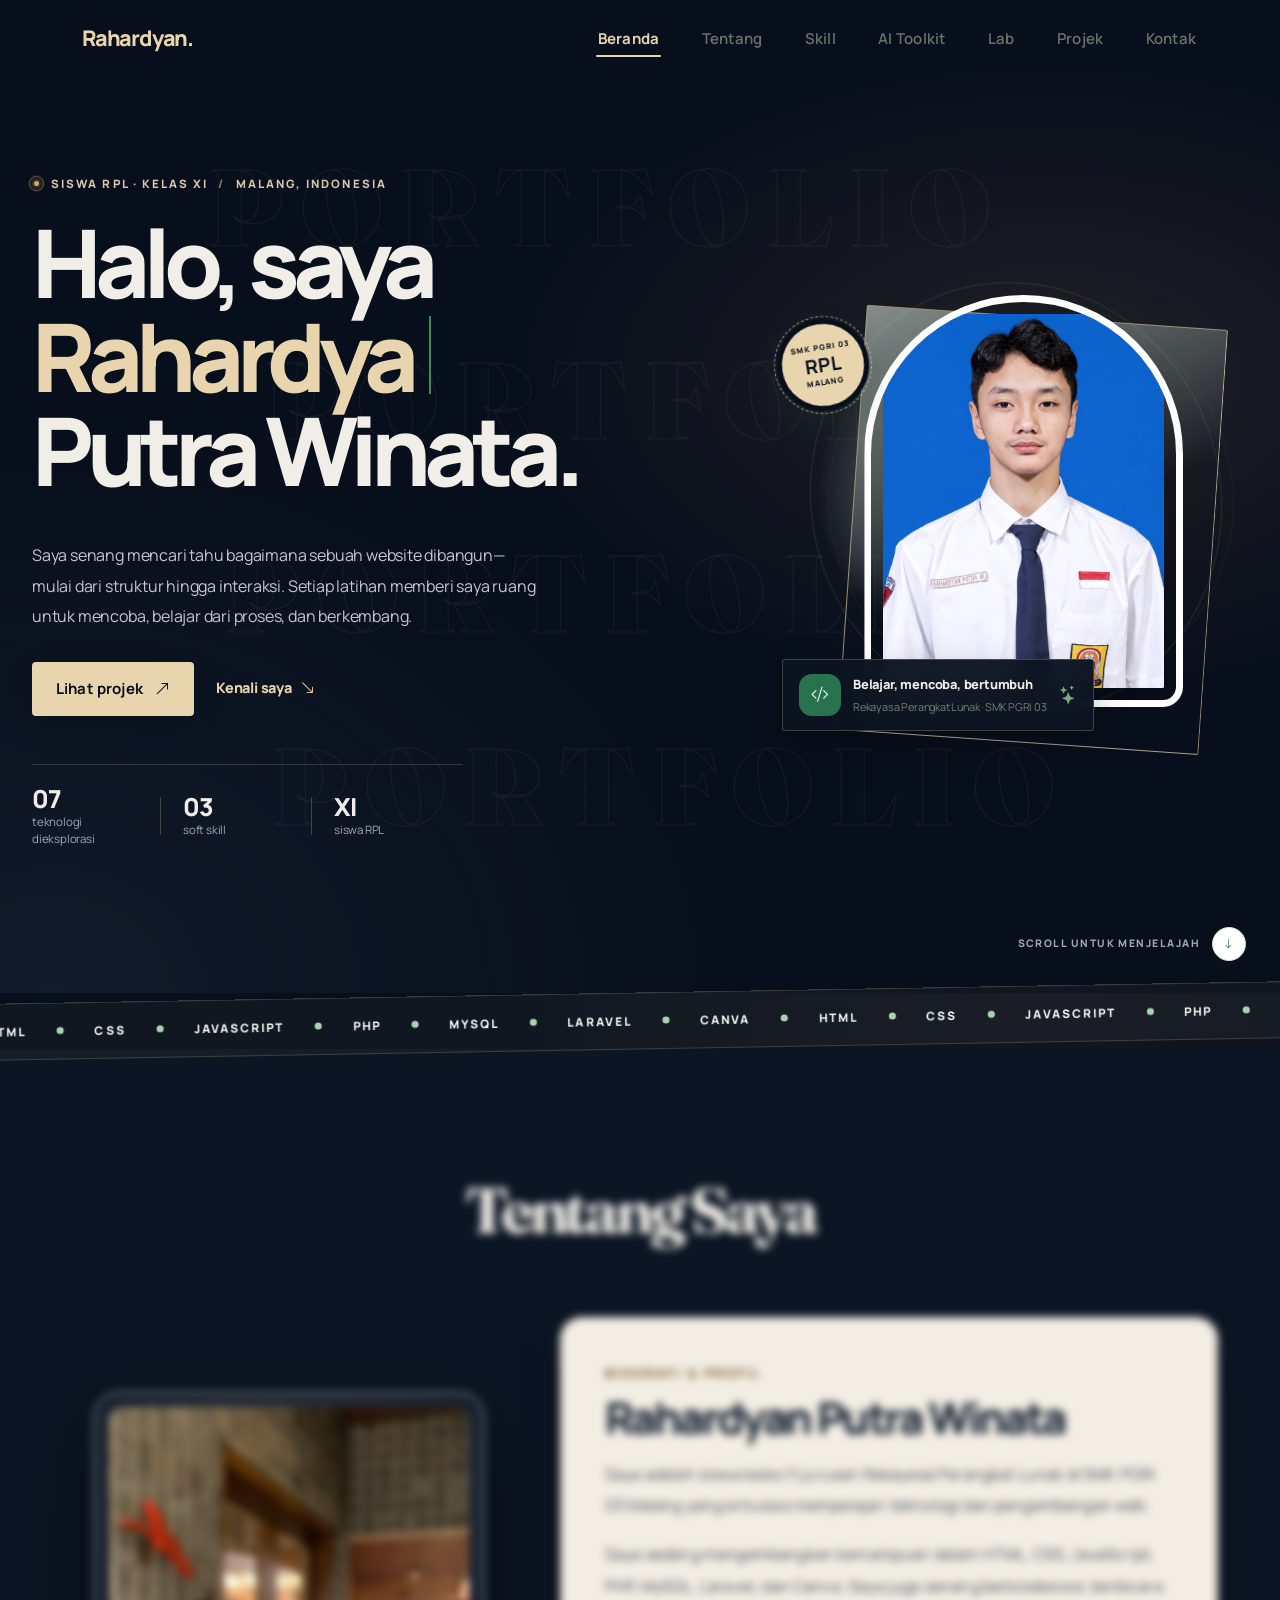
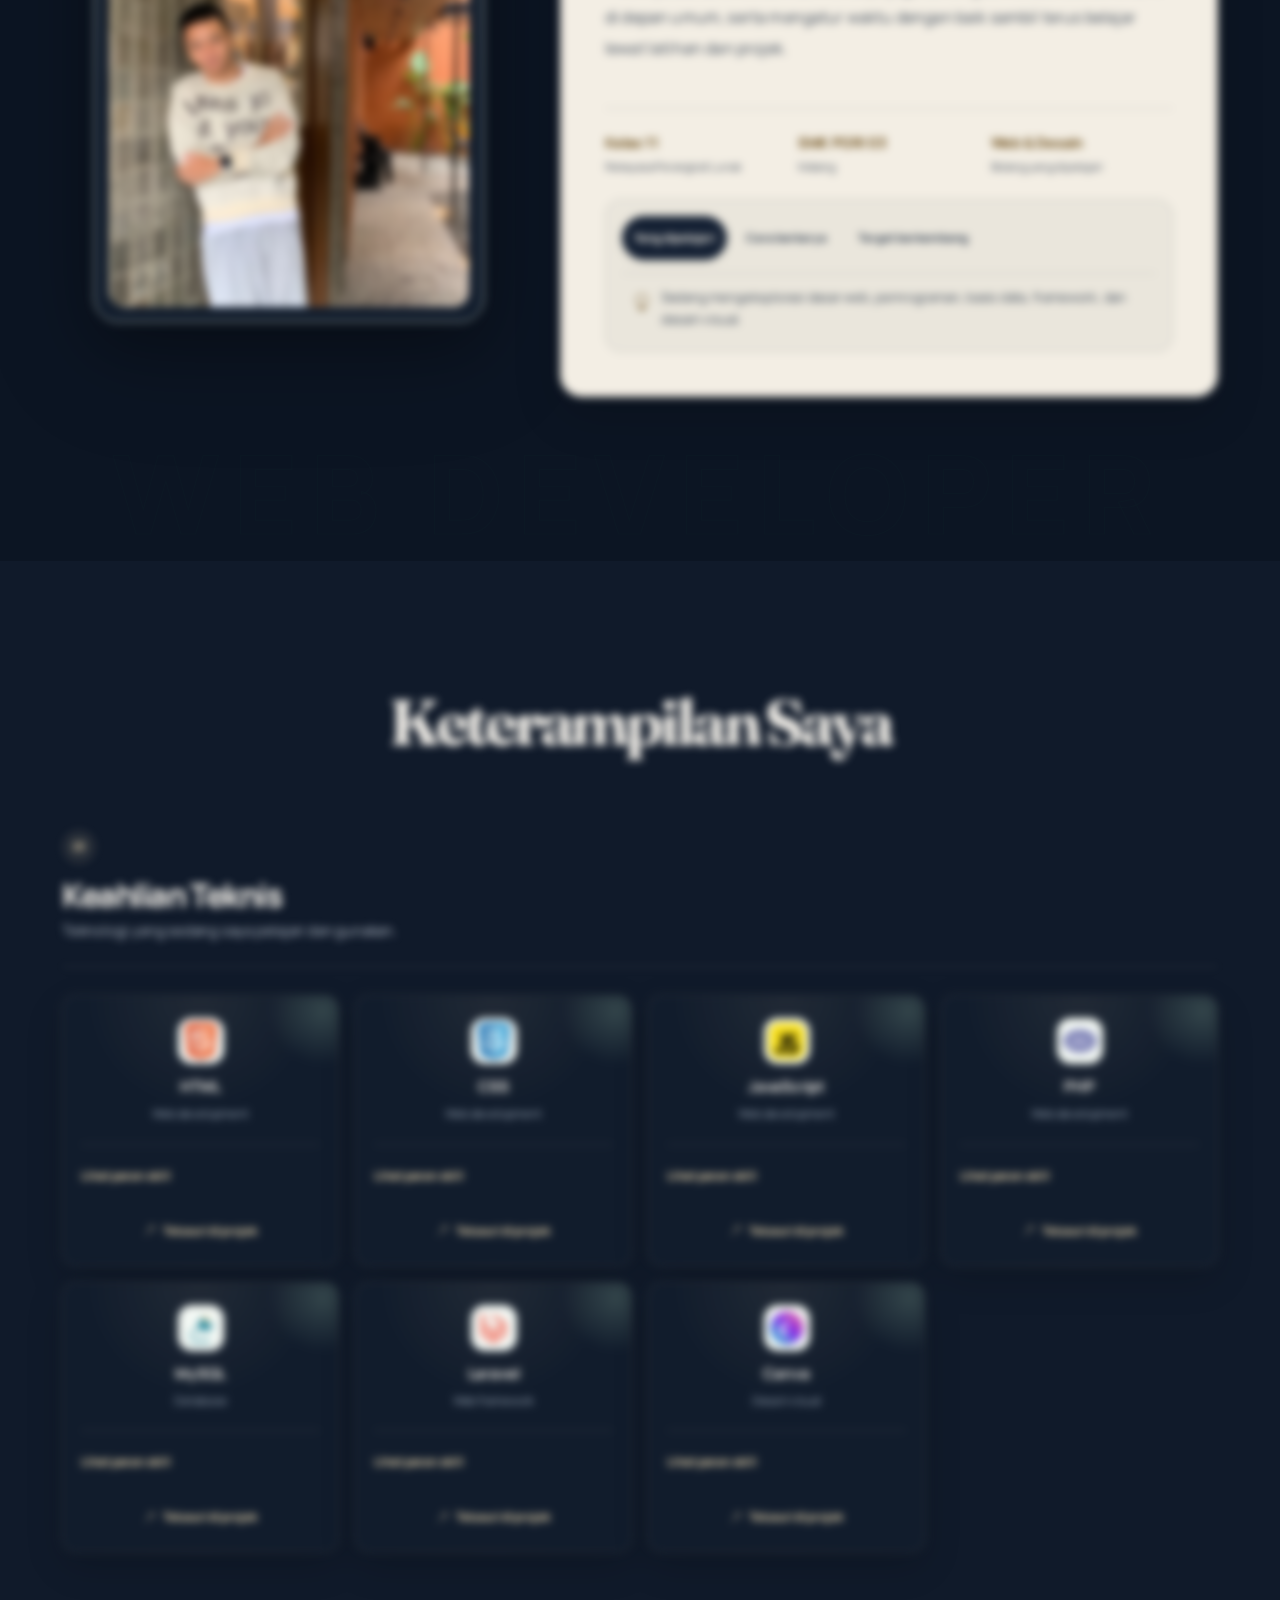
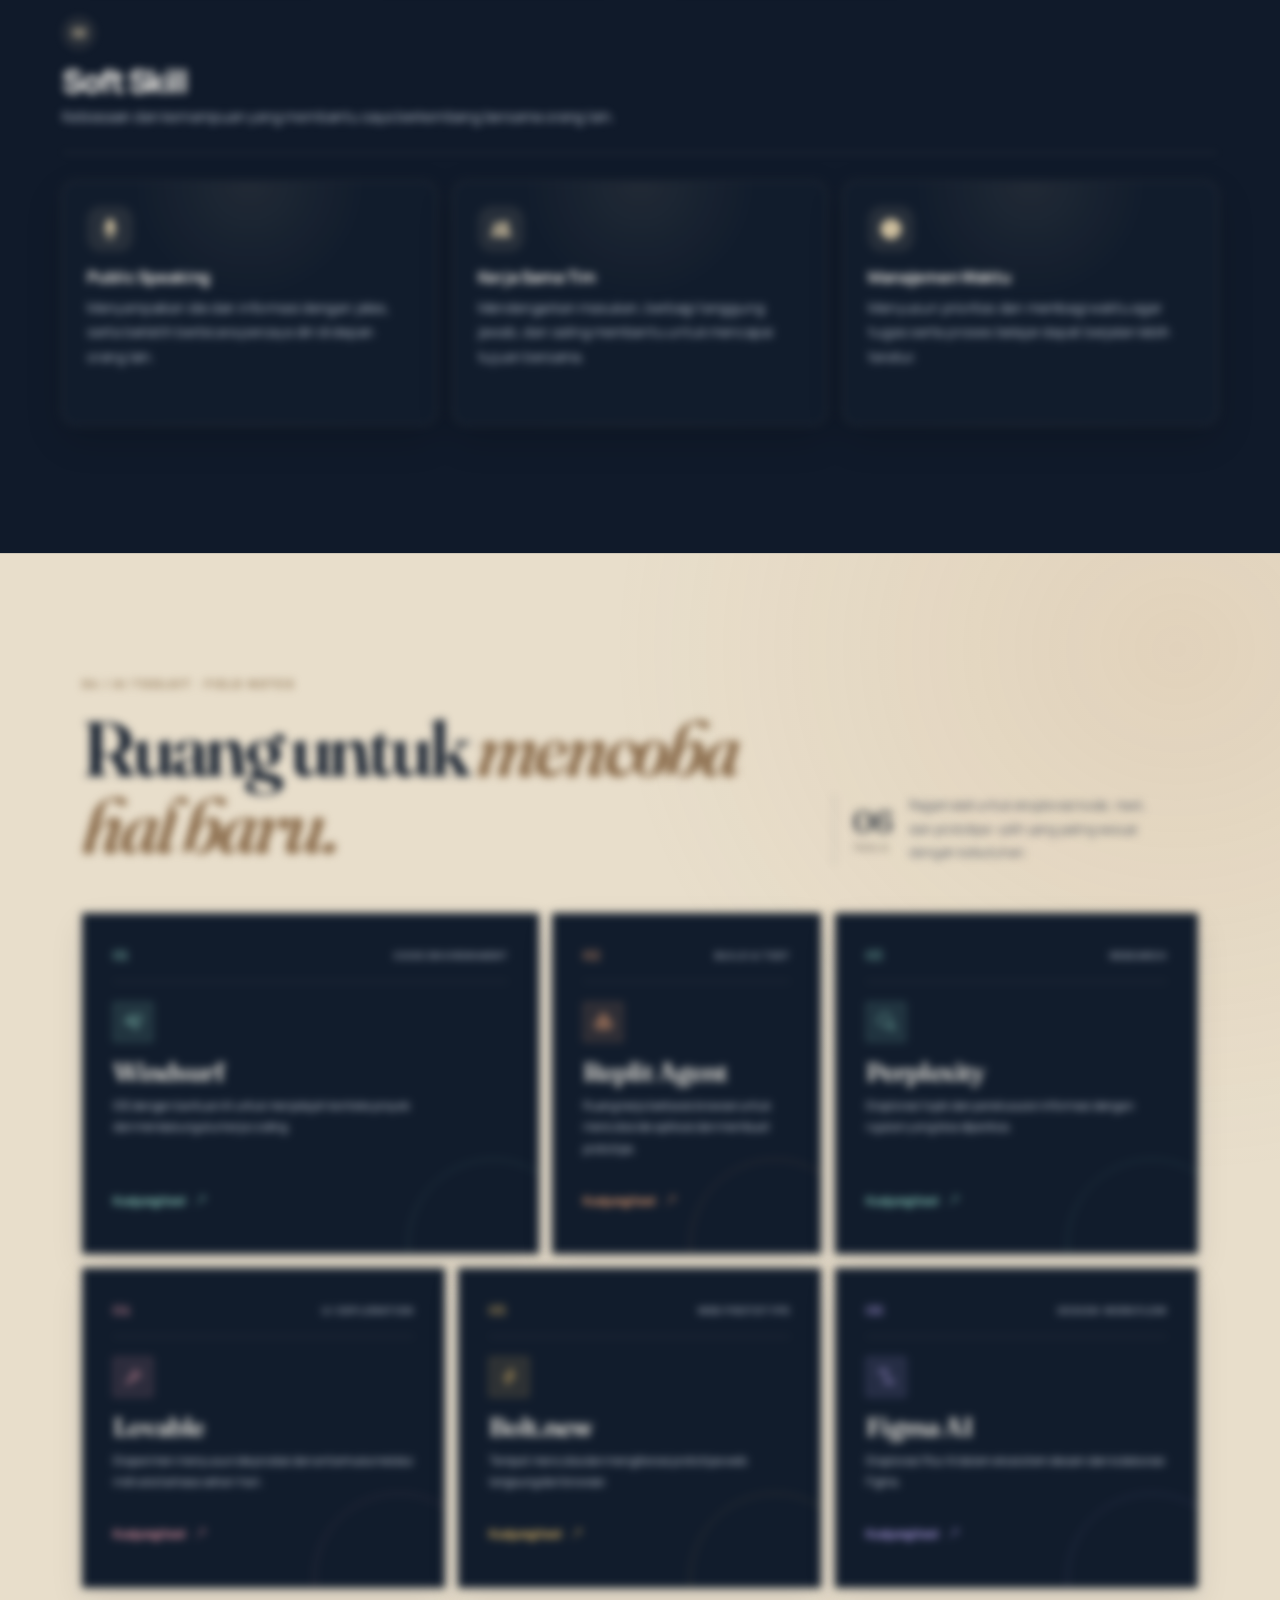
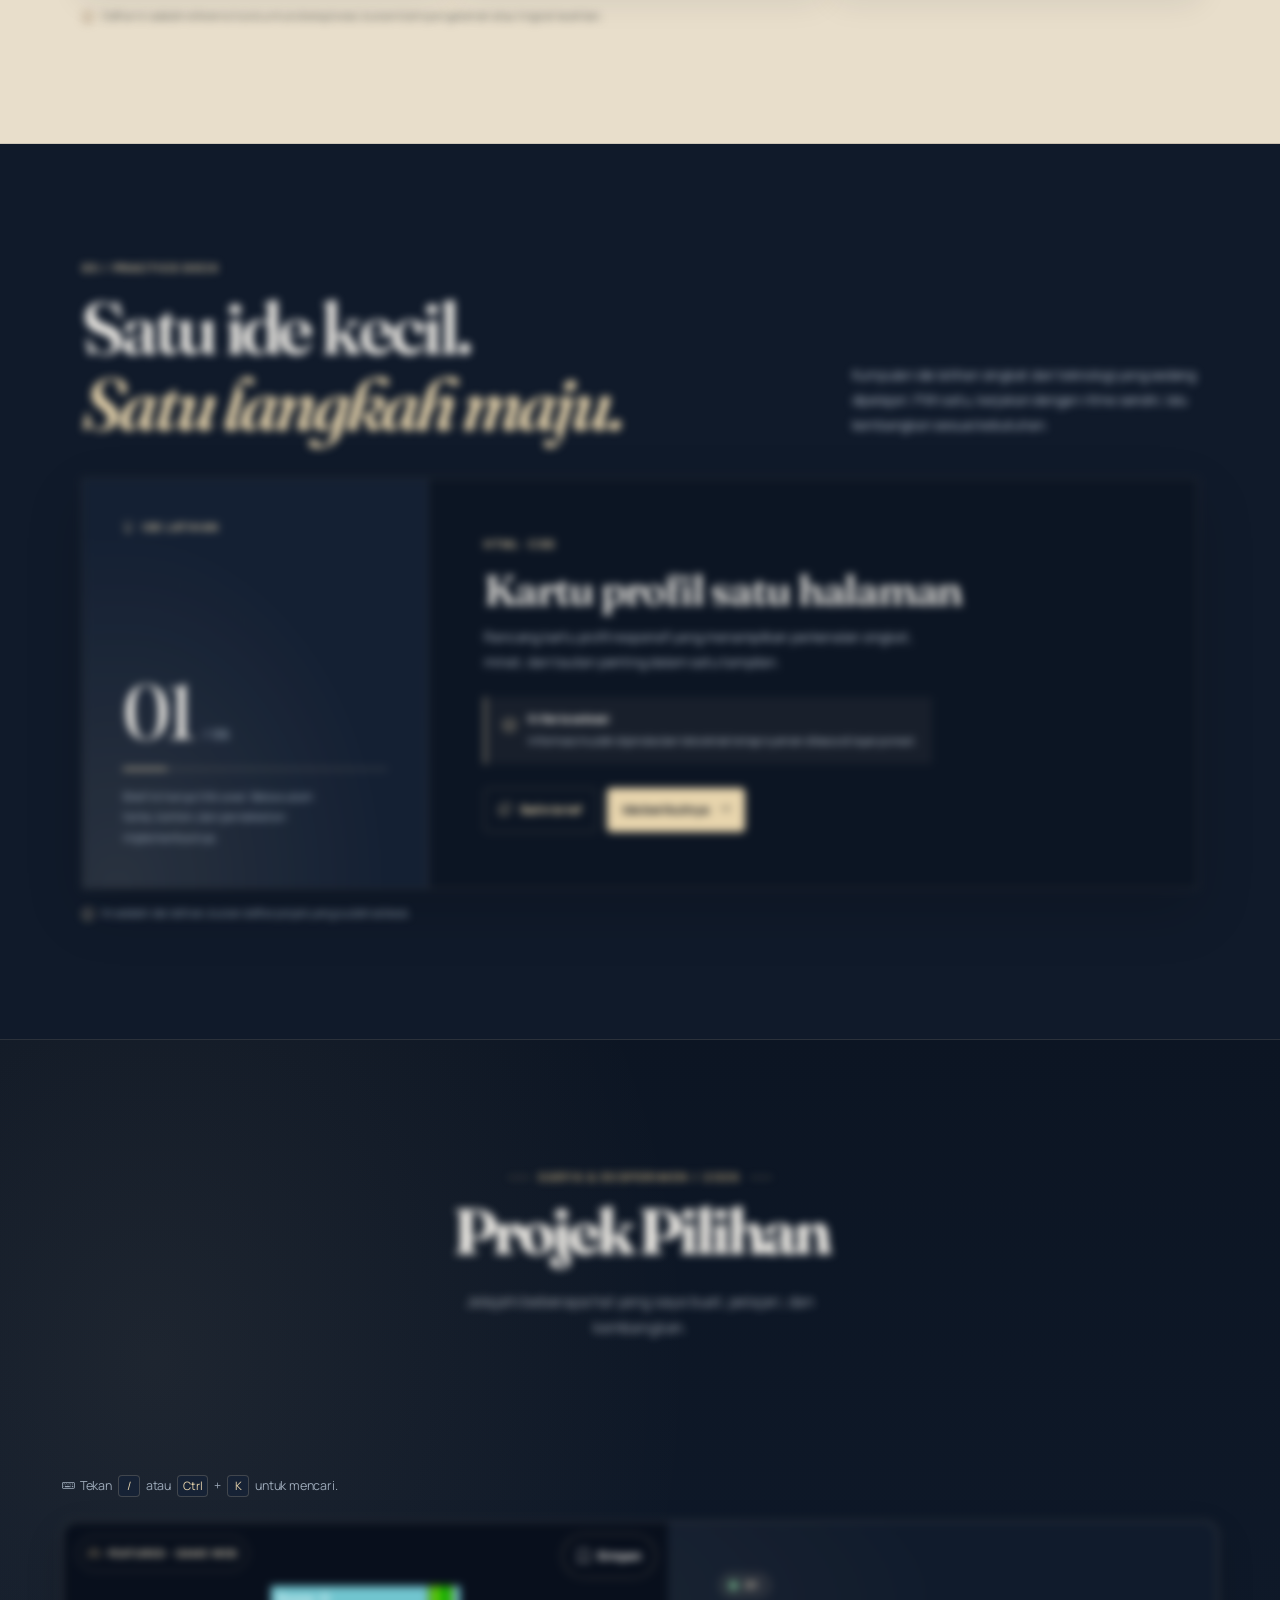
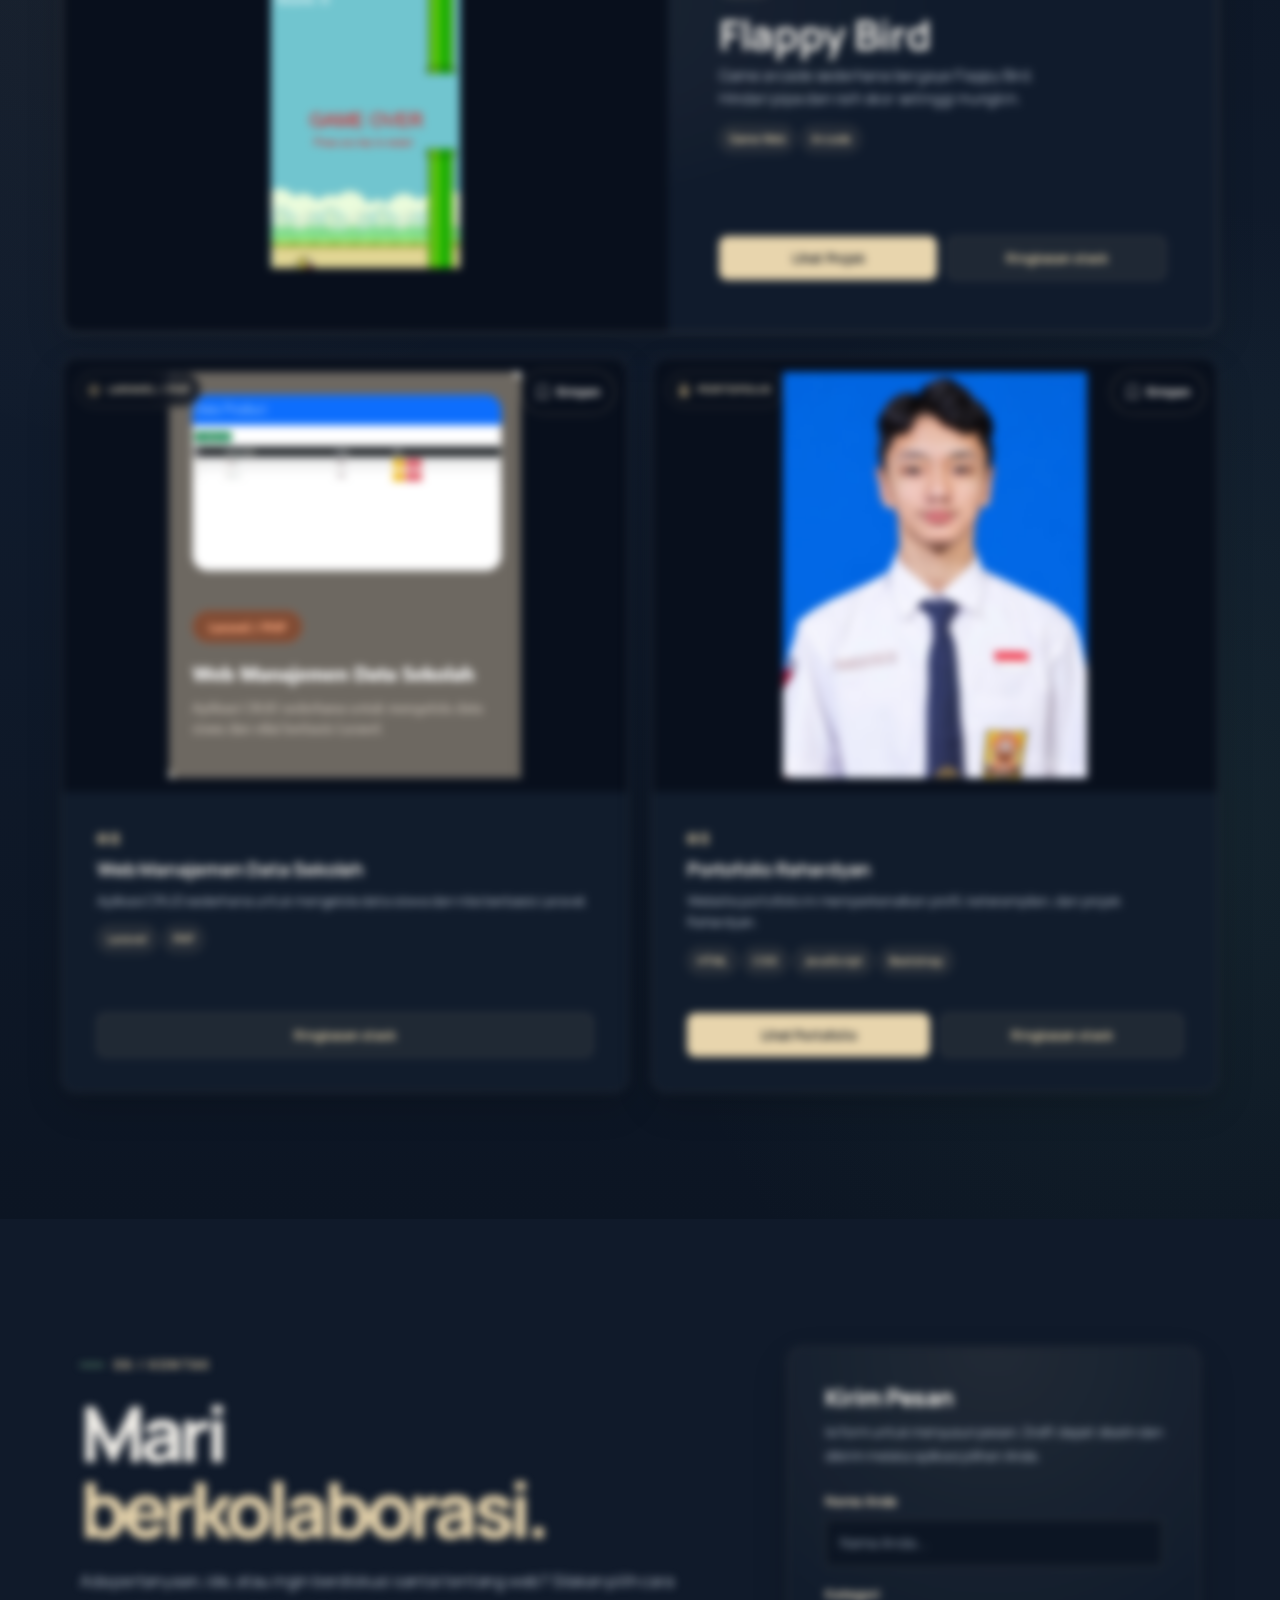
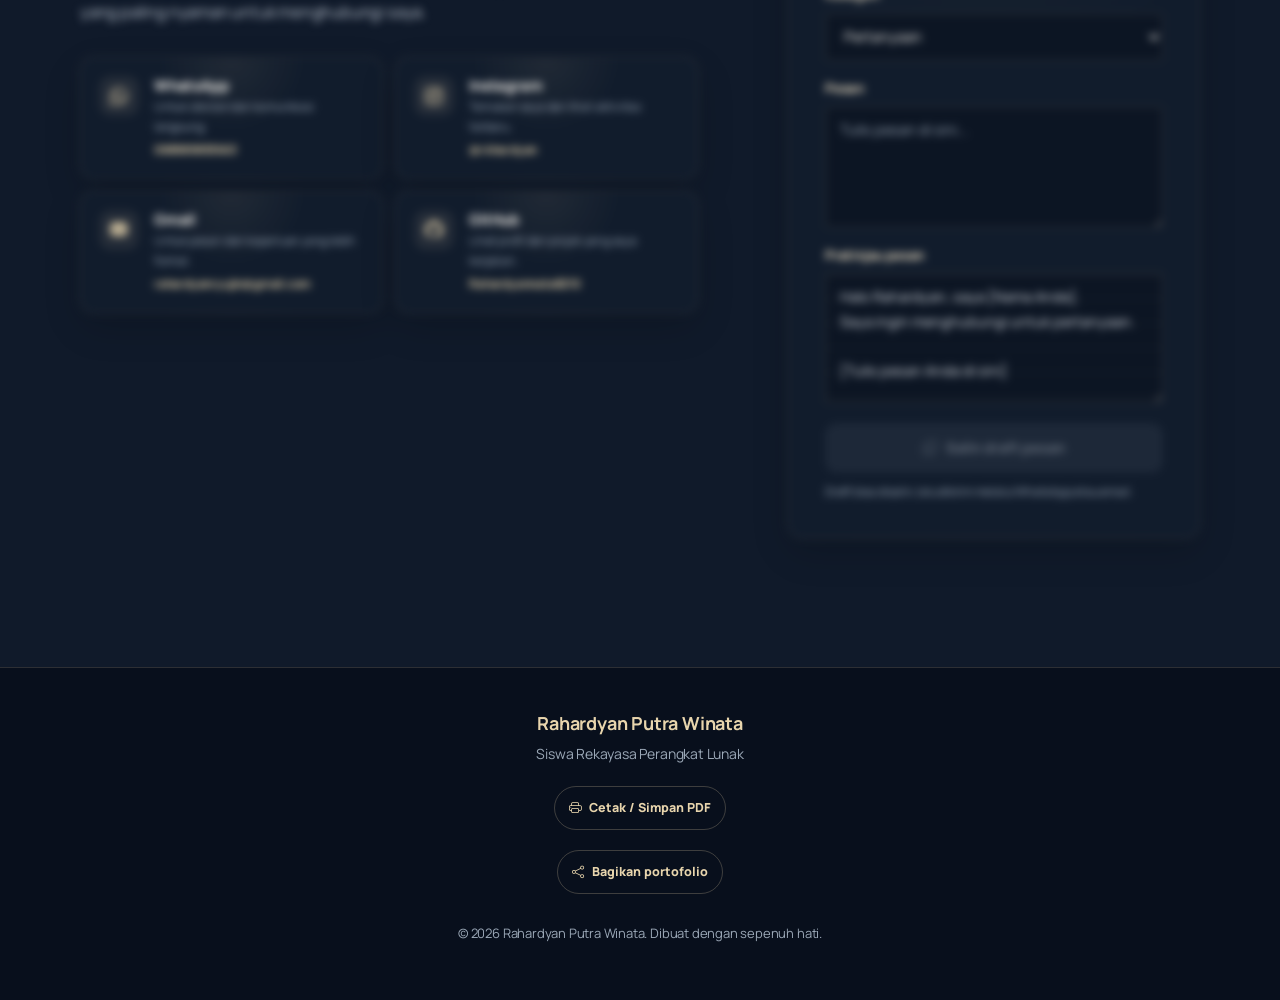
==== index.html @ 00beed2b "Perbaiki struktur folder dan path assets" ====
<!doctype html>
<html lang="id" class="no-js">
  <head>
    <meta charset="UTF-8" />
    <meta name="theme-color" content="#080f1c" />
    <meta property="og:type" content="website" />
    <meta property="og:title" content="Rahardyan Putra Winata — Portfolio" />
    <meta
      property="og:description"
      content="Portofolio Rahardyan Putra Winata, siswa kelas XI Rekayasa Perangkat Lunak di SMK PGRI 03 Malang."
    />
    <meta name="twitter:card" content="summary_large_image" />
    <meta name="viewport" content="width=device-width, initial-scale=1.0" />
    <title>Rahardyan Putra Winata — RPL Student</title>
    <meta
      name="description"
      content="Portofolio Rahardyan Putra Winata, siswa kelas XI Rekayasa Perangkat Lunak di SMK PGRI 03 Malang."
    />
    <link rel="preconnect" href="https://fonts.googleapis.com" />
    <link rel="preconnect" href="https://fonts.gstatic.com" crossorigin />
    <link rel="preconnect" href="https://cdn.jsdelivr.net" />
    <link
      href="https://fonts.googleapis.com/css2?family=Fraunces:ital,opsz,wght@0,9..144,600;0,9..144,700;0,9..144,800;1,9..144,600&family=Manrope:wght@400;500;600;700;800&display=swap"
      rel="stylesheet"/>
    <link
      href="https://cdn.jsdelivr.net/npm/bootstrap@5.3.3/dist/css/bootstrap.min.css"
      rel="stylesheet"/>
    <link
      href="https://cdn.jsdelivr.net/npm/bootstrap-icons@1.11.3/font/bootstrap-icons.min.css"
      rel="stylesheet"/>
    <link rel="stylesheet" href="../assets/css/style.css" />
  </head>

  <body>
    <a class="skip-link" href="#main-content">Lewati ke konten utama</a>
    <div class="intro-screen" id="introScreen" aria-label="Pembuka portofolio" hidden>
      <span class="intro-screen__corner intro-screen__corner--top" aria-hidden="true">PORTFOLIO / 2026</span>
      <div class="intro-screen__content">
        <div class="intro-screen__emblem" aria-hidden="true">
          <span class="intro-screen__orbit intro-screen__orbit--outer"></span>
          <span class="intro-screen__orbit intro-screen__orbit--inner"></span>
          <span class="intro-screen__mark">R</span>
          <span class="intro-screen__spark intro-screen__spark--one"></span>
          <span class="intro-screen__spark intro-screen__spark--two"></span>
        </div>
        <div class="intro-screen__identity">
          <span class="intro-screen__eyebrow">DIGITAL PORTFOLIO · RPL STUDENT</span>
          <p>Rahardyan Putra Winata</p>
          <span class="intro-screen__location">MALANG, INDONESIA</span>
        </div>
        <div class="intro-screen__loader" role="presentation">
          <span class="intro-screen__line"></span>
          <span class="intro-screen__loading-label">MENYIAPKAN PORTOFOLIO</span>
        </div>
      </div>
      <span class="intro-screen__corner intro-screen__corner--bottom" aria-hidden="true">R. / 01</span>
      <button class="intro-screen__skip" id="skipIntro" type="button">Lewati intro <span aria-hidden="true">↗</span></button>
    </div>
    <div class="scroll-progress" aria-hidden="true">
      <span class="scroll-progress__bar" id="scrollProgress"></span>
    </div>

    <!-- 1. HEADER + NAV -->
    <header>
      <nav class="site-nav" id="navbar">
        <div
          class="container d-flex align-items-center justify-content-between">
          <a class="site-nav__brand" href="#home">Rahardyan.</a>
          <ul
            class="site-nav__links d-none d-lg-flex list-unstyled mb-0"
            id="nav">
            <li><a class="nav-link-x" href="#home">Beranda</a></li>
            <li><a class="nav-link-x" href="#tentang">Tentang</a></li>
            <li><a class="nav-link-x" href="#skill">Skill</a></li>
            <li><a class="nav-link-x" href="#toolkit">AI Toolkit</a></li>
            <li><a class="nav-link-x" href="#lab">Lab</a></li>
            <li><a class="nav-link-x" href="#projek">Projek</a></li>
            <li><a class="nav-link-x" href="#kontak">Kontak</a></li>
          </ul>

          <button
            class="site-nav__toggle d-lg-none"
            type="button"
            data-bs-toggle="offcanvas"
            data-bs-target="#mobileMenu"
            aria-controls="mobileMenu"
            aria-expanded="false"
            aria-label="Buka menu navigasi">
            <i class="bi bi-list" aria-hidden="true"></i>
          </button>
        </div>
      </nav>

      <!-- Menu untuk HP (tinggal salin) -->
      <div
        class="offcanvas offcanvas-end"
        tabindex="-1"
        id="mobileMenu"
        aria-labelledby="mobileMenuLabel"
      >
        <div class="offcanvas-header">
          <span class="offcanvas-title" id="mobileMenuLabel">Rahardyan.</span>
          <button
            type="button"
            class="offcanvas-close-btn"
            data-bs-dismiss="offcanvas"
            aria-label="Tutup menu"
          >
            <i class="bi bi-x-lg" aria-hidden="true"></i>
          </button>
        </div>
        <div class="offcanvas-body">
          <ul class="list-unstyled offcanvas-nav">
            <li>
              <a class="nav-link-x" href="#home" style="--i: 0">Beranda</a>
            </li>
            <li>
              <a class="nav-link-x" href="#tentang" style="--i: 1">Tentang</a>
            </li>
            <li>
              <a class="nav-link-x" href="#skill" style="--i: 2">Skill</a>
            </li>
            <li>
              <a class="nav-link-x" href="#toolkit" style="--i: 3">AI Toolkit</a>
            </li>
            <li>
              <a class="nav-link-x" href="#lab" style="--i: 4">Lab Belajar</a>
            </li>
            <li>
              <a class="nav-link-x" href="#projek" style="--i: 5">Projek</a>
            </li>
            <li>
              <a class="nav-link-x" href="#kontak" style="--i: 6">Kontak</a>
            </li>
          </ul>
        </div>
      </div>
    </header>

    <!-- 2. MAIN = isi utama halaman -->
    <main id="main-content">
      <!-- SECTION: Beranda -->
      <section id="home" class="hero">
        <div class="hero-bg-watermark" aria-hidden="true">
          <span class="hero-bg-watermark__line">PORTFOLIO</span>
          <span class="hero-bg-watermark__line">PORTFOLIO</span>
          <span class="hero-bg-watermark__line">PORTFOLIO</span>
          <span class="hero-bg-watermark__line">PORTFOLIO</span>
        </div>

        <div class="container">
          <div class="row align-items-center">
            <div class="col-lg-7 hero__content">
              <div class="hero-kicker">
                <span class="hero-kicker__dot" aria-hidden="true"></span>
                <span>SISWA RPL · KELAS XI</span>
                <span class="hero-kicker__divider" aria-hidden="true">/</span>
                <span>MALANG, INDONESIA</span>
              </div>
              <h1 class="hero-title" aria-label="Halo, saya Rahardyan Putra Winata.">
                Halo, saya<br />
                <span class="accent">
                  <span id="typedName" aria-hidden="true">Rahardyan</span>
                  <span class="typewriter-cursor" aria-hidden="true"></span>
                </span><br />
                Putra Winata.
              </h1>
              <p class="hero-desc hero-seq" style="--d: 250ms">
                Saya senang mencari tahu bagaimana sebuah website dibangun—
                mulai dari struktur hingga interaksi. Setiap latihan memberi
                saya ruang untuk mencoba, belajar dari proses, dan berkembang.
              </p>
              <div class="hero-actions hero-seq" style="--d: 350ms">
                <a class="btn-cta hero-cta" href="#projek">
                  Lihat projek <i class="bi bi-arrow-up-right" aria-hidden="true"></i>
                </a>
                <a class="hero-secondary-link" href="#tentang">
                  Kenali saya <i class="bi bi-arrow-down-right" aria-hidden="true"></i>
                </a>
              </div>
              <div class="hero-proof hero-seq" style="--d: 450ms" aria-label="Ringkasan portofolio">
                <div class="hero-proof__item">
                  <strong>07</strong><span>teknologi dieksplorasi</span>
                </div>
                <span class="hero-proof__divider" aria-hidden="true"></span>
                <div class="hero-proof__item">
                  <strong>03</strong><span>soft skill</span>
                </div>
                <span class="hero-proof__divider" aria-hidden="true"></span>
                <div class="hero-proof__item">
                  <strong>XI</strong><span>siswa RPL</span>
                </div>
              </div>
            </div>

            <div class="col-lg-5 hero__visual-col">
              <div class="hero-visual-container">
                <div class="hero-orbit hero-orbit--one" aria-hidden="true"></div>
                <div class="hero-orbit hero-orbit--two" aria-hidden="true"></div>
                <div class="hero-visual-frame" aria-hidden="true"></div>
                <div class="hero-seal" aria-label="Rekayasa Perangkat Lunak di SMK PGRI 03 Malang">
                  <span>SMK PGRI 03</span>
                  <strong>RPL</strong>
                  <span>MALANG</span>
                </div>
                <div class="hero-visual-wrap">
                  <figure class="hero-visual">
                    <img
                      src="../assets/img/profil.png"
                      alt="Rahardyan Putra Winata mengenakan seragam sekolah"
                      width="768"
                      height="1024"
                      loading="eager"
                      fetchpriority="high"
                      decoding="async"
                  />
                  </figure>
                </div>
                <div class="hero-photo-caption">
                  <span class="hero-photo-caption__icon"><i class="bi bi-code-slash" aria-hidden="true"></i></span>
                  <span><strong>Belajar, mencoba, bertumbuh</strong><small>Rekayasa Perangkat Lunak · SMK PGRI 03</small></span>
                  <span class="hero-photo-caption__spark" aria-hidden="true"><i class="bi bi-stars"></i></span>
                </div>
              </div>
            </div>
          </div>
        </div>
        <a class="hero-scroll-cue" href="#tentang">
          <span>SCROLL UNTUK MENJELAJAH</span><i class="bi bi-arrow-down" aria-hidden="true"></i>
        </a>
      </section>
      <div class="tech-ribbon" aria-label="Teknologi yang sedang dipelajari">
        <div class="tech-ribbon__track">
          <span>HTML</span><i></i><span>CSS</span><i></i><span>JAVASCRIPT</span><i></i><span>PHP</span><i></i><span>MYSQL</span><i></i><span>LARAVEL</span><i></i><span>CANVA</span><i></i>
          <span aria-hidden="true">HTML</span><i aria-hidden="true"></i><span aria-hidden="true">CSS</span><i aria-hidden="true"></i><span aria-hidden="true">JAVASCRIPT</span><i aria-hidden="true"></i><span aria-hidden="true">PHP</span><i aria-hidden="true"></i><span aria-hidden="true">MYSQL</span><i aria-hidden="true"></i><span aria-hidden="true">LARAVEL</span><i aria-hidden="true"></i><span aria-hidden="true">CANVA</span><i aria-hidden="true"></i>
        </div>
      </div>

      <!-- SECTION: Tentang Saya -->
      <section id="tentang" class="section-tentang section-tentang--dark">
        <div class="tentang-bg-decor" aria-hidden="true">
          <span class="tentang-bg-text">WEB DEVELOPER</span>
        </div>

        <div class="container position-relative">
          <div class="section-header-serif text-center mb-5" data-reveal>
            <h2 class="section-title-serif section-title-serif--light">
              Tentang Saya
            </h2>
          </div>

          <div
            class="row align-items-center justify-content-center g-4 g-lg-5 tentang-2col-row">
            <div
              class="col-lg-5 col-md-5 text-center tentang-photo-col"
              data-reveal
              style="--i: 1">
              <div class="tentang-cutout-stage">
                <div class="tentang-cutout-glow" aria-hidden="true"></div>
                <figure class="tentang-cutout-figure">
                  <img
                    src="../assets/img/profile.png"
                    alt="Rahardyan Putra Winata mengenakan seragam sekolah"
                    class="tentang-cutout-img"
                    width="720"
                    height="1280"
                    loading="lazy"
                    decoding="async"
                  />
                </figure>
              </div>
            </div>

            <div class="col-lg-7 col-md-7 tentang-content-col"
              data-reveal
              style="--i: 2">
              <div class="tentang-about-block">
                <span class="tentang-greeting">BIOGRAFI &amp; PROFIL</span>
                <h3 class="tentang-about-title">Rahardyan Putra Winata</h3>
                <p class="tentang-about-desc">
                  Saya adalah siswa kelas 11 jurusan Rekayasa Perangkat Lunak
                  di SMK PGRI 03 Malang yang antusias mempelajari teknologi
                  dan pengembangan web.
                </p>
                <p class="tentang-about-desc">
                  Saya sedang mengembangkan kemampuan dalam HTML, CSS,
                  JavaScript, PHP, MySQL, Laravel, dan Canva. Saya juga senang
                  berkolaborasi, berbicara di depan umum, serta mengatur waktu
                  dengan baik sambil terus belajar lewat latihan dan projek.
                </p>
                <div class="profile-facts" aria-label="Ringkasan profil">
                  <div class="profile-fact">
                    <span class="profile-fact__value">Kelas 11</span>
                    <span class="profile-fact__label">Rekayasa Perangkat Lunak</span>
                  </div>
                  <div class="profile-fact">
                    <span class="profile-fact__value">SMK PGRI 03</span>
                    <span class="profile-fact__label">Malang</span>
                  </div>
                  <div class="profile-fact">
                    <span class="profile-fact__value">Web &amp; Desain</span>
                    <span class="profile-fact__label">Bidang yang dipelajari</span>
                  </div>
                </div>
                <div class="about-tabs">
                  <div class="about-tabs__buttons" role="tablist" aria-label="Kenali saya lebih jauh">
                    <button class="about-tabs__button is-active" id="aboutTabLearning" type="button" role="tab" aria-selected="true" aria-controls="aboutTabPanel" data-about-tab="learning">Yang dipelajari</button>
                    <button class="about-tabs__button" id="aboutTabBuilding" type="button" role="tab" aria-selected="false" aria-controls="aboutTabPanel" tabindex="-1" data-about-tab="building">Cara berkarya</button>
                    <button class="about-tabs__button" id="aboutTabGrowth" type="button" role="tab" aria-selected="false" aria-controls="aboutTabPanel" tabindex="-1" data-about-tab="growth">Target berkembang</button>
                  </div>
                  <div class="about-tabs__panel" id="aboutTabPanel" role="tabpanel" aria-labelledby="aboutTabLearning" aria-live="polite">
                    <i class="bi bi-lightbulb" aria-hidden="true"></i>
                    <p>Sedang mengeksplorasi dasar web, pemrograman, basis data, framework, dan desain visual.</p>
                  </div>
                </div>
              </div>
            </div>
          </div>
        </div>
      </section>

      <!-- SECTION: Skill -->
      <section id="skill" class="section-skill">
        <div class="container">
          <div class="section-header-serif text-center mb-5" data-reveal>
            <h2 class="section-title-serif section-title-serif--light">
              Keterampilan Saya
            </h2>
          </div>

          <div class="skills-subsection" data-reveal>
            <div class="skills-subsection__heading">
              <span class="skills-subsection__index">01</span>
              <h3>Keahlian Teknis</h3>
              <p>Teknologi yang sedang saya pelajari dan gunakan.</p>
            </div>
            <div class="skill-grid skill-grid--technical">
              <article class="skill-card">
                <img src="../assets/img/html5.svg" alt="" class="skill-card__logo" loading="lazy" decoding="async" />
                <h3>HTML</h3><span>Web development</span>
                <details class="skill-card__details">
                  <summary>Lihat peran skill</summary>
                  <p>Menyusun struktur dan konten halaman web agar rapi, jelas, dan mudah dipahami.</p>
                </details>
                <button class="skill-project-link" type="button" data-skill-search="HTML"><i class="bi bi-arrow-up-right" aria-hidden="true"></i> Telusuri di projek</button>
              </article>
              <article class="skill-card">
                <img src="../assets/img/css3.svg" alt="" class="skill-card__logo" loading="lazy" decoding="async" />
                <h3>CSS</h3><span>Web development</span>
                <details class="skill-card__details">
                  <summary>Lihat peran skill</summary>
                  <p>Mengatur tampilan, warna, tata letak, dan responsivitas halaman untuk berbagai ukuran layar.</p>
                </details>
                <button class="skill-project-link" type="button" data-skill-search="CSS"><i class="bi bi-arrow-up-right" aria-hidden="true"></i> Telusuri di projek</button>
              </article>
              <article class="skill-card">
                <img src="../assets/img/javascript.svg" alt="" class="skill-card__logo" loading="lazy" decoding="async" />
                <h3>JavaScript</h3><span>Web development</span>
                <details class="skill-card__details">
                  <summary>Lihat peran skill</summary>
                  <p>Menambahkan logika dan interaksi agar halaman web terasa lebih hidup dan mudah digunakan.</p>
                </details>
                <button class="skill-project-link" type="button" data-skill-search="JavaScript"><i class="bi bi-arrow-up-right" aria-hidden="true"></i> Telusuri di projek</button>
              </article>
              <article class="skill-card">
                <img src="../assets/img/php.svg" alt="" class="skill-card__logo" loading="lazy" decoding="async" />
                <h3>PHP</h3><span>Web development</span>
                <details class="skill-card__details">
                  <summary>Lihat peran skill</summary>
                  <p>Mempelajari pemrosesan di sisi server untuk mendukung fitur dan alur data pada website.</p>
                </details>
                <button class="skill-project-link" type="button" data-skill-search="PHP"><i class="bi bi-arrow-up-right" aria-hidden="true"></i> Telusuri di projek</button>
              </article>
              <article class="skill-card">
                <img src="../assets/img/mysql.svg" alt="" class="skill-card__logo" loading="lazy" decoding="async" />
                <h3>MySQL</h3><span>Database</span>
                <details class="skill-card__details">
                  <summary>Lihat peran skill</summary>
                  <p>Mempelajari penyimpanan dan pengelolaan data terstruktur menggunakan basis data relasional.</p>
                </details>
                <button class="skill-project-link" type="button" data-skill-search="MySQL"><i class="bi bi-arrow-up-right" aria-hidden="true"></i> Telusuri di projek</button>
              </article>
              <article class="skill-card">
                <img src="../assets/img/laravel.svg" alt="" class="skill-card__logo" loading="lazy" decoding="async" />
                <h3>Laravel</h3><span>Web framework</span>
                <details class="skill-card__details">
                  <summary>Lihat peran skill</summary>
                  <p>Mengenal framework PHP untuk membantu menyusun aplikasi web dengan struktur yang teratur.</p>
                </details>
                <button class="skill-project-link" type="button" data-skill-search="Laravel"><i class="bi bi-arrow-up-right" aria-hidden="true"></i> Telusuri di projek</button>
              </article>
              <article class="skill-card">
                <img src="../assets/img/canva.svg" alt="" class="skill-card__logo" loading="lazy" decoding="async" />
                <h3>Canva</h3><span>Desain visual</span>
                <details class="skill-card__details">
                  <summary>Lihat peran skill</summary>
                  <p>Membuat materi visual dan mengeksplorasi komposisi desain untuk kebutuhan digital.</p>
                </details>
                <button class="skill-project-link" type="button" data-skill-search="Canva"><i class="bi bi-arrow-up-right" aria-hidden="true"></i> Telusuri di projek</button>
              </article>
            </div>
          </div>

          <div class="skills-subsection skills-subsection--soft" data-reveal>
            <div class="skills-subsection__heading">
              <span class="skills-subsection__index">02</span>
              <h3>Soft Skill</h3>
              <p>Kebiasaan dan kemampuan yang membantu saya berkembang bersama orang lain.</p>
            </div>
            <div class="skill-grid skill-grid--soft">
              <article class="skill-card skill-card--soft">
                <span class="skill-card__icon-wrap">
                  <i class="bi bi-mic-fill skill-card__icon" aria-hidden="true"></i>
                </span>
                <h3>Public Speaking</h3>
                <p>Menyampaikan ide dan informasi dengan jelas, serta berlatih berbicara percaya diri di depan orang lain.</p>
              </article>
              <article class="skill-card skill-card--soft">
                <span class="skill-card__icon-wrap">
                  <i class="bi bi-people-fill skill-card__icon" aria-hidden="true"></i>
                </span>
                <h3>Kerja Sama Tim</h3>
                <p>Mendengarkan masukan, berbagi tanggung jawab, dan saling membantu untuk mencapai tujuan bersama.</p>
              </article>
              <article class="skill-card skill-card--soft">
                <span class="skill-card__icon-wrap">
                  <i class="bi bi-clock-fill skill-card__icon" aria-hidden="true"></i>
                </span>
                <h3>Manajemen Waktu</h3>
                <p>Menyusun prioritas dan membagi waktu agar tugas serta proses belajar dapat berjalan lebih teratur.</p>
              </article>
            </div>
          </div>
        </div>
      </section>

      <!-- SECTION: AI toolkit -->
      <section id="toolkit" class="section-toolkit">
        <div class="container">
          <div class="toolkit-heading" data-reveal>
            <div class="toolkit-heading__copy">
              <span class="toolkit-eyebrow">04 / AI TOOLKIT · FIELD NOTES</span>
              <h2>Ruang untuk <em>mencoba hal baru.</em></h2>
            </div>
            <div class="toolkit-heading__aside">
              <span class="toolkit-heading__count">06 <span>TOOLS</span></span>
              <p>Ragam alat untuk eksplorasi kode, riset, dan prototipe—pilih yang paling sesuai dengan kebutuhan.</p>
            </div>
          </div>

          <div class="toolkit-grid">
            <article class="toolkit-card toolkit-card--windsurf" data-reveal style="--tool-index: 0">
              <div class="toolkit-card__topline">
                <span class="toolkit-card__index">01</span>
                <span class="toolkit-card__category">CODE ENVIRONMENT</span>
              </div>
              <div class="toolkit-card__mark" aria-hidden="true"><i class="bi bi-wind"></i></div>
              <h3>Windsurf</h3>
              <p>IDE dengan bantuan AI untuk menjelajah konteks proyek dan mendukung alur kerja coding.</p>
              <a href="https://windsurf.com/" target="_blank" rel="noopener noreferrer" aria-label="Kunjungi situs resmi Windsurf">
                <span>Kunjungi tool</span><i class="bi bi-arrow-up-right" aria-hidden="true"></i>
              </a>
            </article>
            <article class="toolkit-card toolkit-card--replit" data-reveal style="--tool-index: 1">
              <div class="toolkit-card__topline">
                <span class="toolkit-card__index">02</span>
                <span class="toolkit-card__category">BUILD &amp; TEST</span>
              </div>
              <div class="toolkit-card__mark" aria-hidden="true"><i class="bi bi-boxes"></i></div>
              <h3>Replit Agent</h3>
              <p>Ruang kerja berbasis browser untuk mencoba ide aplikasi dan membuat prototipe.</p>
              <a href="https://replit.com/" target="_blank" rel="noopener noreferrer" aria-label="Kunjungi situs resmi Replit">
                <span>Kunjungi tool</span><i class="bi bi-arrow-up-right" aria-hidden="true"></i>
              </a>
            </article>
            <article class="toolkit-card toolkit-card--perplexity" data-reveal style="--tool-index: 2">
              <div class="toolkit-card__topline">
                <span class="toolkit-card__index">03</span>
                <span class="toolkit-card__category">RESEARCH</span>
              </div>
              <div class="toolkit-card__mark" aria-hidden="true"><i class="bi bi-search"></i></div>
              <h3>Perplexity</h3>
              <p>Eksplorasi topik dan penelusuran informasi dengan rujukan yang bisa diperiksa.</p>
              <a href="https://www.perplexity.ai/" target="_blank" rel="noopener noreferrer" aria-label="Kunjungi situs resmi Perplexity">
                <span>Kunjungi tool</span><i class="bi bi-arrow-up-right" aria-hidden="true"></i>
              </a>
            </article>
            <article class="toolkit-card toolkit-card--lovable" data-reveal style="--tool-index: 3">
              <div class="toolkit-card__topline">
                <span class="toolkit-card__index">04</span>
                <span class="toolkit-card__category">UI EXPLORATION</span>
              </div>
              <div class="toolkit-card__mark" aria-hidden="true"><i class="bi bi-magic"></i></div>
              <h3>Lovable</h3>
              <p>Eksperimen menyusun ide produk dan antarmuka melalui instruksi bahasa sehari-hari.</p>
              <a href="https://lovable.dev/" target="_blank" rel="noopener noreferrer" aria-label="Kunjungi situs resmi Lovable">
                <span>Kunjungi tool</span><i class="bi bi-arrow-up-right" aria-hidden="true"></i>
              </a>
            </article>
            <article class="toolkit-card toolkit-card--bolt" data-reveal style="--tool-index: 4">
              <div class="toolkit-card__topline">
                <span class="toolkit-card__index">05</span>
                <span class="toolkit-card__category">WEB PROTOTYPE</span>
              </div>
              <div class="toolkit-card__mark" aria-hidden="true"><i class="bi bi-lightning-charge"></i></div>
              <h3>Bolt.new</h3>
              <p>Tempat mencoba dan mengiterasi prototipe web langsung dari browser.</p>
              <a href="https://bolt.new/" target="_blank" rel="noopener noreferrer" aria-label="Kunjungi situs resmi Bolt.new">
                <span>Kunjungi tool</span><i class="bi bi-arrow-up-right" aria-hidden="true"></i>
              </a>
            </article>
            <article class="toolkit-card toolkit-card--figma" data-reveal style="--tool-index: 5">
              <div class="toolkit-card__topline">
                <span class="toolkit-card__index">06</span>
                <span class="toolkit-card__category">DESIGN WORKFLOW</span>
              </div>
              <div class="toolkit-card__mark" aria-hidden="true"><i class="bi bi-bezier2"></i></div>
              <h3>Figma AI</h3>
              <p>Eksplorasi fitur AI dalam ekosistem desain dan kolaborasi Figma.</p>
              <a href="https://www.figma.com/ai/" target="_blank" rel="noopener noreferrer" aria-label="Kunjungi halaman resmi Figma AI">
                <span>Kunjungi tool</span><i class="bi bi-arrow-up-right" aria-hidden="true"></i>
              </a>
            </article>
          </div>

          <p class="toolkit-note" data-reveal><i class="bi bi-info-circle" aria-hidden="true"></i> Daftar ini adalah referensi tools untuk dieksplorasi, bukan klaim pengalaman atau tingkat keahlian.</p>
        </div>
      </section>

      <!-- SECTION: Practice lab -->
      <section id="lab" class="section-lab">
        <div class="container">
          <div class="lab-heading" data-reveal>
            <span class="lab-eyebrow">05 / PRACTICE DECK</span>
            <h2>Satu ide kecil.<br /><em>Satu langkah maju.</em></h2>
            <p>Kumpulan ide latihan singkat dari teknologi yang sedang dipelajari. Pilih satu, kerjakan dengan ritme sendiri, lalu kembangkan sesuai kebutuhan.</p>
          </div>

          <div class="lab-board" data-reveal>
            <div class="lab-board__side">
              <span class="lab-board__label"><i class="bi bi-lightbulb" aria-hidden="true"></i> IDE LATIHAN</span>
              <span class="lab-board__index" id="labIdeaIndex" aria-label="Ide 1 dari 6">01 <span>/ 06</span></span>
              <div class="lab-board__progress" aria-hidden="true">
                <span id="labIdeaProgress"></span>
              </div>
              <p>Brief ini hanya titik awal. Bebas ubah tema, konten, dan pendekatan implementasinya.</p>
            </div>

            <article class="lab-idea" aria-live="polite" aria-atomic="true">
              <span class="lab-idea__category" id="labIdeaCategory">HTML · CSS</span>
              <h3 id="labIdeaTitle">Kartu profil satu halaman</h3>
              <p id="labIdeaDescription">Rancang kartu profil responsif yang menampilkan perkenalan singkat, minat, dan tautan penting dalam satu tampilan.</p>
              <div class="lab-idea__finish">
                <i class="bi bi-check2-circle" aria-hidden="true"></i>
                <p><strong>Kriteria selesai</strong><span id="labIdeaCriteria">Informasi mudah dipindai dan tata letak tetap nyaman dibaca di layar ponsel.</span></p>
              </div>
              <div class="lab-idea__actions">
                <button class="lab-button lab-button--quiet" id="copyLabIdea" type="button">
                  <i class="bi bi-copy" aria-hidden="true"></i> Salin brief
                </button>
                <button class="lab-button" id="nextLabIdea" type="button">
                  Ide berikutnya <i class="bi bi-arrow-right" aria-hidden="true"></i>
                </button>
              </div>
              <p class="lab-feedback" id="labFeedback" role="status" aria-live="polite"></p>
            </article>
          </div>
          <p class="lab-note" data-reveal><i class="bi bi-info-circle" aria-hidden="true"></i> Ini adalah ide latihan, bukan daftar projek yang sudah selesai.</p>
        </div>
      </section>

      <!-- SECTION: Projek (isinya 3 ARTICLE) -->
      <section id="projek" class="section-projek">
        <div class="container">
          <div class="section-header-serif text-center" data-reveal>
            <span class="projects-eyebrow">KARYA &amp; EKSPERIMEN / 2026</span>
            <h2 class="section-title-serif section-title-serif--light">
              Projek Pilihan
            </h2>
            <p class="projects-intro">Jelajahi beberapa hal yang saya buat, pelajari, dan kembangkan.</p>
          </div>

          <div class="row g-4 mt-3">
            <div class="project-filter" role="group" aria-label="Filter projek" data-reveal>
              <button class="project-filter__button is-active" type="button" data-project-filter="all" aria-pressed="true">Semua projek</button>
              <button class="project-filter__button" type="button" data-project-filter="website" aria-pressed="false">Website &amp; aplikasi</button>
              <button class="project-filter__button" type="button" data-project-filter="game" aria-pressed="false">Game web</button>
              <button class="project-filter__button" type="button" data-project-filter="portfolio" aria-pressed="false">Portofolio</button>
              <button class="project-filter__button project-filter__saved" id="savedProjectsFilter" type="button" data-project-filter="saved" aria-pressed="false">
                <i class="bi bi-bookmark" aria-hidden="true"></i>
                Disimpan <span id="savedProjectCount">0</span>
              </button>
              <label class="project-search">
                <i class="bi bi-search" aria-hidden="true"></i>
                <input id="projectSearch" type="search" placeholder="Cari projek atau teknologi..." aria-label="Cari projek berdasarkan nama atau teknologi" aria-keyshortcuts="/ Control+K Meta+K" />
                <button class="project-search__clear" id="clearProjectSearch" type="button" aria-label="Hapus pencarian" hidden>
                  <i class="bi bi-x-circle-fill" aria-hidden="true"></i>
                </button>
              </label>
              <span class="project-filter__count" id="projectCount" aria-live="polite">3 projek</span>
            </div>
            <p class="project-search-hint">
              <i class="bi bi-keyboard" aria-hidden="true"></i>
              Tekan <kbd>/</kbd> atau <kbd>Ctrl</kbd> + <kbd>K</kbd> untuk mencari.
            </p>
            <p class="project-feedback" id="projectFeedback" role="status" aria-live="polite"></p>

            <p class="project-empty" id="projectEmpty" hidden role="status">
              <i class="bi bi-search" aria-hidden="true"></i>
              Belum ada projek yang cocok. Coba kata kunci atau filter lain.
            </p>

            <div class="col-lg-12 col-md-12 project-item project-item--featured" data-project-id="flappy-bird" data-project-category="game" data-reveal style="--i: 0">
              <article class="project">
                <div class="project__media project__media--portrait" style="--project-image: url('../img/flappy-bird.png')">
                  <span class="project__label"><i class="bi bi-controller" aria-hidden="true"></i> FEATURED · GAME WEB</span>
                  <button class="project-preview" type="button" data-project-preview data-title="Flappy Bird" aria-label="Perbesar gambar game Flappy Bird">
                    <img src="../assets/img/flappy-bird.png" alt="Screenshot game Flappy Bird dengan pipa hijau dan skor 0" width="503" height="747" loading="lazy" decoding="async" />
                    <span class="project-preview__fallback" hidden>
                      <i class="bi bi-image" aria-hidden="true"></i>
                      <span>Pratinjau gambar belum tersedia</span>
                    </span>
                    <span><i class="bi bi-arrows-fullscreen" aria-hidden="true"></i> Lihat pratinjau</span>
                  </button>
                  <button class="project-save" type="button" data-project-save aria-label="Simpan projek Flappy Bird" aria-pressed="false">
                    <i class="bi bi-bookmark" aria-hidden="true"></i>
                    <span>Simpan</span>
                  </button>
                </div>
                <div class="project__body">
                  <span class="project__no">01</span>
                  <h3 class="project__title">Flappy Bird</h3>
                  <p class="project__desc">
                    Game arcade sederhana bergaya Flappy Bird. Hindari pipa dan raih skor setinggi mungkin.
                  </p>
                  <ul class="project__tech list-unstyled">
                    <li>Game Web</li>
                    <li>Arcade</li>
                  </ul>
                  <div class="project__actions">
                    <a
                      href="https://flappybirdrch.vercel.app/"
                      class="btn-project btn-project--primary"
                      target="_blank"
                      rel="noopener noreferrer"
                    >Lihat Projek</a>
                    <button class="btn-project btn-project--details" type="button" aria-expanded="false" aria-controls="projectStack1">
                      Ringkasan stack
                    </button>
                  </div>
                  <div class="project__extra" id="projectStack1" hidden>
                    <strong>Teknologi yang dicantumkan</strong>
                    <span>Game arcade Flappy Bird yang dapat dimainkan melalui browser.</span>
                  </div>
                </div>
              </article>
            </div>

            <div class="col-lg-6 col-md-6 project-item" data-project-id="manajemen-data-sekolah" data-project-category="website" data-reveal style="--i: 1">
              <article class="project">
                <div class="project__media project__media--school" style="--project-image: url('../img/manajemen-data-sekolah.png')">
                  <span class="project__label"><i class="bi bi-database" aria-hidden="true"></i> LARAVEL / PHP</span>
                  <button class="project-preview" type="button" data-project-preview data-title="Web Manajemen Data Sekolah" aria-label="Perbesar gambar Web Manajemen Data Sekolah">
                    <img src="../assets/img/manajemen-data-sekolah.png" alt="Tampilan Web Manajemen Data Sekolah dengan tabel data produk" width="449" height="521" loading="lazy" decoding="async" />
                    <span class="project-preview__fallback" hidden>
                      <i class="bi bi-image" aria-hidden="true"></i>
                      <span>Pratinjau gambar belum tersedia</span>
                    </span>
                    <span><i class="bi bi-arrows-fullscreen" aria-hidden="true"></i> Lihat pratinjau</span>
                  </button>
                  <button class="project-save" type="button" data-project-save aria-label="Simpan Web Manajemen Data Sekolah" aria-pressed="false">
                    <i class="bi bi-bookmark" aria-hidden="true"></i>
                    <span>Simpan</span>
                  </button>
                </div>
                <div class="project__body">
                  <span class="project__no">02</span>
                  <h3 class="project__title">Web Manajemen Data Sekolah</h3>
                  <p class="project__desc">
                    Aplikasi CRUD sederhana untuk mengelola data siswa dan nilai berbasis Laravel.
                  </p>
                  <ul class="project__tech list-unstyled">
                    <li>Laravel</li>
                    <li>PHP</li>
                  </ul>
                  <div class="project__actions">
                    <button class="btn-project btn-project--details" type="button" aria-expanded="false" aria-controls="projectStack2">
                      Ringkasan stack
                    </button>
                  </div>
                  <div class="project__extra" id="projectStack2" hidden>
                    <strong>Teknologi yang dicantumkan</strong>
                    <span>Laravel dan PHP.</span>
                  </div>
                </div>
              </article>
            </div>

            <div class="col-lg-6 col-md-6 project-item" data-project-id="rahardyan-portfolio" data-project-category="portfolio" data-reveal style="--i: 2">
              <article class="project">
                <div class="project__media project__media--profile" style="--project-image: url('../img/profil.png')">
                  <span class="project__label"><i class="bi bi-person-badge" aria-hidden="true"></i> PORTOFOLIO</span>
                  <button class="project-preview" type="button" data-project-preview data-title="Portofolio Rahardyan" aria-label="Perbesar foto pada portofolio Rahardyan">
                    <img src="../assets/img/profil.png" alt="Foto Rahardyan pada halaman beranda portofolionya" width="768" height="1024" loading="lazy" decoding="async" />
                    <span class="project-preview__fallback" hidden>
                      <i class="bi bi-image" aria-hidden="true"></i>
                      <span>Pratinjau gambar belum tersedia</span>
                    </span>
                    <span><i class="bi bi-arrows-fullscreen" aria-hidden="true"></i> Lihat pratinjau</span>
                  </button>
                  <button class="project-save" type="button" data-project-save aria-label="Simpan Portofolio Rahardyan" aria-pressed="false">
                    <i class="bi bi-bookmark" aria-hidden="true"></i>
                    <span>Simpan</span>
                  </button>
                </div>
                <div class="project__body">
                  <span class="project__no">03</span>
                  <h3 class="project__title">Portofolio Rahardyan</h3>
                  <p class="project__desc">
                    Website portofolio ini memperkenalkan profil, keterampilan, dan projek Rahardyan.
                  </p>
                  <ul class="project__tech list-unstyled">
                    <li>HTML</li>
                    <li>CSS</li>
                    <li>JavaScript</li>
                    <li>Bootstrap</li>
                  </ul>
                  <div class="project__actions">
                    <a
                      href="#home"
                      class="btn-project btn-project--primary"
                    >Lihat Portofolio</a>
                    <button class="btn-project btn-project--details" type="button" aria-expanded="false" aria-controls="projectStack3">
                      Ringkasan stack
                    </button>
                  </div>
                  <div class="project__extra" id="projectStack3" hidden>
                    <strong>Teknologi yang dicantumkan</strong>
                    <span>HTML, CSS, JavaScript, dan Bootstrap.</span>
                  </div>
                </div>
              </article>
            </div>
          </div>
        </div>
      </section>

      <!-- SECTION: Kontak -->
      <section id="kontak" class="section-kontak">
        <div class="container">
          <div class="contact-layout">
            <div class="contact-details" data-reveal>
              <span class="contact-eyebrow">06 / KONTAK</span>
              <h2 class="contact-title">
                Mari <span>berkolaborasi.</span>
              </h2>
              <p class="contact-intro">
                Ada pertanyaan, ide, atau ingin berdiskusi santai tentang web?
                Silakan pilih cara yang paling nyaman untuk menghubungi saya.
              </p>

              <div class="contact-grid">
                <article class="contact-card">
                  <span class="contact-card__icon contact-card__icon--whatsapp">
                    <i class="bi bi-whatsapp" aria-hidden="true"></i>
                  </span>
                  <div>
                    <h3>WhatsApp</h3>
                    <p>Untuk obrolan dan komunikasi langsung.</p>
                  </div>
                  <a
                    class="contact-card__value"
                    href="https://wa.me/6288989893663"
                    target="_blank"
                    rel="noopener noreferrer"
                  >088989893663</a>
                </article>
                <article class="contact-card">
                  <span class="contact-card__icon contact-card__icon--instagram">
                    <i class="bi bi-instagram" aria-hidden="true"></i>
                  </span>
                  <div>
                    <h3>Instagram</h3>
                    <p>Temukan saya dan lihat aktivitas terbaru.</p>
                  </div>
                  <a
                    class="contact-card__value"
                    href="https://www.instagram.com/r4hardyan/"
                    target="_blank"
                    rel="noopener noreferrer"
                  >@r4hardyan</a>
                </article>
                <article class="contact-card">
                  <span class="contact-card__icon contact-card__icon--email">
                    <i class="bi bi-envelope-fill" aria-hidden="true"></i>
                  </span>
                  <div>
                    <h3>Gmail</h3>
                    <p>Untuk pesan dan keperluan yang lebih formal.</p>
                  </div>
                  <a class="contact-card__value" href="mailto:rahardyanryujin@gmail.com">
                    rahardyanryujin@gmail.com
                  </a>
                </article>
                <article class="contact-card">
                  <span class="contact-card__icon">
                    <i class="bi bi-github" aria-hidden="true"></i>
                  </span>
                  <div>
                    <h3>GitHub</h3>
                    <p>Lihat profil dan projek yang saya kerjakan.</p>
                  </div>
                  <a
                    class="contact-card__value"
                    href="https://github.com/Rahardyannata8210"
                    target="_blank"
                    rel="noopener noreferrer"
                  >Rahardyannata8210</a>
                </article>
              </div>
            </div>

            <form class="contact-form" id="contactMessageForm" data-reveal>
              <h3>Kirim Pesan</h3>
              <p class="contact-form__intro">
                Isi form untuk menyusun pesan. Draft dapat disalin dan dikirim
                melalui aplikasi pilihan Anda.
              </p>

              <label class="contact-form__label" for="contactName">Nama Anda</label>
              <input
                class="contact-form__field"
                id="contactName"
                name="name"
                type="text"
                placeholder="Nama Anda..."
                autocomplete="name"
                maxlength="80"
                required
              />

              <label class="contact-form__label" for="contactCategory">Kategori</label>
              <select class="contact-form__field" id="contactCategory" name="category" required>
                <option value="Pertanyaan">Pertanyaan</option>
                <option value="Kolaborasi">Kolaborasi</option>
                <option value="Diskusi santai">Diskusi santai</option>
                <option value="Lainnya">Lainnya</option>
              </select>

              <label class="contact-form__label" for="contactMessage">Pesan</label>
              <textarea
                class="contact-form__field contact-form__field--textarea"
                id="contactMessage"
                name="message"
                rows="4"
                placeholder="Tulis pesan di sini..."
                maxlength="1200"
                required
              ></textarea>

              <label class="contact-form__label" for="contactDraft">Pratinjau pesan</label>
              <textarea class="contact-form__field contact-form__field--textarea contact-draft__text" id="contactDraft" rows="4" readonly aria-label="Pratinjau pesan yang bisa disalin"></textarea>
              <button class="contact-form__submit" id="copyContactDraft" type="button">
                <i class="bi bi-copy" aria-hidden="true"></i>
                Salin draft pesan
              </button>
              <p class="contact-form__note" id="contactFormNote" aria-live="polite">
                Draft bisa disalin, lalu dikirim melalui WhatsApp atau email.
              </p>
            </form>
          </div>
        </div>
      </section>
    </main>

    <dialog class="project-lightbox" id="projectLightbox" aria-labelledby="projectLightboxTitle">
      <div class="project-lightbox__header">
        <h2 id="projectLightboxTitle">Pratinjau projek</h2>
        <button class="project-lightbox__close" type="button" aria-label="Tutup pratinjau">
          <i class="bi bi-x-lg" aria-hidden="true"></i>
        </button>
      </div>
      <img class="project-lightbox__image" id="projectLightboxImage" alt="" decoding="async" />
      <p class="project-lightbox__hint">Tekan Esc atau tombol tutup untuk kembali ke portofolio.</p>
    </dialog>

    <!-- 3. FOOTER -->
    <footer class="site-footer">
      <div class="container">
        <div class="footer-inner">
          <div class="footer-brand">
            <span class="footer-name">Rahardyan Putra Winata</span>
            <span class="footer-role">Siswa Rekayasa Perangkat Lunak</span>
          </div>
          <button class="footer-print" id="printPortfolio" type="button">
            <i class="bi bi-printer" aria-hidden="true"></i>
            Cetak / Simpan PDF
          </button>
          <button class="footer-share" id="sharePortfolio" type="button">
            <i class="bi bi-share" aria-hidden="true"></i>
            Bagikan portofolio
          </button>
          <p class="footer-feedback" id="shareFeedback" role="status" aria-live="polite"></p>
          <p class="footer-copy">&copy; 2026 Rahardyan Putra Winata.</p>
        </div>
      </div>
    </footer>

    <a class="back-to-top" id="backToTop" href="#home" aria-label="Kembali ke atas">
      <i class="bi bi-arrow-up" aria-hidden="true"></i>
    </a>

    <script src="https://cdn.jsdelivr.net/npm/bootstrap@5.3.3/dist/js/bootstrap.bundle.min.js"></script>
    <script src="../assets/js/main.js"></script>
    <script>document.documentElement.classList.replace("no-js", "js");</script>
  </body>
</html>
---- assets/css/style.css ----
/* ============================================================
   style.css — Portofolio Rahardyan Putra Winata
   Semua styling custom di satu file ini.
   Token warna, bentuk, dan motion didefinisikan di :root.
   ============================================================ */

/* === DESIGN TOKENS === */
:root {
  /* warna */
  --navy: #142033;
  --navy-dark: #0C1422;
  --beige: #E6D8BD;
  --beige-soft: #F3EEE4;
  --white: #FFFFFF;
  --muted: #8A8A83;
  --muted-ink: #5F5F59;
  --track: #E8E5DE;
  --line-light: rgba(20, 32, 51, 0.12);
  --line-dark: rgba(230, 216, 189, 0.18);

  /* bentuk */
  --radius-sm: 8px;
  --radius-md: 12px;
  --radius-pill: 999px;
  --shadow-soft: 0 10px 30px rgba(20, 32, 51, 0.08);

  /* motion */
  --ease-out: cubic-bezier(0.22, 1, 0.36, 1);
  --ease-in-out: cubic-bezier(0.65, 0, 0.35, 1);
  --dur-fast: 200ms;
  --dur-base: 400ms;
  --dur-slow: 700ms;
  --dur-hero: 900ms;
  --stagger: 80ms;
}

html {
  scroll-behavior: smooth;
  scroll-padding-top: 80px;
}

/* === RESET & BASE === */
*,
*::before,
*::after {
  margin: 0;
  padding: 0;
  box-sizing: border-box;
}

body {
  font-family: "Manrope", system-ui, -apple-system, "Segoe UI", sans-serif;
  font-size: 1rem;
  line-height: 1.7;
  color: #CBD5E1;
  background: var(--navy-dark);
  overflow-x: hidden;
}

img {
  max-width: 100%;
  height: auto;
  display: block;
}

a {
  text-decoration: none;
  color: inherit;
}

/* === FOKUS AKSESIBILITAS === */
:focus-visible {
  outline: 2px solid var(--beige);
  outline-offset: 3px;
  border-radius: 4px;
}

.section-light :focus-visible {
  outline-color: var(--navy);
}





/* ============================================================
   NAVBAR
   ============================================================ */
.site-nav {
  position: fixed;
  inset: 0 0 auto 0;
  z-index: 1030;
  padding-block: 16px;
  border-bottom: 1px solid transparent;
  transition: background-color var(--dur-base) var(--ease-out),
    padding var(--dur-base) var(--ease-out),
    border-color var(--dur-base) var(--ease-out),
    backdrop-filter var(--dur-base) ease,
    box-shadow var(--dur-base) ease;
}

.site-nav.is-scrolled {
  padding-block: 12px;
  background: rgba(12, 20, 34, 0.88);
  backdrop-filter: blur(14px);
  -webkit-backdrop-filter: blur(14px);
  border-color: rgba(230, 216, 189, 0.12);
  box-shadow: 0 10px 30px rgba(0, 0, 0, 0.28);
}

.site-nav__brand {
  font-size: 1.25rem;
  font-weight: 800;
  color: var(--beige);
  letter-spacing: -0.02em;
}

.site-nav__links {
  display: flex;
  gap: 32px;
  align-items: center;
}

.site-nav__toggle {
  background: rgba(20, 32, 51, 0.7);
  border: 1px solid rgba(230, 216, 189, 0.25);
  color: #E5B842;
  font-size: 1.35rem;
  cursor: pointer;
  width: 40px;
  height: 40px;
  border-radius: 8px;
  display: inline-flex;
  align-items: center;
  justify-content: center;
  line-height: 1;
  transition: all 0.2s ease;
}

.site-nav__toggle:hover {
  background: #E5B842;
  color: #0C1422;
  border-color: #E5B842;
}

/* Nav links (Desktop) */
.nav-link-x {
  position: relative;
  color: rgba(255, 255, 255, 0.78);
  font-weight: 600;
  font-size: 0.9375rem;
  padding: 6px 2px;
  transition: color var(--dur-fast) var(--ease-out);
}

.site-nav__links .nav-link-x::after {
  content: "";
  position: absolute;
  left: 0;
  right: 0;
  bottom: -2px;
  height: 2px;
  background: #E5B842;
  border-radius: 2px;
  transform: scaleX(0);
  transform-origin: center;
  transition: transform var(--dur-base) var(--ease-out), background-color var(--dur-fast);
}

.site-nav__links .nav-link-x:hover {
  color: #FFFFFF;
}

.site-nav__links .nav-link-x.active {
  color: #E5B842;
  font-weight: 700;
}

.site-nav__links .nav-link-x:hover::after,
.site-nav__links .nav-link-x.active::after {
  transform: scaleX(1);
}

/* Offcanvas (mobile menu) */
.offcanvas {
  background: #0C1422 !important;
  border-left: 1px solid rgba(230, 216, 189, 0.16) !important;
  width: min(290px, 80vw) !important;
  z-index: 1060 !important;
  box-shadow: -12px 0 40px rgba(0, 0, 0, 0.65) !important;
}

.offcanvas-backdrop {
  z-index: 1055 !important;
  background-color: rgba(4, 8, 15, 0.8) !important;
  backdrop-filter: blur(8px) !important;
  -webkit-backdrop-filter: blur(8px) !important;
}

.offcanvas-header {
  padding: 20px 22px;
  border-bottom: 1px solid rgba(230, 216, 189, 0.12);
  display: flex;
  align-items: center;
  justify-content: space-between;
}

.offcanvas-title {
  font-weight: 800;
  color: var(--beige);
  font-size: 1.3rem;
  letter-spacing: -0.02em;
  margin-bottom: 0;
}

.offcanvas-close-btn {
  background: rgba(255, 255, 255, 0.08);
  border: 1px solid rgba(230, 216, 189, 0.2);
  color: var(--beige);
  font-size: 1.1rem;
  cursor: pointer;
  width: 36px;
  height: 36px;
  border-radius: 50%;
  display: flex;
  align-items: center;
  justify-content: center;
  transition: all 0.2s ease;
}

.offcanvas-close-btn:hover {
  background: #E5B842;
  color: #0C1422;
  border-color: #E5B842;
  transform: rotate(90deg);
}

.offcanvas-body {
  padding: 24px 18px;
}

.offcanvas-nav {
  display: flex;
  flex-direction: column;
  gap: 14px;
}

.offcanvas-nav li {
  margin-bottom: 0;
}

.offcanvas-nav .nav-link-x {
  font-size: 1.15rem;
  font-weight: 600;
  display: block;
  padding: 8px 0;
  color: #CBD5E1;
  background: transparent !important;
  border: none !important;
  border-radius: 0 !important;
  transition: color var(--dur-fast) ease;
}

.offcanvas-nav .nav-link-x::after {
  display: none !important;
}

.offcanvas-nav .nav-link-x:hover {
  color: #FFFFFF;
  background: transparent !important;
}

.offcanvas-nav .nav-link-x.active {
  color: #E5B842;
  font-weight: 700;
  background: transparent !important;
}

/* Menu mobile: link masuk berurutan */
.js .offcanvas .nav-link-x {
  opacity: 0;
  transform: translateX(16px);
}

.js .offcanvas.show .nav-link-x {
  opacity: 1;
  transform: none;
  transition: opacity var(--dur-base) var(--ease-out),
    transform var(--dur-base) var(--ease-out);
  transition-delay: calc(var(--i, 0) * 50ms + 100ms);
}


/* ============================================================
   HERO
   ============================================================ */
.hero {
  background: var(--navy-dark);
  padding-top: 140px;
  padding-bottom: 96px;
  min-height: 100vh;
  display: flex;
  align-items: center;
  position: relative;
  overflow: hidden;
}

/* Hero background outline watermark (stacked 4 lines) */
.hero-bg-watermark {
  position: absolute;
  inset: 0;
  display: flex;
  flex-direction: column;
  justify-content: space-evenly;
  align-items: center;
  pointer-events: none;
  z-index: 0;
  user-select: none;
  overflow: hidden;
  padding: 60px 0;
}

.hero-bg-watermark__line {
  font-family: "Fraunces", "Playfair Display", Georgia, serif;
  font-size: clamp(3.2rem, 8.5vw, 7.5rem);
  font-weight: 900;
  letter-spacing: 0.16em;
  color: transparent;
  -webkit-text-stroke: 1.2px rgba(229, 184, 66, 0.08);
  text-transform: uppercase;
  white-space: nowrap;
  line-height: 0.85;
  user-select: none;
  opacity: 0.85;
  transition: transform 0.6s ease;
}

/* Sedikit pergeseran horizontal untuk tekstur artistik yang dinamis */
.hero-bg-watermark__line:nth-child(1) {
  transform: translateX(-4%);
}

.hero-bg-watermark__line:nth-child(2) {
  transform: translateX(3%);
}

.hero-bg-watermark__line:nth-child(3) {
  transform: translateX(-2%);
}

.hero-bg-watermark__line:nth-child(4) {
  transform: translateX(4%);
}

/* Tekstur grain statis (opsional) */
.hero::before {
  content: "";
  position: absolute;
  inset: 0;
  background-image: url("data:image/svg+xml,%3Csvg viewBox='0 0 256 256' xmlns='http://www.w3.org/2000/svg'%3E%3Cfilter id='noise'%3E%3CfeTurbulence type='fractalNoise' baseFrequency='0.9' numOctaves='4' stitchTiles='stitch'/%3E%3C/filter%3E%3Crect width='100%25' height='100%25' filter='url(%23noise)' opacity='0.04'/%3E%3C/svg%3E");
  background-size: 256px;
  pointer-events: none;
  z-index: 0;
}

.hero .container {
  position: relative;
  z-index: 1;
}

.hero__content {
  position: relative;
  z-index: 2;
}

/* Badge */
.hero-badge {
  display: inline-block;
  border: 1px solid rgba(230, 216, 189, 0.35);
  border-radius: var(--radius-pill);
  padding: 8px 14px;
  color: var(--beige);
  font-size: 0.75rem;
  font-weight: 700;
  letter-spacing: 0.08em;
  text-transform: uppercase;
  margin-bottom: 24px;
}

/* Hero heading */
.hero-title {
  font-size: clamp(2.75rem, 1.5rem + 5vw, 5.25rem);
  font-weight: 800;
  letter-spacing: -0.025em;
  line-height: 1.05;
  color: var(--white);
  margin-bottom: 20px;
}

.hero-title .accent {
  color: var(--beige);
}

/* Typewriter */
.typewriter-text {
  display: inline;
}

.typewriter-cursor {
  display: inline-block;
  color: var(--beige);
  font-weight: 400;
  animation: blink-cursor 0.7s step-end infinite;
  margin-left: 2px;
}

@keyframes blink-cursor {

  0%,
  100% {
    opacity: 1;
  }

  50% {
    opacity: 0;
  }
}

/* Min height agar layout tidak loncat saat teks diketik */
.hero-title {
  min-height: 3.2em;
}

/* Topeng untuk reveal per baris (dipakai di Kontak) */
.line {
  display: block;
  overflow: hidden;
  padding-bottom: 0.08em;
}

.line__inner {
  display: block;
}

/* Role */
.hero-role {
  color: var(--muted);
  font-size: clamp(1.125rem, 1rem + 0.5vw, 1.375rem);
  font-weight: 500;
  margin-bottom: 16px;
}

/* Deskripsi */
.hero-desc {
  color: var(--muted);
  font-size: clamp(0.95rem, 0.9rem + 0.25vw, 1.0625rem);
  max-width: 48ch;
  margin-bottom: 28px;
  line-height: 1.7;
}

/* Tech pills */
.pills {
  display: flex;
  flex-wrap: wrap;
  gap: 8px;
  list-style: none;
  padding: 0;
  margin-bottom: 32px;
}

.pill {
  border: 1px solid var(--line-dark);
  border-radius: var(--radius-pill);
  padding: 6px 14px;
  font-size: 0.8125rem;
  font-weight: 500;
  color: var(--beige);
  transition: background-color var(--dur-fast) var(--ease-out),
    color var(--dur-fast) var(--ease-out);
}

@media (hover: hover) {
  .pill:hover {
    background: var(--beige);
    color: var(--navy);
  }
}

/* Hero actions */
.hero-actions {
  display: flex;
  flex-wrap: wrap;
  gap: 16px;
  align-items: center;
}

/* ============================================================
   HERO PHOTO CARD COMPOSITION
   ============================================================ */
.hero__visual-col {
  display: flex;
  justify-content: center;
  align-items: center;
  position: relative;
  z-index: 5;
}

.hero-visual-container {
  position: relative;
  max-width: 320px;
  width: 100%;
  margin: 0 auto;
}

/* Watermark typography stack behind photo card */
.hero-card-watermarks {
  position: absolute;
  top: -24px;
  bottom: -24px;
  left: -20px;
  right: -20px;
  display: flex;
  flex-direction: column;
  justify-content: space-between;
  align-items: center;
  pointer-events: none;
  z-index: 0;
  user-select: none;
  overflow: visible;
}

.hero-card-watermarks span {
  font-family: "Fraunces", "Playfair Display", Georgia, serif;
  font-size: clamp(2.35rem, 4.2vw, 3.75rem);
  font-weight: 800;
  letter-spacing: 0.14em;
  color: transparent;
  -webkit-text-stroke: 1.2px rgba(229, 184, 66, 0.22);
  text-transform: uppercase;
  white-space: nowrap;
  line-height: 0.9;
  user-select: none;
  opacity: 0.85;
  transition: transform 0.5s ease;
}

.hero-card-watermarks span:nth-child(1) {
  transform: translateX(-4%);
}

.hero-card-watermarks span:nth-child(2) {
  transform: translateX(3%);
}

.hero-card-watermarks span:nth-child(3) {
  transform: translateX(-3%);
}

.hero-card-watermarks span:nth-child(4) {
  transform: translateX(4%);
}

.hero-visual-container:hover .hero-card-watermarks span:nth-child(odd) {
  transform: translateX(-6%);
}

.hero-visual-container:hover .hero-card-watermarks span:nth-child(even) {
  transform: translateX(6%);
}

/* Offset geometric accent border frame */
.hero-visual-frame {
  position: absolute;
  top: -10px;
  left: -10px;
  right: 10px;
  bottom: 10px;
  border: 1.5px solid rgba(229, 184, 66, 0.65);
  border-radius: 16px;
  pointer-events: none;
  z-index: 1;
  transition: transform 0.4s var(--ease-out), border-color 0.4s ease;
}

.hero-visual-container:hover .hero-visual-frame {
  transform: translate(-4px, -4px);
  border-color: #E5B842;
}

/* Main photo card */
.hero-visual-wrap {
  position: relative;
  z-index: 2;
  border-radius: 14px;
  overflow: hidden;
  box-shadow: 0 20px 50px rgba(0, 0, 0, 0.5), 0 0 30px rgba(229, 184, 66, 0.08);
  transition: transform 0.4s var(--ease-out), box-shadow 0.4s var(--ease-out);
}

.hero-visual-container:hover .hero-visual-wrap {
  transform: translateY(-3px) scale(1.01);
  box-shadow: 0 26px 60px rgba(0, 0, 0, 0.6), 0 0 40px rgba(229, 184, 66, 0.15);
}

.hero-visual {
  margin: 0;
  border-radius: 14px;
  overflow: hidden;
  background: var(--navy);
}

.hero-visual img {
  width: 100%;
  height: auto;
  display: block;
  object-fit: cover;
  transition: transform 0.6s var(--ease-out);
}

.hero-visual-container:hover .hero-visual img {
  transform: scale(1.03);
}

/* Floating Overlap Badge / Tagline Card */
.hero-photo-badge {
  position: absolute;
  bottom: -12px;
  left: 50%;
  transform: translateX(-50%);
  right: auto;
  width: max-content;
  max-width: 90%;
  background: #E5B842;
  background: linear-gradient(135deg, #ebb946 0%, #dcae38 100%);
  color: #0C1422;
  border-radius: 8px;
  padding: 6px 14px;
  z-index: 3;
  box-shadow: 0 8px 20px rgba(0, 0, 0, 0.35);
  border: 1px solid rgba(255, 255, 255, 0.25);
  text-align: center;
  transition: transform 0.3s var(--ease-out), box-shadow 0.3s ease;
}

.hero-visual-container:hover .hero-photo-badge {
  transform: translateX(-50%) translateY(-2px);
  box-shadow: 0 12px 24px rgba(0, 0, 0, 0.42);
}

.hero-photo-badge__header {
  display: flex;
  align-items: center;
  justify-content: center;
  gap: 5px;
  margin-bottom: 2px;
}

.pulse-indicator {
  width: 5px;
  height: 5px;
  border-radius: 50%;
  background: #142033;
  box-shadow: 0 0 0 0 rgba(20, 32, 51, 0.5);
  animation: pulse-ring 2s infinite cubic-bezier(0.45, 0, 0.55, 1);
}

@keyframes pulse-ring {
  0% {
    box-shadow: 0 0 0 0 rgba(20, 32, 51, 0.6);
  }

  70% {
    box-shadow: 0 0 0 7px rgba(20, 32, 51, 0);
  }

  100% {
    box-shadow: 0 0 0 0 rgba(20, 32, 51, 0);
  }
}

.hero-photo-badge__status {
  font-size: 0.625rem;
  font-weight: 800;
  text-transform: uppercase;
  letter-spacing: 0.04em;
  color: #142033;
  white-space: nowrap;
}

.hero-photo-badge__text {
  font-size: 0.6875rem;
  line-height: 1.25;
  font-weight: 600;
  color: #142033;
  margin: 0;
  white-space: nowrap;
}

/* === HERO ANIMATION (CSS only, saat load) === */
.js .line__inner {
  transform: translateY(110%);
  animation: line-up var(--dur-hero) var(--ease-out) forwards;
  animation-delay: var(--d, 0ms);
}

.js .hero-seq {
  opacity: 0;
  transform: translateY(16px);
  animation: fade-up var(--dur-slow) var(--ease-out) forwards;
  animation-delay: var(--d, 0ms);
}

.js .hero-visual-wrap {
  clip-path: inset(0 0 100% 0 round 14px);
  animation: clip-in 1100ms var(--ease-in-out) 400ms forwards;
}

.js .hero-visual img {
  transform: scale(1.1);
  animation: settle 1400ms var(--ease-out) 400ms forwards;
}

@keyframes line-up {
  to {
    transform: none;
  }
}

@keyframes fade-up {
  to {
    opacity: 1;
    transform: none;
  }
}

@keyframes clip-in {
  to {
    clip-path: inset(0 0 0 0 round 14px);
  }
}

@keyframes settle {
  to {
    transform: none;
  }
}


/* ============================================================
   BUTTONS
   ============================================================ */
/* Tombol utama (beige bg) */
.btn-cta {
  display: inline-flex;
  align-items: center;
  justify-content: center;
  gap: 8px;
  padding: 14px 24px;
  background: var(--beige);
  color: var(--navy);
  border-radius: var(--radius-sm);
  font-weight: 700;
  font-size: 0.9375rem;
  border: none;
  cursor: pointer;
  text-decoration: none;
  transition: transform var(--dur-fast) var(--ease-out),
    background-color var(--dur-fast) ease,
    box-shadow var(--dur-fast) ease;
}

@media (hover: hover) {
  .btn-cta:hover {
    background: #EDE1CA;
    transform: translateY(-2px);
    box-shadow: 0 6px 18px rgba(229, 184, 66, 0.25);
  }
}

.btn-cta:active {
  transform: scale(0.98);
}

/* Tombol outline */
.btn-outline {
  display: inline-flex;
  align-items: center;
  gap: 8px;
  padding: 14px 24px;
  background: transparent;
  color: var(--beige);
  border: 1px solid var(--beige);
  border-radius: var(--radius-sm);
  font-weight: 700;
  font-size: 0.9375rem;
  cursor: pointer;
  transition: background-color var(--dur-fast) var(--ease-out),
    color var(--dur-fast) var(--ease-out);
  min-height: 44px;
}

@media (hover: hover) {
  .btn-outline:hover {
    background: rgba(230, 216, 189, 0.1);
  }
}

.btn-outline--light {
  color: var(--beige);
  border-color: var(--beige);
}




/* ============================================================
   SECTION GLOBAL (ALL SECTIONS DARK NAVY THEME)
   ============================================================ */
.section-tentang,
.section-skill,
.section-projek,
.section-kontak {
  background: var(--navy-dark);
  padding: 100px 0;
  position: relative;
  overflow: hidden;
}

/* Texture noise overlay for all sections */
.section-skill::before,
.section-projek::before,
.section-kontak::before {
  content: "";
  position: absolute;
  inset: 0;
  background-image: url("data:image/svg+xml,%3Csvg viewBox='0 0 256 256' xmlns='http://www.w3.org/2000/svg'%3E%3Cfilter id='noise'%3E%3CfeTurbulence type='fractalNoise' baseFrequency='0.9' numOctaves='4' stitchTiles='stitch'/%3E%3C/filter%3E%3Crect width='100%25' height='100%25' filter='url(%23noise)' opacity='0.04'/%3E%3C/svg%3E");
  background-size: 256px;
  pointer-events: none;
  z-index: 0;
}

.section-skill .container,
.section-projek .container,
.section-kontak .container {
  position: relative;
  z-index: 1;
}

/* Section label */
.section-label {
  display: flex;
  align-items: center;
  gap: 8px;
  margin-bottom: 12px;
  font-size: 0.8125rem;
  font-weight: 700;
  text-transform: uppercase;
  letter-spacing: 0.08em;
  color: var(--muted-ink);
}

.section-label--dark {
  color: var(--muted);
}

.section-label::after {
  content: "";
  display: inline-block;
  width: 48px;
  height: 1px;
  margin-left: 4px;
  vertical-align: middle;
  background: currentColor;
}

.js .section-label::after {
  transform: scaleX(0);
  transform-origin: left;
  transition: transform var(--dur-slow) var(--ease-out) 150ms;
}

.js .section-label.is-visible::after {
  transform: scaleX(1);
}

/* Section heading */
.section-heading {
  font-size: clamp(1.875rem, 1.2rem + 2.2vw, 2.625rem);
  font-weight: 700;
  letter-spacing: -0.015em;
  line-height: 1.1;
  color: var(--navy);
}

.section-heading--light {
  color: var(--white);
}

.section-heading--light .accent {
  color: var(--beige);
}

.section-intro {
  color: var(--muted-ink);
  font-size: 1rem;
  max-width: 55ch;
  margin-top: 8px;
}


/* ============================================================
   TENTANG SAYA (MATCH HERO DARK BACKGROUND THEME)
   ============================================================ */
.section-tentang--dark {
  background: var(--navy-dark);
  position: relative;
  overflow: hidden;
  padding: 100px 0 120px;
  border-top: none;
}

/* Tekstur noise grain identik dengan Hero section */
.section-tentang--dark::before {
  content: "";
  position: absolute;
  inset: 0;
  background-image: url("data:image/svg+xml,%3Csvg viewBox='0 0 256 256' xmlns='http://www.w3.org/2000/svg'%3E%3Cfilter id='noise'%3E%3CfeTurbulence type='fractalNoise' baseFrequency='0.9' numOctaves='4' stitchTiles='stitch'/%3E%3C/filter%3E%3Crect width='100%25' height='100%25' filter='url(%23noise)' opacity='0.04'/%3E%3C/svg%3E");
  background-size: 256px;
  pointer-events: none;
  z-index: 0;
}

/* Faint Decorative Background Outline Text (At the bottom, unclipped & unobstructed) */
.tentang-bg-decor {
  position: absolute;
  bottom: 14px;
  left: 50%;
  transform: translateX(-50%);
  width: 100%;
  text-align: center;
  pointer-events: none;
  z-index: 0;
  white-space: nowrap;
  user-select: none;
}

.tentang-bg-text {
  font-family: "Fraunces", "Syne", "Plus Jakarta Sans", var(--font-sans);
  font-size: clamp(3rem, 8.5vw, 8.5rem);
  font-weight: 900;
  letter-spacing: 0.12em;
  color: transparent;
  -webkit-text-stroke: 1.2px rgba(229, 184, 66, 0.12);
  opacity: 0.9;
  text-transform: uppercase;
  line-height: 1;
  display: block;
}

/* 2-Column Layout Row (Photo on Left, Description on Right) */
.tentang-2col-row {
  position: relative;
  z-index: 1;
  margin-bottom: 36px;
}

/* Left Column: Photo Stage (ardha.png) */
.tentang-photo-col {
  display: flex;
  justify-content: center;
  align-items: flex-end;
  position: relative;
}

.tentang-cutout-stage {
  position: relative;
  display: flex;
  justify-content: center;
  align-items: flex-end;
  width: 100%;
  max-width: 440px;
  margin: 0 auto;
}

.tentang-cutout-glow {
  position: absolute;
  bottom: 12%;
  left: 50%;
  transform: translateX(-50%);
  width: 360px;
  height: 360px;
  border-radius: 50%;
  background: radial-gradient(circle, rgba(229, 184, 66, 0.36) 0%, rgba(12, 20, 34, 0) 70%);
  filter: blur(36px);
  z-index: 0;
  pointer-events: none;
  animation: cutout-glow-pulse 4s ease-in-out infinite alternate;
}

.tentang-cutout-figure {
  position: relative;
  z-index: 1;
  margin: 0;
  width: 100%;
  display: flex;
  justify-content: center;
  animation: cutout-float 5.5s ease-in-out infinite alternate;
}

.tentang-cutout-img {
  width: 100%;
  max-width: 390px;
  height: auto;
  display: block;
  object-fit: contain;
  filter: drop-shadow(0 20px 40px rgba(0, 0, 0, 0.65));
  transition: transform 0.4s ease;
}

@media (hover: hover) {
  .tentang-cutout-stage:hover .tentang-cutout-img {
    transform: scale(1.03);
    filter: drop-shadow(0 26px 46px rgba(0, 0, 0, 0.8));
  }
}

/* Right Column: Bio Content & Social Links */
.tentang-content-col {
  padding-left: 20px;
}

.tentang-about-block {
  display: flex;
  flex-direction: column;
}

.tentang-greeting {
  display: inline-block;
  font-family: var(--font-sans);
  font-size: 0.8125rem;
  font-weight: 800;
  letter-spacing: 0.16em;
  text-transform: uppercase;
  color: var(--beige);
  margin-bottom: 10px;
}

.tentang-about-title {
  font-family: "Syne", "Plus Jakarta Sans", var(--font-sans);
  font-size: clamp(2rem, 3.4vw, 3rem);
  font-weight: 800;
  color: var(--white);
  margin-bottom: 18px;
  letter-spacing: -0.02em;
  line-height: 1.1;
}

.tentang-about-desc {
  font-size: 1rem;
  line-height: 1.85;
  color: #CBD5E1;
  margin-bottom: 18px;
  letter-spacing: 0.01em;
}

.tentang-about-desc strong {
  color: var(--white);
  font-weight: 700;
}

.tentang-about-desc em {
  color: var(--beige);
  font-style: normal;
  font-weight: 600;
}

.tentang-find-me {
  margin-top: 22px;
  padding-top: 18px;
  border-top: 1px solid rgba(230, 216, 189, 0.15);
}

.tentang-find-label {
  display: block;
  font-size: 0.8125rem;
  font-weight: 800;
  text-transform: uppercase;
  letter-spacing: 0.08em;
  color: var(--beige);
  margin-bottom: 12px;
}

.tentang-social-pills {
  display: flex;
  align-items: center;
  gap: 12px;
}

.social-pill {
  display: inline-flex;
  align-items: center;
  justify-content: center;
  width: 44px;
  height: 44px;
  border-radius: 50%;
  background: rgba(20, 32, 51, 0.9);
  color: var(--white);
  font-size: 1.15rem;
  text-decoration: none;
  transition: transform 0.3s cubic-bezier(0.22, 1, 0.36, 1),
    background-color 0.3s ease,
    color 0.3s ease,
    box-shadow 0.3s ease,
    border-color 0.3s ease;
  box-shadow: 0 4px 14px rgba(0, 0, 0, 0.3);
  border: 1px solid rgba(230, 216, 189, 0.28);
}

.social-pill:hover {
  background: #E5B842;
  color: #0C1422;
  transform: translateY(-4px) scale(1.08);
  box-shadow: 0 8px 22px rgba(229, 184, 66, 0.45);
  border-color: #E5B842;
}

.social-pill:active {
  transform: scale(0.95);
}

/* Animations */
@keyframes cutout-float {
  0% {
    transform: translateY(0);
  }
  100% {
    transform: translateY(-10px);
  }
}

@keyframes cutout-glow-pulse {
  0% {
    opacity: 0.6;
    transform: translateX(-50%) scale(0.92);
  }
  100% {
    opacity: 1;
    transform: translateX(-50%) scale(1.1);
  }
}

/* Responsive adjustments for Section Tentang */
@media (max-width: 991.98px) {
  .section-tentang--dark {
    padding: 70px 0 60px;
  }

  .tentang-2col-row {
    row-gap: 28px;
  }

  .tentang-content-col {
    text-align: center;
    padding-left: 0;
  }

  .tentang-social-pills {
    justify-content: center;
  }

  .tentang-cutout-img {
    max-width: 290px;
  }
}


/* ============================================================
   SKILL (TECHNICAL SKILLS)
   ============================================================ */
.section-header-serif {
  text-align: center;
  margin-bottom: 50px;
}

.section-title-serif {
  display: inline-block;
  position: relative;
  font-family: "Fraunces", "Playfair Display", Georgia, serif;
  font-size: clamp(2.25rem, 1.8rem + 2vw, 3.25rem);
  font-weight: 700;
  color: #183329;
  letter-spacing: -0.02em;
  line-height: 1.15;
  margin-bottom: 10px;
  z-index: 1;
}

/* Efek Highlighter / Marker Bar di separuh bawah teks */
.section-title-serif::before {
  content: "";
  position: absolute;
  left: -8px;
  right: -8px;
  bottom: 2px;
  height: 40%;
  background: rgba(229, 184, 66, 0.38);
  border-radius: 4px;
  z-index: -1;
  pointer-events: none;
  transform-origin: left center;
  transition: transform 600ms cubic-bezier(0.22, 1, 0.36, 1) 200ms;
}

/* Animasi sapuan stabil saat reveal */
.js .section-header-serif .section-title-serif::before {
  transform: scaleX(0);
}

.js .section-header-serif.is-visible .section-title-serif::before {
  transform: scaleX(1);
}

@media (prefers-reduced-motion: reduce) {
  .js .section-header-serif .section-title-serif::before {
    transform: scaleX(1);
    transition: none;
  }
}

.section-subtitle-serif {
  color: #616e66;
  font-size: 1.0625rem;
  font-weight: 500;
  margin: 0;
}

/* Varian judul serif untuk latar gelap (Section Kontak) */
.section-title-serif--light {
  color: var(--white);
}

.section-title-serif--light::before {
  background: rgba(229, 184, 66, 0.35);
}

.section-subtitle-serif--light {
  color: var(--beige);
  opacity: 0.9;
}

.skill-category {
  padding-right: 12px;
}

.skill-category__title {
  font-size: 1.35rem;
  font-weight: 800;
  color: var(--white);
  letter-spacing: -0.01em;
  margin-bottom: 24px;
}

/* ============================================================
   TECH STACK LOGO CARDS (3 CARDS: HTML, CSS, JS)
   ============================================================ */
.tech-stack-grid {
  display: grid;
  grid-template-columns: repeat(3, 1fr);
  gap: 16px;
}

.tech-card {
  background: #0C1322;
  background: linear-gradient(165deg, #131E33 0%, #090E1A 100%);
  border: 1px solid rgba(230, 216, 189, 0.14);
  border-radius: 18px;
  padding: 24px 12px 20px 12px;
  display: flex;
  flex-direction: column;
  align-items: center;
  justify-content: center;
  text-align: center;
  box-shadow: 0 10px 24px rgba(12, 20, 34, 0.14);
  transition: transform 0.3s cubic-bezier(0.34, 1.56, 0.64, 1),
    box-shadow 0.3s ease,
    border-color 0.3s ease;
  user-select: none;
  cursor: default;
}

.tech-card__icon {
  width: 58px;
  height: 58px;
  display: flex;
  align-items: center;
  justify-content: center;
  margin-bottom: 14px;
  transition: transform 0.3s cubic-bezier(0.34, 1.56, 0.64, 1);
}

.tech-card__icon img {
  width: 52px;
  height: 52px;
  display: block;
  filter: drop-shadow(0 4px 12px rgba(0, 0, 0, 0.35));
}

.tech-card__name {
  font-family: "Manrope", sans-serif;
  font-weight: 700;
  font-size: 0.95rem;
  color: #FFFFFF;
  letter-spacing: -0.01em;
  margin: 0;
  line-height: 1.2;
}

@media (hover: hover) {
  .tech-card:hover {
    transform: translateY(-6px) scale(1.03);
    border-color: rgba(229, 184, 66, 0.75);
    box-shadow: 0 18px 36px rgba(12, 20, 34, 0.32), 0 0 24px rgba(229, 184, 66, 0.22);
  }

  .tech-card:hover .tech-card__icon {
    transform: scale(1.1);
  }
}

@media (max-width: 576px) {
  .tech-stack-grid {
    grid-template-columns: repeat(3, 1fr);
    gap: 8px;
  }

  .tech-card {
    padding: 16px 6px 12px 6px;
    border-radius: 14px;
  }

  .tech-card__icon {
    width: 44px;
    height: 44px;
    margin-bottom: 8px;
  }

  .tech-card__icon img {
    width: 36px;
    height: 36px;
  }

  .tech-card__name {
    font-size: 0.78125rem;
  }
}

/* Coding Skills List */
.coding-skills-list {
  display: flex;
  flex-direction: column;
  gap: 20px;
}

.coding-skill-row {
  display: flex;
  align-items: center;
  gap: 16px;
  transition: transform 0.2s ease;
}

@media (hover: hover) {
  .coding-skill-row:hover {
    transform: translateX(4px);
  }
}

.coding-skill__label {
  width: 145px;
  min-width: 145px;
  font-weight: 700;
  font-size: 0.9375rem;
  color: var(--white);
}

.coding-skill__track {
  flex: 1;
  height: 10px;
  background: rgba(255, 255, 255, 0.1);
  border: 1px solid rgba(230, 216, 189, 0.15);
  border-radius: var(--radius-pill);
  overflow: hidden;
  position: relative;
}

.coding-skill__bar {
  height: 100%;
  width: var(--level, 0%);
  border-radius: var(--radius-pill);
  transform-origin: left;
}

/* Colors matching dark navy theme */
.coding-skill--green {
  background: linear-gradient(90deg, #10B981 0%, #34D399 100%);
  box-shadow: 0 0 12px rgba(16, 185, 129, 0.4);
}

.coding-skill--orange {
  background: linear-gradient(90deg, #E06338 0%, #F97316 100%);
  box-shadow: 0 0 12px rgba(224, 99, 56, 0.4);
}

.coding-skill--dark {
  background: linear-gradient(90deg, #64748B 0%, #94A3B8 100%);
}

.coding-skill--yellow {
  background: linear-gradient(90deg, #E5A823 0%, #FBBF24 100%);
  box-shadow: 0 0 12px rgba(229, 168, 35, 0.4);
}

/* Animasi skill bar: scaleX */
.js .coding-skill__bar {
  transform: scaleX(0);
  transition: transform 900ms cubic-bezier(0.22, 1, 0.36, 1);
  transition-delay: calc(var(--i, 0) * 70ms + 150ms);
}

.js .is-visible .coding-skill__bar {
  transform: scaleX(1);
}

.coding-skill__pct {
  width: 48px;
  min-width: 48px;
  text-align: right;
  font-weight: 700;
  font-size: 0.875rem;
  color: var(--beige);
  font-variant-numeric: tabular-nums;
}

@media (max-width: 576px) {
  .coding-skill__label {
    width: 105px;
    min-width: 105px;
    font-size: 0.875rem;
  }

  .coding-skill-row {
    gap: 10px;
  }
}


/* ============================================================
   PROJEK (DARK NAVY THEME)
   ============================================================ */
.project {
  border: 1px solid rgba(230, 216, 189, 0.16);
  border-radius: var(--radius-md);
  overflow: hidden;
  background: #101B2E;
  background: linear-gradient(165deg, #142238 0%, #0C1524 100%);
  box-shadow: 0 10px 28px rgba(0, 0, 0, 0.3);
  transition: transform var(--dur-base) var(--ease-out),
    border-color var(--dur-base),
    box-shadow var(--dur-base);
  height: 100%;
  display: flex;
  flex-direction: column;
}

.project__media {
  aspect-ratio: 16 / 9.5;
  overflow: hidden;
  background: #080D17;
}

.project__media img {
  width: 100%;
  height: 100%;
  object-fit: cover;
  transition: transform 600ms var(--ease-out);
}

.project__body {
  padding: 20px 22px;
  display: flex;
  flex-direction: column;
  flex: 1;
}

.project__no {
  color: var(--beige);
  font-family: "Fraunces", Georgia, serif;
  font-size: 0.95rem;
  font-weight: 800;
  letter-spacing: 0.04em;
  transition: color var(--dur-fast);
  margin-bottom: 6px;
}

.project__title {
  font-size: 1.15rem;
  font-weight: 700;
  color: var(--white);
  margin-bottom: 8px;
  line-height: 1.3;
}

.project__desc {
  color: #CBD5E1;
  font-size: 0.875rem;
  line-height: 1.55;
  margin-bottom: 14px;
}

.project__tech {
  display: flex;
  flex-wrap: wrap;
  gap: 6px;
  margin-bottom: 16px;
}

.project__tech li {
  font-size: 0.72rem;
  font-weight: 700;
  color: var(--beige);
  background: rgba(230, 216, 189, 0.12);
  border: 1px solid rgba(230, 216, 189, 0.2);
  padding: 3px 9px;
  border-radius: var(--radius-pill);
}

.project__actions {
  display: flex;
  align-items: center;
  gap: 10px;
  margin-top: auto;
  padding-top: 10px;
}

.btn-project {
  flex: 1;
  display: inline-flex;
  align-items: center;
  justify-content: center;
  padding: 8px 16px;
  font-size: 0.8125rem;
  font-weight: 700;
  border-radius: var(--radius-sm);
  text-decoration: none;
  text-align: center;
  transition: transform var(--dur-fast) var(--ease-out),
    background-color var(--dur-fast) ease,
    border-color var(--dur-fast) ease,
    box-shadow var(--dur-fast) ease,
    color var(--dur-fast) ease;
  cursor: pointer;
  white-space: nowrap;
}

.btn-project--primary {
  background: #E5B842;
  color: #0C1422;
  border: 1.5px solid #E5B842;
  box-shadow: 0 4px 14px rgba(229, 184, 66, 0.25);
}

.btn-project--primary:hover {
  background: #F5D061;
  border-color: #F5D061;
  color: #0C1422;
  transform: translateY(-2px);
  box-shadow: 0 6px 18px rgba(229, 184, 66, 0.4);
}

.btn-project--outline {
  background: rgba(20, 32, 51, 0.6);
  color: var(--white);
  border: 1.5px solid rgba(230, 216, 189, 0.25);
}

.btn-project--outline:hover {
  background: rgba(230, 216, 189, 0.16);
  border-color: rgba(230, 216, 189, 0.55);
  color: #FFFFFF;
  transform: translateY(-2px);
}

.btn-project:active {
  transform: translateY(0) scale(0.98);
}

@media (hover: hover) {
  .project:hover {
    transform: translateY(-6px);
    border-color: rgba(229, 184, 66, 0.65);
    box-shadow: 0 20px 48px rgba(0, 0, 0, 0.5), 0 0 28px rgba(229, 184, 66, 0.18);
  }

  .project:hover img {
    transform: scale(1.05);
  }
}


/* ============================================================
   KONTAK
   ============================================================ */
.kontak-intro {
  color: var(--muted);
  font-size: 1rem;
  line-height: 1.7;
  max-width: 45ch;
  margin-bottom: 32px;
}

.kontak-social {
  display: flex;
  align-items: center;
  gap: 14px;
  margin-top: 8px;
}

.social-link {
  display: inline-flex;
  align-items: center;
  justify-content: center;
  width: 48px;
  height: 48px;
  border: 1px solid rgba(230, 216, 189, 0.22);
  border-radius: 12px;
  background: rgba(20, 32, 51, 0.65);
  color: var(--beige);
  font-size: 1.35rem;
  text-decoration: none;
  transition: transform var(--dur-fast) var(--ease-out),
    background-color var(--dur-fast) ease,
    border-color var(--dur-fast) ease,
    color var(--dur-fast) ease,
    box-shadow var(--dur-fast) ease;
}

@media (hover: hover) {
  .social-link:hover {
    background: #E5B842;
    color: #0C1422;
    border-color: #E5B842;
    transform: translateY(-3px);
    box-shadow: 0 8px 22px rgba(229, 184, 66, 0.35);
  }
}

.social-link:active {
  transform: scale(0.95);
}

/* Form kontak */
.kontak-form {
  display: flex;
  flex-direction: column;
  gap: 20px;
}

.form-label-x {
  display: block;
  color: var(--beige);
  font-size: 0.875rem;
  font-weight: 500;
  margin-bottom: 8px;
}

.field {
  display: block;
  width: 100%;
  background: transparent;
  border: 1px solid rgba(255, 255, 255, 0.2);
  border-radius: var(--radius-sm);
  color: var(--white);
  padding: 14px 16px;
  font-family: inherit;
  font-size: 1rem;
  transition: border-color var(--dur-fast) var(--ease-out);
}

.field::placeholder {
  color: rgba(255, 255, 255, 0.35);
}

.field:focus {
  border-color: var(--beige);
  outline: none;
}

.field--textarea {
  resize: vertical;
  min-height: 120px;
}

/* Error state */
.field-error {
  display: none;
  align-items: center;
  gap: 6px;
  margin-top: 6px;
  color: #F5A5A5;
  font-size: 0.8125rem;
}

.field-error i {
  font-size: 0.875rem;
}

.form-group.has-error .field {
  border-color: #F5A5A5;
}

.form-group.has-error .field-error {
  display: flex;
}

/* Success state */
.btn-cta--submit.is-success {
  background: #A8D5A2;
  color: var(--navy);
  pointer-events: none;
}

/* Heading kontak: reveal per baris versi scroll */
.js [data-reveal-lines] .line__inner {
  transform: translateY(110%);
  animation: none;
  transition: transform var(--dur-hero) var(--ease-out);
  transition-delay: calc(var(--i, 0) * 90ms);
}

.js [data-reveal-lines].is-visible .line__inner {
  transform: none;
}


/* ============================================================
   FOOTER
   ============================================================ */
.site-footer {
  background: var(--navy-dark);
  padding: 48px 0;
  border-top: 1px solid var(--line-dark);
}

.footer-inner {
  display: flex;
  flex-direction: column;
  align-items: center;
  gap: 16px;
  text-align: center;
}

.footer-name {
  display: block;
  color: var(--beige);
  font-weight: 700;
  font-size: 1.125rem;
}

.footer-role {
  display: block;
  color: var(--muted);
  font-size: 0.875rem;
  margin-top: 4px;
}

.footer-social {
  display: flex;
  gap: 12px;
  margin-top: 8px;
}

.footer-copy {
  color: var(--muted);
  font-size: 0.8125rem;
  margin-top: 8px;
}


/* ============================================================
   REVEAL (scroll-triggered)
   ============================================================ */
.js [data-reveal] {
  opacity: 0;
  transform: translateY(24px);
  transition:
    opacity var(--dur-slow) var(--ease-out),
    transform var(--dur-slow) var(--ease-out);
  transition-delay: calc(var(--i, 0) * var(--stagger));
}

.js [data-reveal].is-visible {
  opacity: 1;
  transform: none;
}


/* ============================================================
   REDUCED MOTION
   ============================================================ */
@media (prefers-reduced-motion: reduce) {

  *,
  *::before,
  *::after {
    animation-duration: 0.01ms !important;
    animation-delay: 0ms !important;
    animation-iteration-count: 1 !important;
    transition-duration: 0.01ms !important;
    transition-delay: 0ms !important;
    scroll-behavior: auto !important;
  }

  .js [data-reveal],
  .js .hero-seq,
  .js .line__inner,
  .js .hero-visual,
  .js .hero-visual img,
  .js .skill__fill {
    opacity: 1 !important;
    transform: none !important;
    clip-path: none !important;
  }


}


/* ============================================================
   RESPONSIVE
   ============================================================ */
@media (max-width: 991.98px) {
  .hero {
    padding-top: 110px;
    padding-bottom: 60px;
    min-height: auto;
  }

  .hero .row {
    flex-direction: column;
    align-items: center;
  }

  /* 1. Photo card di posisi paling atas & di tengah */
  .hero__visual-col {
    order: -1;
    margin-top: 0;
    margin-bottom: 44px;
    width: 100%;
    display: flex;
    justify-content: center;
  }

  .hero-visual-container {
    max-width: 260px;
    width: 100%;
    margin: 0 auto;
    position: relative;
  }

  /* Efek border kuning penuh & glow di posisi tengah */
  .hero-visual-frame {
    top: -8px;
    left: -8px;
    right: -8px;
    bottom: -8px;
    border: 1.5px solid #E5B842;
    border-radius: 18px;
    box-shadow: 0 0 25px rgba(229, 184, 66, 0.35), inset 0 0 15px rgba(229, 184, 66, 0.1);
  }

  .hero-visual-wrap {
    border-radius: 14px;
    border: 1px solid rgba(229, 184, 66, 0.45);
    box-shadow: 0 16px 45px rgba(0, 0, 0, 0.6), 0 0 30px rgba(229, 184, 66, 0.2);
  }

  .hero-visual {
    max-width: 100%;
    border-radius: 14px;
  }

  /* Badge status dipusatkan simetris di bawah foto */
  .hero-photo-badge {
    position: absolute;
    bottom: -11px;
    left: 50%;
    transform: translateX(-50%);
    right: auto;
    width: max-content;
    max-width: 90%;
    padding: 5px 12px;
    text-align: center;
    border-radius: 8px;
    box-shadow: 0 8px 18px rgba(0, 0, 0, 0.35);
  }

  .hero-photo-badge__header {
    justify-content: center;
    gap: 5px;
    margin-bottom: 1px;
  }

  .hero-photo-badge__status {
    font-size: 0.625rem;
    white-space: nowrap;
  }

  .hero-photo-badge__text {
    text-align: center;
    font-size: 0.6875rem;
    line-height: 1.2;
    margin-bottom: 0;
    white-space: nowrap;
  }

  /* 2. Konten Teks di Tengah */
  .hero__content {
    order: 1;
    text-align: center;
    display: flex;
    flex-direction: column;
    align-items: center;
    width: 100%;
  }

  .hero-title {
    text-align: center;
    font-size: clamp(2.75rem, 1.6rem + 5vw, 4.2rem);
    line-height: 1.06;
    margin-left: auto;
    margin-right: auto;
    min-height: auto;
    margin-bottom: 18px;
    width: 100%;
  }

  .hero-desc {
    text-align: center;
    margin-left: auto;
    margin-right: auto;
    margin-bottom: 26px;
    max-width: 44ch;
  }

  /* 3. Tombol CTA di Tengah */
  .hero-actions {
    display: flex;
    flex-direction: row;
    flex-wrap: wrap;
    justify-content: center;
    align-items: center;
    gap: 12px;
    width: 100%;
  }

  .hero-actions .btn-cta,
  .hero-actions .btn-outline {
    display: inline-flex;
    align-items: center;
    justify-content: center;
    text-align: center;
    padding: 13px 22px;
    font-size: 0.9375rem;
  }

  .section-tentang,
  .section-skill,
  .section-projek,
  .section-kontak {
    padding: 64px 0;
  }

  .section-heading {
    font-size: clamp(1.625rem, 1.2rem + 1.5vw, 2rem);
  }

  /* Jarak reveal dikurangi di mobile */
  .js [data-reveal] {
    transform: translateY(16px);
  }

  /* Tentang Saya: 2-kolom responsif tablet/mobile */
  .tentang-content-col {
    padding-left: 0;
    text-align: center;
    margin-top: 16px;
  }

  .tentang-about-block {
    align-items: center;
  }

  .tentang-about-title {
    font-size: clamp(1.75rem, 4vw, 2.25rem);
    margin-bottom: 16px;
  }

  .tentang-about-desc {
    font-size: 0.9375rem;
    line-height: 1.85;
    letter-spacing: 0.01em;
    max-width: 560px;
    margin-left: auto;
    margin-right: auto;
    margin-bottom: 20px;
  }

  .tentang-cutout-img {
    max-width: 290px;
  }

  .tentang-find-me {
    width: 100%;
    display: flex;
    flex-direction: column;
    align-items: center;
    margin-top: 24px;
    padding-top: 20px;
  }

  .tentang-social-pills {
    justify-content: center;
  }

  /* Kontak di Mobile/Tablet: Info kontak terpusat rapi di bawah form */
  .kontak-info-col {
    display: flex;
    flex-direction: column;
    align-items: center;
    text-align: center;
    margin-top: 16px;
  }

  .kontak-intro {
    text-align: center;
    margin-left: auto;
    margin-right: auto;
    margin-bottom: 20px;
    max-width: 44ch;
    font-size: 0.9375rem;
  }

  .kontak-social {
    justify-content: center;
  }

  /* Tentang: pull quote padding lebih kecil */
  .tentang-highlight {
    padding-left: 24px;
  }

  .tentang-highlight__mark {
    font-size: 3.5rem;
    left: 4px;
  }
}

@media (max-width: 767.98px) {
  .hero {
    padding-top: 100px;
    padding-bottom: 48px;
  }

  .hero-visual-container {
    max-width: 230px;
  }

  .hero-title {
    font-size: clamp(2.6rem, 1.5rem + 5.2vw, 3.75rem);
    line-height: 1.06;
  }

  .hero-desc {
    font-size: 0.9375rem;
  }

  .hero-actions {
    flex-direction: column;
    align-items: center;
    justify-content: center;
    gap: 12px;
    width: 100%;
    max-width: 280px;
    margin-left: auto;
    margin-right: auto;
  }

  .hero-actions .btn-cta,
  .hero-actions .btn-outline {
    width: 100%;
    justify-content: center;
    padding: 13px 20px;
    font-size: 0.9375rem;
    text-align: center;
  }

  /* Tentang Saya: Padding kiri-kanan lebih lega & tidak mepet tepi layar */
  .section-tentang .container {
    padding-left: 24px;
    padding-right: 24px;
  }

  .tentang-content-col {
    padding-left: 12px;
    padding-right: 12px;
    text-align: center;
    margin-top: 16px;
  }

  .tentang-about-block {
    align-items: center;
    max-width: 480px;
    margin: 0 auto;
    padding: 0 10px;
  }

  .tentang-about-title {
    font-size: 1.625rem;
    margin-bottom: 16px;
  }

  .tentang-greeting {
    font-size: 0.75rem;
    letter-spacing: 0.14em;
    margin-bottom: 10px;
  }

  .tentang-about-desc {
    font-size: 0.875rem; /* 14px */
    line-height: 1.85; /* Jarak antar-baris lega dan nyaman dibaca */
    letter-spacing: 0.015em;
    margin-bottom: 20px; /* Jarak antar-paragraf lega */
    padding: 0 8px; /* Ruang bernapas kiri dan kanan */
    max-width: 100%;
    margin-left: auto;
    margin-right: auto;
  }

  .tentang-cutout-img {
    max-width: 240px;
  }

  .tentang-find-label {
    font-size: 0.75rem;
    margin-bottom: 12px;
  }

  .tentang-find-me {
    margin-top: 22px;
    padding-top: 18px;
  }

  .kontak-buttons {
    flex-direction: column;
  }

  /* Section Projek: Card lebih ramping & tidak mepet tepi layar */
  .section-projek .container {
    padding-left: 24px;
    padding-right: 24px;
  }

  .project {
    max-width: 360px;
    margin-left: auto;
    margin-right: auto;
    border-radius: 14px;
  }

  .project__body {
    padding: 16px 18px;
  }

  .project__no {
    font-size: 0.875rem;
    margin-bottom: 4px;
  }

  .project__title {
    font-size: 1.075rem;
    margin-bottom: 6px;
  }

  .project__desc {
    font-size: 0.8125rem;
    line-height: 1.5;
    margin-bottom: 12px;
  }

  .project__tech {
    gap: 5px;
    margin-bottom: 12px;
  }

  .project__tech li {
    font-size: 0.6875rem;
    padding: 2.5px 7px;
  }

  .btn-project {
    padding: 8px 14px;
    font-size: 0.8rem;
  }

  .section-heading--light {
    font-size: clamp(1.5rem, 1.2rem + 1.5vw, 2.25rem);
  }

  /* Data card padding lebih kecil di mobile */
  .data-card {
    padding: 24px;
  }
}

@media (max-width: 480px) {
  .section-tentang .container,
  .section-projek .container {
    padding-left: 20px;
    padding-right: 20px;
  }

  .project {
    max-width: 320px;
  }

  .project__body {
    padding: 14px 16px;
  }

  .project__title {
    font-size: 1.025rem;
  }

  .project__desc {
    font-size: 0.78125rem;
    line-height: 1.48;
  }

  .hero-actions {
    flex-direction: column;
    gap: 10px;
    width: 100%;
    max-width: 260px;
    margin-left: auto;
    margin-right: auto;
  }

  .hero-actions .btn-cta,
  .hero-actions .btn-outline {
    width: 100%;
    padding: 12px 18px;
    font-size: 0.875rem;
  }

  /* Tentang Saya: ekstra ruang kiri & kanan di smartphone kecil */
  .tentang-about-block {
    padding: 0 12px;
  }

  .tentang-about-desc {
    font-size: 0.85rem; /* ~13.6px */
    line-height: 1.8; /* Jarak antar-baris lega */
    letter-spacing: 0.015em;
    margin-bottom: 18px; /* Jarak antar-paragraf lega */
    padding: 0 12px; /* Margin kiri-kanan lebih longgar */
  }

  .tentang-about-title {
    font-size: 1.45rem;
    margin-bottom: 14px;
  }

  .tentang-greeting {
    margin-bottom: 8px;
  }

  .tentang-cutout-img {
    max-width: 200px;
  }
}

@media (min-width: 992px) {
  .hero__visual-col {
    margin-top: 0;
  }
}


/* ============================================================
   ENHANCED ANIMATIONS
   ============================================================ */

/* Section heading — garis bawah tergambar saat reveal */
.section-heading {
  position: relative;
  display: inline-block;
  padding-bottom: 12px;
}

.section-heading::after {
  content: "";
  position: absolute;
  left: 0;
  bottom: 0;
  width: 48px;
  height: 3px;
  background: var(--beige);
  border-radius: 2px;
}

.section-heading--light::after {
  background: var(--beige);
}

/* Animate heading underline on reveal */
.js .section-heading::after {
  transform: scaleX(0);
  transform-origin: left;
  transition: transform var(--dur-slow) var(--ease-out) 200ms;
}

.js .section-heading.is-visible::after {
  transform: scaleX(1);
}

/* Pill individual stagger animation in hero */
.js .pill {
  opacity: 0;
  transform: translateY(10px);
  animation: fade-up var(--dur-slow) var(--ease-out) forwards;
}

.js .pills.hero-seq .pill:nth-child(1) {
  animation-delay: calc(300ms + 0ms);
}

.js .pills.hero-seq .pill:nth-child(2) {
  animation-delay: calc(300ms + 40ms);
}

.js .pills.hero-seq .pill:nth-child(3) {
  animation-delay: calc(300ms + 80ms);
}

.js .pills.hero-seq .pill:nth-child(4) {
  animation-delay: calc(300ms + 120ms);
}

.js .pills.hero-seq .pill:nth-child(5) {
  animation-delay: calc(300ms + 160ms);
}

.js .pills.hero-seq .pill:nth-child(6) {
  animation-delay: calc(300ms + 200ms);
}

/* Editorial timeline item hover & transition */
.editorial-timeline__item {
  transition: transform var(--dur-fast) var(--ease-out);
}

@media (hover: hover) {
  .editorial-timeline__item:hover {
    transform: translateX(4px);
  }
}

/* Kontak section social links stagger */
.kontak-social .social-link {
  transition: background-color var(--dur-fast) var(--ease-out),
    color var(--dur-fast) var(--ease-out),
    transform var(--dur-fast) var(--ease-out);
}

@media (hover: hover) {
  .kontak-social .social-link:hover {
    transform: translateY(-2px);
  }
}

/* Footer social hover lift */
.footer-social .social-link {
  transition: background-color var(--dur-fast) var(--ease-out),
    color var(--dur-fast) var(--ease-out),
    transform var(--dur-fast) var(--ease-out);
}

@media (hover: hover) {
  .footer-social .social-link:hover {
    transform: translateY(-2px);
  }
}

/* Personal skill cards */
.skill-grid {
  display: grid;
  grid-template-columns: repeat(5, minmax(0, 1fr));
  gap: 16px;
}

.skill-card {
  min-height: 176px;
  padding: 22px 14px;
  display: flex;
  flex-direction: column;
  align-items: center;
  justify-content: center;
  gap: 8px;
  text-align: center;
  background: linear-gradient(155deg, rgba(24, 37, 59, 0.96), rgba(11, 17, 29, 0.96));
  border: 1px solid rgba(230, 216, 189, 0.14);
  border-radius: 16px;
  transition: transform var(--dur-fast) var(--ease-out),
    border-color var(--dur-fast) ease,
    box-shadow var(--dur-fast) ease;
}

.skill-card:hover {
  transform: translateY(-5px);
  border-color: rgba(229, 184, 66, 0.62);
  box-shadow: 0 14px 30px rgba(0, 0, 0, 0.2);
}

.skill-card__logo,
.skill-card__icon {
  width: 42px;
  height: 42px;
  object-fit: contain;
  color: #E5B842;
  font-size: 2rem;
  line-height: 1;
}

.skill-card h3 {
  margin: 4px 0 0;
  color: var(--white);
  font-size: 0.95rem;
  font-weight: 700;
}

.skill-card span:not(.skill-card__icon) {
  color: var(--muted);
  font-size: 0.75rem;
}

.contact-note {
  max-width: 620px;
  margin: 40px auto 0;
  padding: 32px;
  text-align: center;
  color: var(--muted);
  background: linear-gradient(155deg, rgba(24, 37, 59, 0.96), rgba(11, 17, 29, 0.96));
  border: 1px solid rgba(230, 216, 189, 0.14);
  border-radius: 18px;
}

.contact-note i {
  display: block;
  margin-bottom: 12px;
  color: #E5B842;
  font-size: 2rem;
}

.contact-note p {
  margin: 0;
}

@media (max-width: 991.98px) {
  .skill-grid {
    grid-template-columns: repeat(3, minmax(0, 1fr));
  }
}

@media (max-width: 575.98px) {
  .skill-grid {
    grid-template-columns: repeat(2, minmax(0, 1fr));
    gap: 10px;
  }

  .skill-card {
    min-height: 150px;
    padding: 18px 10px;
  }

  .contact-note {
    padding: 24px 18px;
  }
}

/* Minimal white and soft-green portfolio theme */
:root {
  --navy: #183c2b;
  --navy-dark: #f7faf7;
  --beige: #28734e;
  --beige-soft: #eaf4ed;
  --white: #183c2b;
  --muted: #64756a;
  --muted-ink: #64756a;
  --track: #e4ece6;
  --line-light: rgba(24, 60, 43, 0.12);
  --line-dark: rgba(24, 60, 43, 0.12);
  --shadow-soft: 0 16px 42px rgba(34, 73, 51, 0.08);
}

html {
  scroll-padding-top: 92px;
}

body {
  color: #53665a;
  background: #fff;
}

:focus-visible {
  outline-color: #3c9365;
}

.site-nav {
  padding-block: 18px;
}

.site-nav.is-scrolled {
  background: rgba(255, 255, 255, 0.92);
  border-color: rgba(29, 76, 51, 0.08);
  box-shadow: 0 8px 26px rgba(34, 73, 51, 0.07);
}

.site-nav__brand,
.offcanvas-title {
  color: #20583b;
}

.nav-link-x {
  color: #64756a;
}

.site-nav__links .nav-link-x::after {
  background: #64a77b;
}

.site-nav__links .nav-link-x:hover {
  color: #20583b;
}

.site-nav__links .nav-link-x.active,
.offcanvas-nav .nav-link-x.active {
  color: #28734e;
}

.site-nav__toggle {
  color: #28734e;
  background: #f0f7f1;
  border-color: #dcebe0;
}

.site-nav__toggle:hover {
  color: #fff;
  background: #28734e;
  border-color: #28734e;
}

.offcanvas {
  background: #fff !important;
  border-color: #e3eee6 !important;
}

.offcanvas-header {
  border-color: #e3eee6;
}

.offcanvas-nav .nav-link-x,
.offcanvas-close-btn {
  color: #53665a;
  border-color: #e3eee6;
}

.offcanvas-nav .nav-link-x:hover {
  color: #20583b;
}

.offcanvas-close-btn:hover {
  color: #fff;
  background: #28734e;
  border-color: #28734e;
}

.offcanvas-backdrop {
  background-color: rgba(23, 45, 31, 0.42) !important;
}

.hero {
  min-height: min(820px, 100svh);
  padding-top: 132px;
  padding-bottom: 88px;
  background:
    radial-gradient(ellipse at 82% 50%, rgba(226, 241, 229, 0.75), transparent 38%),
    #fff;
}

.hero::before,
.section-tentang--dark::before,
.section-skill::before,
.section-projek::before,
.section-kontak::before {
  display: none;
}

.hero-bg-watermark__line {
  -webkit-text-stroke-color: rgba(44, 104, 67, 0.055);
}

.hero-title {
  color: #193d2b;
  letter-spacing: -0.045em;
}

.hero-title .accent,
.typewriter-cursor {
  color: #3a8b5d;
}

.hero-desc {
  color: #64756a;
}

.hero-visual-container {
  max-width: 350px;
}

.hero-visual-frame {
  border-color: #a4cdb0;
  border-radius: 22px;
}

.hero-visual-wrap,
.hero-visual {
  border-radius: 20px;
}

.hero-visual-wrap {
  box-shadow: 0 24px 60px rgba(40, 82, 54, 0.15);
}

.hero-visual {
  background: #e7f1e9;
}

.btn-cta {
  color: #fff;
  background: #28734e;
  border-radius: 999px;
  box-shadow: 0 8px 18px rgba(40, 115, 78, 0.14);
}

.btn-cta:hover {
  color: #fff;
  background: #205e3e;
  box-shadow: 0 10px 24px rgba(40, 115, 78, 0.2);
}

.section-tentang,
.section-tentang--dark,
.section-skill,
.section-projek,
.section-kontak {
  padding: clamp(72px, 9vw, 112px) 0;
  color: #53665a;
  background: #fff;
}

.section-tentang--dark,
.section-projek {
  background: #f4f8f4;
}

.tentang-bg-decor {
  opacity: 0.12;
}

.tentang-bg-text {
  color: transparent;
  -webkit-text-stroke-color: rgba(40, 115, 78, 0.3);
}

.section-header-serif {
  margin-bottom: 44px;
}

.section-title-serif,
.section-title-serif--light {
  color: #193d2b;
  font-size: clamp(2rem, 1.6rem + 1.8vw, 2.8rem);
}

.section-title-serif::before,
.section-title-serif--light::before {
  height: 36%;
  background: #dcefe1;
}

.section-title-serif::after {
  background: #8dbb98;
}

.tentang-cutout-stage {
  max-width: 370px;
  margin-inline: auto;
  padding: 12px;
  border: 1px solid #dcebe0;
  border-radius: 24px;
  background: #edf5ef;
}

.tentang-cutout-glow {
  display: none;
}

.tentang-cutout-figure {
  overflow: hidden;
  border-radius: 16px;
  background: #e7f1e9;
}

.tentang-cutout-img {
  width: 100%;
  height: auto;
}

.tentang-about-block {
  padding: clamp(24px, 4vw, 44px);
  border: 1px solid #e5eee7;
  border-radius: 22px;
  background: #fff;
  box-shadow: var(--shadow-soft);
}

.tentang-greeting {
  color: #39815a;
}

.tentang-about-title {
  color: #193d2b;
}

.tentang-about-desc {
  color: #64756a;
}

.skills-subsection + .skills-subsection {
  margin-top: 64px;
}

.skills-subsection__heading {
  margin-bottom: 24px;
}

.skills-subsection__index {
  display: inline-flex;
  width: 34px;
  height: 34px;
  align-items: center;
  justify-content: center;
  margin-bottom: 12px;
  color: #28734e;
  background: #eaf4ed;
  border-radius: 50%;
  font-size: 0.75rem;
  font-weight: 800;
}

.skills-subsection__heading h3 {
  margin: 0 0 4px;
  color: #193d2b;
  font-size: 1.25rem;
  font-weight: 800;
}

.skills-subsection__heading p {
  margin: 0;
  color: #718076;
  font-size: 0.94rem;
}

.skill-grid--technical {
  grid-template-columns: repeat(4, minmax(0, 1fr));
}

.skill-grid--soft {
  grid-template-columns: repeat(3, minmax(0, 1fr));
}

.skill-card {
  min-height: 166px;
  color: #53665a;
  background: #fff;
  border: 1px solid #e4ece6;
  border-radius: 18px;
  box-shadow: 0 8px 24px rgba(34, 73, 51, 0.045);
}

.skill-card:hover {
  border-color: #b7d7c0;
  box-shadow: 0 16px 34px rgba(34, 73, 51, 0.1);
}

.skill-card h3 {
  color: #234a33;
}

.skill-card span:not(.skill-card__icon) {
  color: #718076;
}

.skill-card--soft {
  min-height: 244px;
  align-items: flex-start;
  justify-content: flex-start;
  padding: 24px;
  text-align: left;
}

.skill-card__icon-wrap {
  display: grid;
  width: 46px;
  height: 46px;
  place-items: center;
  color: #28734e;
  background: #eaf4ed;
  border-radius: 14px;
}

.skill-card__icon {
  width: auto;
  height: auto;
  color: #28734e;
  font-size: 1.25rem;
}

.skill-card--soft h3 {
  margin-top: 8px;
  font-size: 1.02rem;
}

.skill-card--soft p {
  margin: 0;
  color: #64756a;
  font-size: 0.9rem;
  line-height: 1.7;
}

.project {
  background: #fff;
  border: 1px solid #e4ece6;
  border-radius: 18px;
  box-shadow: 0 10px 26px rgba(34, 73, 51, 0.06);
}

.project:hover {
  border-color: #bdd9c4;
  box-shadow: 0 18px 38px rgba(34, 73, 51, 0.11);
}

.project__media {
  background: #eaf2eb;
}

.project__no {
  color: #39815a;
}

.project__title {
  color: #234a33;
}

.project__desc {
  color: #64756a;
}

.project__tech li {
  color: #34704d;
  background: #eff6f0;
  border-color: #dcebe0;
}

.btn-project--primary {
  color: #fff;
  background: #28734e;
  border-color: #28734e;
  box-shadow: none;
}

.btn-project--primary:hover {
  color: #fff;
  background: #205e3e;
  border-color: #205e3e;
  box-shadow: 0 8px 18px rgba(40, 115, 78, 0.18);
}

.contact-note {
  background: #f4f8f4;
  border-color: #e3ede5;
  border-radius: 22px;
  box-shadow: var(--shadow-soft);
}

.contact-note i {
  color: #39815a;
}

.site-footer {
  padding: 40px 0;
  background: #f4f8f4;
  border-color: #e4ece6;
}

.footer-name {
  color: #234a33;
}

.footer-role,
.footer-copy {
  color: #718076;
}

.js [data-reveal] {
  transition-duration: 600ms;
}

.scroll-progress {
  position: fixed;
  inset: 0 0 auto;
  z-index: 1100;
  height: 3px;
  pointer-events: none;
}

.scroll-progress__bar {
  display: block;
  width: 100%;
  height: 100%;
  background: linear-gradient(90deg, #72b587, #28734e);
  transform: scaleX(0);
  transform-origin: left center;
}

.back-to-top {
  position: fixed;
  right: 24px;
  bottom: 24px;
  z-index: 1020;
  display: grid;
  width: 46px;
  height: 46px;
  place-items: center;
  color: #fff;
  background: #28734e;
  border: 1px solid rgba(255, 255, 255, 0.3);
  border-radius: 50%;
  box-shadow: 0 8px 20px rgba(34, 73, 51, 0.18);
  opacity: 0;
  visibility: hidden;
  transform: translateY(8px);
  transition: opacity 180ms ease, visibility 180ms ease, transform 180ms ease;
}

.back-to-top.is-visible {
  opacity: 1;
  visibility: visible;
  transform: none;
}

.back-to-top:hover {
  color: #fff;
  background: #205e3e;
}

.intro-screen[hidden] {
  display: none;
}

body.intro-active {
  overflow: hidden;
}

.intro-screen {
  position: fixed;
  inset: 0;
  z-index: 2000;
  display: grid;
  place-items: center;
  color: #234a33;
  background: #f7faf7;
  opacity: 1;
  transition: opacity 480ms ease, visibility 480ms ease;
}

.intro-screen.is-leaving {
  opacity: 0;
  visibility: hidden;
  pointer-events: none;
}

.intro-screen__content {
  display: flex;
  flex-direction: column;
  align-items: center;
  gap: 14px;
  animation: intro-rise 700ms var(--ease-out) both;
}

.intro-screen__mark {
  display: grid;
  width: 76px;
  height: 76px;
  place-items: center;
  color: #fff;
  background: #28734e;
  border-radius: 24px;
  font-family: "Fraunces", Georgia, serif;
  font-size: 2rem;
  font-weight: 800;
  box-shadow: 0 12px 30px rgba(40, 115, 78, 0.17);
}

.intro-screen__content p {
  margin: 0;
  font-size: 0.7rem;
  font-weight: 800;
  letter-spacing: 0.16em;
}

.intro-screen__line {
  width: 126px;
  height: 3px;
  overflow: hidden;
  background: #e1ece3;
  border-radius: 99px;
}

.intro-screen__line::after {
  display: block;
  width: 45%;
  height: 100%;
  background: #59a477;
  border-radius: inherit;
  content: "";
  animation: intro-load 900ms ease-in-out both;
}

.intro-screen__skip {
  position: absolute;
  right: max(24px, calc((100vw - 1200px) / 2));
  bottom: 28px;
  padding: 10px 14px;
  color: #53665a;
  background: transparent;
  border: 1px solid #dcebe0;
  border-radius: 999px;
  font: inherit;
  font-size: 0.85rem;
  cursor: pointer;
  transition: color 180ms ease, background 180ms ease;
}

.intro-screen__skip:hover {
  color: #205e3e;
  background: #eaf4ed;
}

@keyframes intro-rise {
  from {
    opacity: 0;
    transform: translateY(12px);
  }
  to {
    opacity: 1;
    transform: none;
  }
}

@keyframes intro-load {
  from {
    transform: translateX(-120%);
  }
  to {
    transform: translateX(250%);
  }
}

@media (max-width: 991.98px) {
  .skill-grid--technical {
    grid-template-columns: repeat(3, minmax(0, 1fr));
  }
}

@media (max-width: 767.98px) {
  .hero {
    min-height: auto;
    padding-top: 120px;
  }

  .hero__visual-col {
    margin-top: 40px;
  }

  .skill-grid--technical {
    grid-template-columns: repeat(2, minmax(0, 1fr));
  }

  .skill-grid--soft {
    grid-template-columns: 1fr;
  }

  .skill-card--soft {
    min-height: 0;
  }

  .back-to-top {
    right: 16px;
    bottom: 16px;
  }
}

@media (prefers-reduced-motion: reduce) {
  .intro-screen__content,
  .intro-screen__line::after {
    animation: none;
  }
}

.contact-intro {
  max-width: 580px;
  margin: -20px auto 32px;
  color: #64756a;
  text-align: center;
}

.contact-grid {
  display: grid;
  grid-template-columns: repeat(3, minmax(0, 1fr));
  gap: 18px;
  max-width: 980px;
  margin-inline: auto;
}

.contact-card {
  display: flex;
  min-height: 260px;
  flex-direction: column;
  align-items: flex-start;
  padding: 26px;
  background: #fff;
  border: 1px solid #e4ece6;
  border-radius: 20px;
  box-shadow: 0 10px 26px rgba(34, 73, 51, 0.06);
  transition: transform 200ms var(--ease-out), box-shadow 200ms ease, border-color 200ms ease;
}

.contact-card:hover {
  transform: translateY(-4px);
  border-color: #bdd9c4;
  box-shadow: 0 16px 34px rgba(34, 73, 51, 0.1);
}

.contact-card__icon {
  display: grid;
  width: 48px;
  height: 48px;
  place-items: center;
  margin-bottom: 18px;
  color: #28734e;
  background: #eaf4ed;
  border-radius: 15px;
  font-size: 1.3rem;
}

.contact-card__icon--whatsapp {
  color: #25834a;
  background: #e9f6ec;
}

.contact-card__icon--instagram {
  color: #a64b78;
  background: #f8edf3;
}

.contact-card__icon--email {
  color: #426d91;
  background: #edf3f8;
}

.contact-card h3 {
  margin: 0 0 6px;
  color: #234a33;
  font-size: 1.08rem;
  font-weight: 800;
}

.contact-card p {
  margin: 0 0 20px;
  color: #718076;
  font-size: 0.88rem;
  line-height: 1.6;
}

.contact-card__action {
  width: 100%;
  min-height: 42px;
  margin-top: auto;
  padding: 9px 12px;
  color: #64756a;
  background: #f4f8f4;
  border: 1px solid #e4ece6;
  border-radius: 999px;
  font: inherit;
  font-size: 0.78rem;
  font-weight: 700;
  cursor: not-allowed;
  opacity: 1;
}

@media (max-width: 767.98px) {
  .contact-intro {
    margin-top: -12px;
  }

  .contact-grid {
    grid-template-columns: 1fr;
    max-width: 480px;
    gap: 12px;
  }

  .contact-card {
    min-height: 0;
    padding: 22px;
  }

  .contact-card__icon {
    margin-bottom: 14px;
  }

  .contact-card p {
    margin-bottom: 16px;
  }
}

.contact-layout {
  display: grid;
  grid-template-columns: minmax(0, 1.35fr) minmax(320px, 0.9fr);
  align-items: start;
  gap: clamp(32px, 6vw, 76px);
  max-width: 1120px;
  margin-inline: auto;
}

.contact-eyebrow {
  display: inline-flex;
  align-items: center;
  gap: 10px;
  margin-bottom: 20px;
  color: #43835b;
  font-size: 0.76rem;
  font-weight: 800;
  letter-spacing: 0.17em;
}

.contact-eyebrow::before {
  width: 24px;
  height: 2px;
  background: #75ad83;
  content: "";
}

.contact-title {
  max-width: 620px;
  margin: 0 0 20px;
  color: #193d2b;
  font-family: "Plus Jakarta Sans", "Manrope", sans-serif;
  font-size: clamp(2.4rem, 5vw, 4.35rem);
  font-weight: 800;
  letter-spacing: -0.065em;
  line-height: 1.06;
}

.contact-title span {
  display: block;
  color: #43835b;
}

.contact-intro {
  max-width: 620px;
  margin: 0 0 30px;
  color: #64756a;
  font-size: clamp(1rem, 1.3vw, 1.12rem);
  line-height: 1.85;
  text-align: left;
}

.contact-grid {
  grid-template-columns: repeat(2, minmax(0, 1fr));
  gap: 12px;
  max-width: none;
  margin: 0;
}

.contact-card {
  min-height: 0;
  display: grid;
  grid-template-columns: 42px minmax(0, 1fr);
  align-items: start;
  column-gap: 13px;
  row-gap: 4px;
  padding: 18px;
  border-radius: 15px;
  box-shadow: none;
}

.contact-card__icon {
  grid-row: span 2;
  width: 40px;
  height: 40px;
  margin: 0;
  border-radius: 12px;
  font-size: 1.1rem;
}

.contact-card h3 {
  margin: 1px 0 2px;
  font-size: 0.93rem;
}

.contact-card p {
  margin: 0;
  font-size: 0.76rem;
}

.contact-card__value {
  grid-column: 2;
  overflow-wrap: anywhere;
  color: #43835b;
  font-size: 0.74rem;
  font-weight: 700;
}

.contact-form {
  padding: clamp(24px, 3vw, 36px);
  background: #fff;
  border: 1px solid #e3ebe4;
  border-radius: 24px;
  box-shadow: 0 18px 48px rgba(34, 73, 51, 0.08);
}

.contact-form h3 {
  margin: 0 0 8px;
  color: #193d2b;
  font-size: 1.45rem;
  font-weight: 800;
  letter-spacing: -0.03em;
}

.contact-form__intro {
  margin: 0 0 22px;
  color: #718076;
  font-size: 0.88rem;
  line-height: 1.7;
}

.contact-form__label {
  display: block;
  margin: 16px 0 7px;
  color: #294b36;
  font-size: 0.82rem;
  font-weight: 800;
}

.contact-form__field {
  display: block;
  width: 100%;
  min-height: 48px;
  padding: 11px 14px;
  color: #294b36;
  background: #f5f7f4;
  border: 1px solid #e0e6df;
  border-radius: 11px;
  font: inherit;
  font-size: 0.9rem;
  transition: border-color 180ms ease, box-shadow 180ms ease, background 180ms ease;
}

.contact-form__field::placeholder {
  color: #89968c;
}

.contact-form__field:focus {
  outline: none;
  background: #fff;
  border-color: #83b392;
  box-shadow: 0 0 0 3px rgba(90, 151, 105, 0.12);
}

.contact-form__field--textarea {
  min-height: 112px;
  resize: vertical;
}

.contact-form__submit {
  display: flex;
  width: 100%;
  min-height: 50px;
  align-items: center;
  justify-content: center;
  gap: 9px;
  margin-top: 20px;
  padding: 12px 16px;
  color: #fff;
  background: #28734e;
  border: 0;
  border-radius: 12px;
  font: inherit;
  font-size: 0.9rem;
  font-weight: 800;
}

.contact-form__submit:disabled {
  color: #6d8072;
  background: #e8efe9;
  cursor: not-allowed;
}

.contact-form__note {
  margin: 10px 0 0;
  color: #7a897e;
  font-size: 0.76rem;
  line-height: 1.5;
}

@media (max-width: 991.98px) {
  .contact-layout {
    grid-template-columns: minmax(0, 1fr) minmax(290px, 0.9fr);
    gap: 28px;
  }

  .contact-grid {
    grid-template-columns: 1fr;
  }
}

@media (max-width: 767.98px) {
  .contact-layout {
    grid-template-columns: 1fr;
    max-width: 560px;
  }

  .contact-grid {
    grid-template-columns: repeat(2, minmax(0, 1fr));
  }

  .contact-title {
    font-size: clamp(2.4rem, 11vw, 3.5rem);
  }
}

@media (max-width: 480px) {
  .contact-grid {
    grid-template-columns: 1fr;
  }

  .contact-card {
    grid-template-columns: 40px minmax(0, 1fr);
  }
}

.hero-visual-container {
  transform: perspective(900px) rotateX(var(--tilt-x, 0deg)) rotateY(var(--tilt-y, 0deg));
  transition: transform 180ms ease-out;
  transform-style: preserve-3d;
  will-change: transform;
}

.js .typewriter-cursor {
  display: inline-block;
  width: 2px;
  height: 0.82em;
  margin-left: 5px;
  vertical-align: -0.02em;
  border-left: 2px solid #3a8b5d;
  animation: typewriter-caret 700ms steps(2, start) infinite;
}

.js .accent.is-typed .typewriter-cursor {
  opacity: 1;
  animation: typewriter-caret 700ms steps(2, start) infinite;
}

@keyframes typewriter-caret {
  to {
    visibility: hidden;
  }
}

@media (prefers-reduced-motion: reduce) {
  .js .typewriter-cursor {
    display: none;
  }

  .hero-visual-container {
    transform: none;
    transition: none;
    will-change: auto;
  }
}

.profile-facts {
  display: grid;
  grid-template-columns: repeat(3, minmax(0, 1fr));
  gap: 10px;
  margin-top: 26px;
  padding-top: 22px;
  border-top: 1px solid #e5eee7;
}

.profile-fact {
  display: flex;
  flex-direction: column;
  gap: 3px;
}

.profile-fact__value {
  color: #28734e;
  font-size: 0.9rem;
  font-weight: 800;
}

.profile-fact__label {
  color: #718076;
  font-size: 0.73rem;
  line-height: 1.4;
}

.skill-card__details {
  width: 100%;
  margin-top: 5px;
  padding-top: 9px;
  border-top: 1px solid #e7eee8;
  text-align: left;
}

.skill-card__details summary {
  color: #34704d;
  font-size: 0.74rem;
  font-weight: 800;
  cursor: pointer;
  list-style-position: inside;
}

.skill-card__details p {
  margin: 8px 0 0;
  color: #64756a;
  font-size: 0.76rem;
  line-height: 1.6;
}

.skill-card:has(.skill-card__details[open]) {
  align-self: start;
  min-height: 230px;
  border-color: #b7d7c0;
}

.project-filter {
  display: flex;
  width: 100%;
  flex-wrap: wrap;
  align-items: center;
  gap: 9px;
  margin: 0 0 10px;
}

.project-filter__button {
  min-height: 40px;
  padding: 8px 15px;
  color: #53665a;
  background: #fff;
  border: 1px solid #e0e9e2;
  border-radius: 999px;
  font: inherit;
  font-size: 0.8rem;
  font-weight: 700;
  cursor: pointer;
  transition: color 180ms ease, background 180ms ease, border-color 180ms ease, transform 180ms ease;
}

.project-filter__button:hover {
  transform: translateY(-1px);
  border-color: #a9cdb2;
}

.project-filter__button.is-active {
  color: #fff;
  background: #28734e;
  border-color: #28734e;
}

.project-filter__count {
  margin-left: auto;
  color: #718076;
  font-size: 0.8rem;
  font-weight: 700;
}

.project-item[hidden] {
  display: none !important;
}

.btn-project--details {
  color: #34704d;
  background: #f0f6f1;
  border: 1px solid #dcebe0;
}

.btn-project--details:hover,
.btn-project--details[aria-expanded="true"] {
  color: #205e3e;
  background: #e4f0e6;
  border-color: #b7d7c0;
}

.project__extra {
  display: flex;
  flex-direction: column;
  gap: 4px;
  margin-top: 10px;
  padding: 12px 14px;
  color: #64756a;
  background: #f4f8f4;
  border: 1px solid #e4ece6;
  border-radius: 12px;
  font-size: 0.78rem;
  line-height: 1.55;
  animation: detail-in 180ms ease both;
}

.project__extra[hidden] {
  display: none;
}

.project__extra strong {
  color: #234a33;
}

@keyframes detail-in {
  from {
    opacity: 0;
    transform: translateY(5px);
  }
  to {
    opacity: 1;
    transform: none;
  }
}

@media (max-width: 575.98px) {
  .profile-facts {
    grid-template-columns: 1fr;
    gap: 12px;
  }

  .project-filter {
    gap: 7px;
  }

  .project-filter__button {
    padding-inline: 12px;
    font-size: 0.74rem;
  }

  .project-filter__count {
    width: 100%;
    margin-left: 0;
  }
}

@media (prefers-reduced-motion: reduce) {
  .project__extra {
    animation: none;
  }
}

.hero {
  min-height: min(860px, 100svh);
  padding-top: 150px;
  padding-bottom: 112px;
  isolation: isolate;
  background:
    radial-gradient(ellipse at 78% 48%, rgba(196, 228, 203, 0.58), transparent 34%),
    radial-gradient(ellipse at 2% 100%, rgba(231, 244, 233, 0.72), transparent 36%),
    #fbfdfb;
}

.hero::after {
  position: absolute;
  inset: auto 0 0;
  z-index: 0;
  height: 110px;
  background: linear-gradient(180deg, transparent, rgba(233, 243, 235, 0.72));
  content: "";
  pointer-events: none;
}

.hero .container {
  z-index: 2;
}

.hero__content {
  padding-block: 34px;
}

.hero-kicker {
  display: inline-flex;
  flex-wrap: wrap;
  align-items: center;
  gap: 10px;
  margin-bottom: 22px;
  color: #52735c;
  font-size: 0.69rem;
  font-weight: 800;
  letter-spacing: 0.14em;
}

.hero-kicker__dot {
  width: 9px;
  height: 9px;
  background: #54a16c;
  border: 2px solid #d5ebd9;
  border-radius: 50%;
  box-shadow: 0 0 0 4px rgba(84, 161, 108, 0.1);
}

.hero-kicker__divider {
  color: #a0b7a5;
}

.hero-title {
  font-size: clamp(3.2rem, 2.2rem + 5.3vw, 6.1rem);
  letter-spacing: -0.07em;
  line-height: 0.99;
}

.hero-title .accent {
  color: #398557;
}

.hero-desc {
  max-width: 46ch;
  margin-top: 22px;
  font-size: clamp(1rem, 0.91rem + 0.34vw, 1.12rem);
}

.hero-actions {
  gap: 22px;
  margin-top: 30px;
}

.hero-cta {
  min-height: 52px;
  padding-inline: 23px;
  gap: 12px;
  transition: transform 200ms var(--ease-out), box-shadow 200ms ease, background 200ms ease;
}

.hero-cta i {
  transition: transform 200ms var(--ease-out);
}

.hero-cta:hover i {
  transform: translate(3px, -3px);
}

.hero-secondary-link {
  display: inline-flex;
  align-items: center;
  gap: 8px;
  min-height: 44px;
  color: #34704d;
  font-size: 0.9rem;
  font-weight: 800;
}

.hero-secondary-link i {
  transition: transform 180ms ease;
}

.hero-secondary-link:hover i {
  transform: translate(3px, 3px);
}

.hero-proof {
  display: flex;
  align-items: center;
  gap: clamp(15px, 2.3vw, 28px);
  margin-top: 48px;
}

.hero-proof__item {
  display: flex;
  flex-direction: column;
  gap: 2px;
}

.hero-proof__item strong {
  color: #234a33;
  font-family: "Plus Jakarta Sans", sans-serif;
  font-size: 1.35rem;
  font-weight: 800;
  letter-spacing: -0.06em;
}

.hero-proof__item span {
  color: #718076;
  font-size: 0.72rem;
}

.hero-proof__divider {
  width: 1px;
  height: 34px;
  background: #dce8de;
}

.hero__visual-col {
  perspective: 1100px;
}

.hero-visual-container {
  width: min(100%, 390px);
  max-width: 390px;
  padding: 18px 14px 32px;
}

.hero-visual-frame {
  inset: 34px -4px 2px 32px;
  border: 1px solid #b9d8c0;
  border-radius: 30px;
  background: linear-gradient(155deg, rgba(226, 242, 229, 0.54), transparent 50%);
}

.hero-visual-wrap {
  width: 88%;
  margin-left: auto;
  overflow: hidden;
  border: 7px solid #fff;
  border-radius: 190px 190px 24px 24px;
  box-shadow: 0 32px 80px rgba(41, 85, 55, 0.18);
}

.hero-visual {
  border-radius: 0;
}

.hero-visual img {
  aspect-ratio: 0.75;
  object-position: center 18%;
}

.hero-photo-caption {
  position: absolute;
  right: auto;
  bottom: 3px;
  left: -8px;
  z-index: 3;
  display: flex;
  align-items: center;
  gap: 12px;
  max-width: min(330px, 94%);
  padding: 14px 16px;
  color: #234a33;
  background: rgba(255, 255, 255, 0.95);
  border: 1px solid #e1ece3;
  border-radius: 16px;
  box-shadow: 0 14px 35px rgba(34, 73, 51, 0.12);
  backdrop-filter: blur(12px);
}

.hero-photo-caption__icon {
  display: grid;
  width: 42px;
  height: 42px;
  flex: 0 0 auto;
  place-items: center;
  color: #28734e;
  background: #eaf4ed;
  border-radius: 13px;
  font-size: 1.1rem;
}

.hero-photo-caption strong,
.hero-photo-caption small {
  display: block;
}

.hero-photo-caption strong {
  font-size: 0.8rem;
  font-weight: 800;
}

.hero-photo-caption small {
  margin-top: 2px;
  color: #718076;
  font-size: 0.68rem;
}

.hero-photo-caption__spark {
  margin-left: auto;
  color: #78aa7f;
  font-size: 1.15rem;
}

.hero-orbit {
  position: absolute;
  z-index: 0;
  border: 1px solid rgba(89, 150, 103, 0.2);
  border-radius: 50%;
  pointer-events: none;
}

.hero-orbit--one {
  inset: 4px -24px 22px 4px;
  transform: rotate(-17deg);
}

.hero-orbit--two {
  inset: 24px -37px 38px 21px;
  border-style: dashed;
  opacity: 0.65;
  transform: rotate(20deg);
}

.hero-scroll-cue {
  position: absolute;
  right: 34px;
  bottom: 32px;
  z-index: 2;
  display: flex;
  align-items: center;
  gap: 12px;
  color: #69806f;
  font-size: 0.65rem;
  font-weight: 800;
  letter-spacing: 0.14em;
}

.hero-scroll-cue i {
  display: grid;
  width: 34px;
  height: 34px;
  place-items: center;
  color: #28734e;
  background: #fff;
  border: 1px solid #deebe0;
  border-radius: 50%;
  animation: cue-bob 1.8s ease-in-out infinite;
}

@keyframes cue-bob {
  50% {
    transform: translateY(5px);
  }
}

.tech-ribbon {
  position: relative;
  z-index: 2;
  overflow: hidden;
  padding: 17px 0;
  color: #fff;
  background: #214f36;
  transform: rotate(-1deg) scale(1.02);
}

.tech-ribbon__track {
  display: flex;
  width: max-content;
  align-items: center;
  gap: 30px;
  animation: ribbon-scroll 32s linear infinite;
}

.tech-ribbon__track span {
  color: #f2f8f3;
  font-size: 0.72rem;
  font-weight: 800;
  letter-spacing: 0.16em;
}

.tech-ribbon__track i {
  width: 7px;
  height: 7px;
  background: #a5d4ad;
  border-radius: 50%;
}

.tech-ribbon:hover .tech-ribbon__track {
  animation-play-state: paused;
}

@keyframes ribbon-scroll {
  to {
    transform: translateX(-50%);
  }
}

.about-tabs {
  margin-top: 24px;
  padding: 16px;
  background: #f6f9f6;
  border: 1px solid #e7eee8;
  border-radius: 16px;
}

.about-tabs__buttons {
  display: flex;
  flex-wrap: wrap;
  gap: 7px;
}

.about-tabs__button {
  padding: 8px 11px;
  color: #66776b;
  background: transparent;
  border: 1px solid transparent;
  border-radius: 999px;
  font: inherit;
  font-size: 0.72rem;
  font-weight: 800;
  cursor: pointer;
  transition: color 180ms ease, background 180ms ease, border-color 180ms ease;
}

.about-tabs__button:hover {
  color: #28734e;
  background: #fff;
}

.about-tabs__button.is-active {
  color: #28734e;
  background: #fff;
  border-color: #dce9de;
  box-shadow: 0 3px 8px rgba(34, 73, 51, 0.06);
}

.about-tabs__panel {
  display: flex;
  min-height: 62px;
  align-items: flex-start;
  gap: 11px;
  margin-top: 13px;
  padding: 13px 12px 3px;
  border-top: 1px solid #e2ebe3;
  animation: detail-in 240ms ease both;
}

.about-tabs__panel i {
  margin-top: 2px;
  color: #398557;
  font-size: 1rem;
}

.about-tabs__panel p {
  margin: 0;
  color: #5e7063;
  font-size: 0.83rem;
  line-height: 1.65;
}

.project-preview {
  position: relative;
  display: block;
  width: 100%;
  height: 100%;
  padding: 0;
  overflow: hidden;
  background: #eaf2eb;
  border: 0;
  cursor: zoom-in;
}

.project-preview img {
  width: 100%;
  height: 100%;
  object-fit: cover;
  transition: transform 550ms var(--ease-out), filter 250ms ease;
}

.project-preview > span:not(.project-preview__fallback) {
  position: absolute;
  right: 12px;
  bottom: 12px;
  display: inline-flex;
  align-items: center;
  gap: 7px;
  padding: 8px 11px;
  color: #fff;
  background: rgba(25, 61, 43, 0.86);
  border: 1px solid rgba(255, 255, 255, 0.28);
  border-radius: 999px;
  font-size: 0.72rem;
  font-weight: 800;
  opacity: 0;
  transform: translateY(5px);
  transition: opacity 180ms ease, transform 180ms ease;
}

.project-preview:hover img,
.project-preview:focus-visible img {
  filter: saturate(1.06);
  transform: scale(1.045);
}

.project-preview:hover > span:not(.project-preview__fallback),
.project-preview:focus-visible > span:not(.project-preview__fallback) {
  opacity: 1;
  transform: none;
}

.project-lightbox {
  width: min(1000px, calc(100vw - 32px));
  max-width: none;
  max-height: calc(100vh - 32px);
  padding: clamp(14px, 2.2vw, 24px);
  overflow: auto;
  color: #234a33;
  background: #fff;
  border: 1px solid #dce9de;
  border-radius: 22px;
  box-shadow: 0 30px 100px rgba(13, 36, 21, 0.28);
}

.project-lightbox::backdrop {
  background: rgba(14, 33, 22, 0.74);
  backdrop-filter: blur(7px);
}

.project-lightbox[open] {
  animation: detail-in 200ms ease both;
}

.project-lightbox__header {
  display: flex;
  align-items: center;
  justify-content: space-between;
  gap: 16px;
  margin-bottom: 14px;
}

.project-lightbox__header h2 {
  margin: 0;
  color: #234a33;
  font-size: 1.1rem;
  font-weight: 800;
}

.project-lightbox__close {
  display: grid;
  width: 40px;
  height: 40px;
  flex: 0 0 auto;
  place-items: center;
  color: #355a40;
  background: #f0f6f1;
  border: 1px solid #deebe0;
  border-radius: 50%;
  cursor: pointer;
}

.project-lightbox__image {
  display: block;
  width: 100%;
  max-height: calc(100vh - 150px);
  object-fit: contain;
  background: #f1f5f1;
  border-radius: 12px;
}

.project-lightbox__hint {
  margin: 12px 0 0;
  color: #718076;
  font-size: 0.75rem;
  text-align: center;
}

.project,
.skill-card,
.contact-card {
  background-image: radial-gradient(circle at var(--pointer-x, 50%) var(--pointer-y, 0%), rgba(127, 185, 138, 0.11), transparent 37%);
}

.project,
.skill-card,
.contact-card,
.contact-form {
  transition:
    transform 260ms var(--ease-out),
    border-color 220ms ease,
    box-shadow 260ms ease,
    background-position 220ms ease;
}

@media (min-width: 992px) {
  .project:hover,
  .skill-card:hover,
  .contact-card:hover {
    transform: translateY(-6px);
  }
}

@media (max-width: 991.98px) {
  .hero {
    min-height: auto;
    padding-top: 122px;
    padding-bottom: 96px;
  }

  .hero-visual-container {
    max-width: 330px;
  }

  .hero-scroll-cue {
    right: 22px;
    bottom: 20px;
  }
}

@media (max-width: 767.98px) {
  .hero {
    padding-top: 112px;
    padding-bottom: 82px;
  }

  .hero .row {
    align-items: center;
  }

  .hero__content {
    order: 1;
    padding-block: 12px 0;
    text-align: center;
  }

  .hero__visual-col {
    order: 0;
    margin: 0 0 28px;
  }

  .hero-kicker,
  .hero-actions,
  .hero-proof {
    justify-content: center;
  }

  .hero-kicker {
    gap: 7px;
    font-size: 0.58rem;
  }

  .hero-title {
    font-size: clamp(3rem, 11vw, 4.35rem);
  }

  .hero-desc {
    margin-inline: auto;
  }

  .hero-actions {
    flex-direction: row;
    flex-wrap: wrap;
  }

  .hero-proof {
    margin-top: 32px;
  }

  .hero-proof__item span {
    font-size: 0.66rem;
  }

  .hero-visual-container {
    max-width: 270px;
  }

  .hero-photo-caption {
    left: -18px;
    bottom: -3px;
    gap: 8px;
    padding: 10px 12px;
  }

  .hero-photo-caption__icon {
    width: 36px;
    height: 36px;
  }

  .hero-photo-caption strong {
    font-size: 0.7rem;
  }

  .hero-photo-caption small {
    font-size: 0.6rem;
  }

  .hero-scroll-cue {
    display: none;
  }

  .tech-ribbon {
    padding-block: 14px;
  }

  .tech-ribbon__track {
    gap: 22px;
  }

  .about-tabs__buttons {
    display: grid;
    grid-template-columns: 1fr;
  }

  .about-tabs__button {
    text-align: left;
  }

  .project-preview > span:not(.project-preview__fallback) {
    opacity: 1;
    transform: none;
  }
}

@media (max-width: 420px) {
  .hero-kicker__divider,
  .hero-kicker span:last-child {
    display: none;
  }

  .hero-title {
    font-size: clamp(2.8rem, 12vw, 3.5rem);
  }

  .hero-actions {
    gap: 12px;
  }

  .hero-proof {
    gap: 11px;
  }

  .hero-proof__item strong {
    font-size: 1.1rem;
  }

  .hero-proof__item span {
    max-width: 78px;
    font-size: 0.61rem;
  }

  .hero-photo-caption {
    left: -8px;
  }
}

@media (prefers-reduced-motion: reduce) {
  .tech-ribbon__track,
  .hero-scroll-cue i {
    animation: none;
  }

  .project-preview img,
  .project-preview > span:not(.project-preview__fallback),
  .hero-cta i,
  .hero-secondary-link i {
    transition: none;
  }
}

html {
  overflow-x: clip;
}

.hero-kicker__dot {
  position: relative;
}

.hero-kicker__dot::after {
  position: absolute;
  inset: -5px;
  border: 1px solid rgba(84, 161, 108, 0.38);
  border-radius: 50%;
  content: "";
  animation: status-pulse 2.2s ease-out infinite;
}

@keyframes status-pulse {
  to {
    opacity: 0;
    transform: scale(1.7);
  }
}

@media (prefers-reduced-motion: reduce) {
  .hero-kicker__dot::after {
    animation: none;
  }
}

.hero {
  background:
    radial-gradient(ellipse at 82% 43%, rgba(181, 222, 190, 0.62), transparent 31%),
    radial-gradient(ellipse at 8% 92%, rgba(225, 241, 227, 0.8), transparent 36%),
    linear-gradient(135deg, #fbfdfb 0%, #f6faf6 54%, #f0f7f1 100%);
}

.hero-bg-watermark__line {
  -webkit-text-stroke-color: rgba(57, 133, 87, 0.075);
}

.hero-kicker {
  color: #426d50;
  letter-spacing: 0.12em;
}

.hero-title {
  color: #153d2a;
  letter-spacing: -0.075em;
  text-wrap: balance;
}

.hero-title .accent {
  color: #318454;
  background: linear-gradient(100deg, #318454 8%, #62a976 72%, #318454);
  background-clip: text;
  -webkit-text-fill-color: transparent;
}

.hero-desc {
  color: #5e7063;
}

.hero-proof {
  max-width: 430px;
  gap: 0;
  padding-top: 20px;
  border-top: 1px solid rgba(47, 105, 66, 0.14);
}

.hero-proof__item {
  flex: 1;
  padding-right: 12px;
}

.hero-proof__item strong {
  font-size: 1.55rem;
  line-height: 1.1;
}

.hero-proof__item span {
  max-width: 100px;
  line-height: 1.45;
}

.hero-proof__divider {
  height: 38px;
  margin-right: clamp(12px, 2vw, 22px);
  background: #d7e6da;
}

.hero-visual-container::before {
  position: absolute;
  z-index: 0;
  top: 12%;
  left: 3%;
  width: 82%;
  aspect-ratio: 1;
  background: radial-gradient(circle, rgba(167, 211, 176, 0.44), rgba(212, 235, 216, 0.12) 57%, transparent 72%);
  border-radius: 50%;
  content: "";
  pointer-events: none;
}

.hero-seal {
  position: absolute;
  top: 42px;
  left: -30px;
  z-index: 4;
  display: flex;
  width: 92px;
  aspect-ratio: 1;
  flex-direction: column;
  align-items: center;
  justify-content: center;
  color: #f8fcf8;
  background: #276843;
  border: 5px solid #f6fbf7;
  border-radius: 50%;
  box-shadow: 0 12px 30px rgba(34, 91, 54, 0.2);
  line-height: 1.15;
  transform: rotate(-9deg);
  animation: seal-float 5s ease-in-out infinite;
}

.hero-seal::before {
  position: absolute;
  inset: -8px;
  border: 1px dashed rgba(39, 104, 67, 0.48);
  border-radius: 50%;
  content: "";
}

.hero-seal span {
  font-size: 0.48rem;
  font-weight: 800;
  letter-spacing: 0.12em;
}

.hero-seal strong {
  margin: 2px 0;
  font-family: "Plus Jakarta Sans", sans-serif;
  font-size: 1.2rem;
  letter-spacing: 0.02em;
}

.hero-photo-caption {
  left: -25px;
  bottom: 8px;
  max-width: min(345px, 96%);
  box-shadow: 0 18px 42px rgba(34, 73, 51, 0.17);
}

.hero-photo-caption__icon {
  color: #f3fbf4;
  background: #28734e;
}

.hero-scroll-cue {
  color: #52735c;
}

.hero-scroll-cue i {
  border-color: #cfe2d2;
  box-shadow: 0 5px 16px rgba(34, 73, 51, 0.08);
}

@keyframes seal-float {
  0%, 100% {
    transform: translateY(0) rotate(-9deg);
  }
  50% {
    transform: translateY(-7px) rotate(-5deg);
  }
}

@media (max-width: 767.98px) {
  .hero-proof {
    max-width: 390px;
    margin-inline: 0;
  }

  .hero__content {
    order: 0;
    align-items: flex-start;
    text-align: left;
  }

  .hero__visual-col {
    order: 1;
    margin: 34px 0 18px;
  }

  .hero-kicker,
  .hero-actions,
  .hero-proof {
    justify-content: flex-start;
    width: 100%;
  }

  .hero-title,
  .hero-desc {
    text-align: left;
  }

  .hero-desc {
    margin-inline: 0;
  }

  .hero-actions {
    width: 100%;
    margin-left: 0;
  }

  .hero-visual-container {
    max-width: 250px;
  }

  .hero-seal {
    top: 28px;
    left: -8px;
    width: 78px;
  }

  .hero-photo-caption {
    left: -10px;
  }
}

@media (max-width: 420px) {
  .hero-proof__divider {
    margin-right: 11px;
  }

  .hero-proof__item {
    padding-right: 8px;
  }

  .hero-seal {
    top: 20px;
    left: -6px;
    width: 72px;
  }

  .hero-seal span {
    font-size: 0.42rem;
  }
}

@media (prefers-reduced-motion: reduce) {
  .hero-seal {
    animation: none;
  }
}

.tentang-cutout-stage {
  max-width: 390px;
  padding: 14px;
  background:
    radial-gradient(circle at 50% 20%, rgba(205, 230, 211, 0.72), transparent 58%),
    #f1f7f2;
  box-shadow: 0 24px 60px rgba(34, 73, 51, 0.09);
}

.tentang-cutout-figure {
  aspect-ratio: 0.72;
}

.tentang-cutout-img {
  width: 100%;
  height: 100%;
  object-fit: cover;
  object-position: center 14%;
}

.project-filter {
  align-items: center;
  padding: 15px;
  background: #f5f9f5;
  border: 1px solid #e6efe7;
  border-radius: 20px;
}

.project-filter__button {
  min-height: 42px;
}

.project-search {
  display: flex;
  min-width: 220px;
  max-width: 340px;
  min-height: 42px;
  flex: 1 1 250px;
  align-items: center;
  gap: 9px;
  margin-left: auto;
  padding: 0 12px;
  color: #76907c;
  background: #fff;
  border: 1px solid #e0e9e2;
  border-radius: 999px;
  transition: border-color 180ms ease, box-shadow 180ms ease;
}

.project-search:focus-within {
  border-color: #83b392;
  box-shadow: 0 0 0 3px rgba(90, 151, 105, 0.1);
}

.project-search input {
  width: 100%;
  min-width: 0;
  padding: 8px 0;
  color: #294b36;
  background: transparent;
  border: 0;
  outline: 0;
  font: inherit;
  font-size: 0.8rem;
}

.project-search input::placeholder {
  color: #89968c;
}

.project-search input::-webkit-search-cancel-button {
  display: none;
}

.project-search__clear {
  display: grid;
  width: 28px;
  height: 28px;
  flex: 0 0 auto;
  place-items: center;
  color: #6a8a72;
  background: transparent;
  border: 0;
  border-radius: 50%;
  cursor: pointer;
}

.project-search__clear:hover {
  color: #205e3e;
  background: #eff6f0;
}

.project-search__clear[hidden] {
  display: none;
}

.project-filter__count {
  padding-inline: 5px;
}

.project-empty {
  width: 100%;
  margin: 0 0 14px;
  padding: 30px 20px;
  color: #617468;
  background: #fff;
  border: 1px dashed #cbdccc;
  border-radius: 18px;
  text-align: center;
}

.project-empty i {
  display: block;
  margin-bottom: 8px;
  color: #4a8b5e;
  font-size: 1.4rem;
}

.project-empty[hidden] {
  display: none;
}

.footer-inner {
  gap: 20px;
}

.footer-print {
  display: inline-flex;
  min-height: 42px;
  align-items: center;
  justify-content: center;
  gap: 8px;
  padding: 9px 14px;
  color: #28734e;
  background: #fff;
  border: 1px solid #dcebe0;
  border-radius: 999px;
  font: inherit;
  font-size: 0.78rem;
  font-weight: 800;
  cursor: pointer;
  transition: color 180ms ease, background 180ms ease, transform 180ms ease;
}

.footer-print:hover {
  color: #fff;
  background: #28734e;
  transform: translateY(-2px);
}

@media (max-width: 767.98px) {
  .project-search {
    max-width: none;
    flex-basis: 100%;
    order: 2;
    margin-left: 0;
  }

  .project-filter__count {
    width: auto;
    flex: 1 1 100%;
    order: 3;
    margin-left: 0;
  }

  .footer-inner {
    flex-wrap: wrap;
  }
}

@media print {
  @page {
    margin: 14mm;
  }

  html,
  body {
    color: #253b2d !important;
    background: #fff !important;
    font-size: 10pt;
    overflow: visible !important;
  }

  .site-nav,
  .scroll-progress,
  .back-to-top,
  .intro-screen,
  .hero-bg-watermark,
  .hero-scroll-cue,
  .hero-seal,
  .hero-orbit,
  .hero-visual-frame,
  .tech-ribbon,
  .project-filter,
  .project-empty,
  .project-preview > span:not(.project-preview__fallback),
  .project__actions,
  .project__extra,
  .section-kontak,
  .footer-print {
    display: none !important;
  }

  [data-reveal],
  [data-reveal-lines],
  .section-label,
  .section-heading {
    opacity: 1 !important;
    transform: none !important;
    visibility: visible !important;
  }

  .hero,
  .section-tentang,
  .section-tentang--dark,
  .section-skill,
  .section-projek,
  .section-kontak,
  .site-footer {
    min-height: 0;
    padding: 12mm 0;
    color: #253b2d !important;
    background: #fff !important;
    break-inside: auto;
  }

  .hero .container,
  .section-tentang .container,
  .section-skill .container,
  .section-projek .container,
  .section-kontak .container {
    width: 100%;
    max-width: none;
  }

  .hero-title,
  .hero-desc,
  .section-title-serif,
  .section-title-serif--light,
  .tentang-about-title,
  .tentang-about-desc,
  .project__title,
  .project__desc {
    color: #253b2d !important;
    -webkit-text-fill-color: currentColor;
  }

  .hero-visual-container {
    max-width: 58mm;
    transform: none !important;
  }

  .hero-photo-caption {
    position: static;
    margin-top: 8px;
  }

  .project-item[hidden] {
    display: block !important;
  }

  .project,
  .skill-card,
  .contact-card,
  .tentang-about-block,
  .tentang-cutout-stage {
    box-shadow: none !important;
    break-inside: avoid;
  }

  .project__media {
    max-height: 48mm;
    overflow: hidden;
  }

  .project__media img {
    max-height: 48mm;
    object-fit: contain;
  }

  .skill-card__details {
    display: none !important;
  }

  .footer-inner {
    justify-content: flex-start;
  }

  a {
    color: #28734e !important;
    text-decoration: none !important;
  }
}

.skill-grid--technical .skill-card {
  position: relative;
  justify-content: flex-start;
  min-height: 235px;
  padding: 22px 18px 15px;
  overflow: hidden;
}

.skill-grid--technical .skill-card::before {
  position: absolute;
  top: -40px;
  right: -40px;
  width: 110px;
  height: 110px;
  background: radial-gradient(circle, rgba(174, 215, 183, 0.22), transparent 70%);
  border-radius: 50%;
  content: "";
  pointer-events: none;
}

.skill-grid--technical .skill-card__logo {
  width: 46px;
  height: 46px;
  padding: 5px;
  background: #f3f8f4;
  border-radius: 14px;
}

.skill-grid--technical .skill-card h3 {
  margin-top: 6px;
}

.skill-grid--technical .skill-card__details {
  margin-top: 11px;
}

.skill-project-link {
  display: inline-flex;
  min-height: 36px;
  align-items: center;
  gap: 7px;
  margin-top: auto;
  padding: 8px 0 0;
  color: #39815a;
  background: transparent;
  border: 0;
  font: inherit;
  font-size: 0.73rem;
  font-weight: 800;
  cursor: pointer;
  transition: color 180ms ease, gap 180ms ease;
}

.skill-project-link:hover {
  gap: 11px;
  color: #205e3e;
}

.skill-project-link:focus-visible {
  outline-offset: 1px;
}

.contact-draft__text {
  min-height: 130px;
  color: #53665a;
  background:
    linear-gradient(#f7faf7 1px, transparent 1px) 0 0 / 100% 1.7em,
    #f7faf7;
  line-height: 1.7;
}

.contact-draft__text:focus {
  background-color: #fff;
}

.contact-form__submit:not(:disabled) {
  cursor: pointer;
  box-shadow: 0 8px 18px rgba(40, 115, 78, 0.13);
  transition: background 180ms ease, transform 180ms ease, box-shadow 180ms ease;
}

.contact-form__submit:not(:disabled):hover {
  background: #205e3e;
  box-shadow: 0 12px 24px rgba(40, 115, 78, 0.2);
  transform: translateY(-2px);
}

.contact-form__submit:disabled {
  opacity: 0.55;
  cursor: not-allowed;
  box-shadow: none;
}

@media (max-width: 575.98px) {
  .skill-grid--technical .skill-card {
    min-height: 245px;
    padding: 18px 14px 13px;
  }
}

@media print {
  .skill-project-link,
  .contact-form__submit {
    display: none !important;
  }
}

@media (prefers-reduced-motion: reduce) {
  .skill-project-link,
  .contact-form__submit:not(:disabled) {
    transition: none;
  }
}

/* ============================================================
   CREATIVE REFINEMENT — editorial polish layer
   Dibuat sebagai enhancement layer agar styling asli tetap utuh.
   ============================================================ */
:root {
  --navy: #101a2b;
  --navy-dark: #080f1c;
  --beige: #e8d5ad;
  --beige-soft: #f5efe3;
  --accent-copper: #c78d62;
  --ink-deep: #101827;
  --line-dark: rgba(232, 213, 173, .2);
  --shadow-editorial: 0 28px 80px rgba(0, 0, 0, .28);
}
html { scroll-padding-top: 92px; }
body {
  background:
    radial-gradient(ellipse at 82% 8%, rgba(199,141,98,.075), transparent 32rem),
    var(--navy-dark);
  letter-spacing: -.012em;
}
::selection { color: var(--navy-dark); background: var(--beige); }
.site-nav { padding-block: 20px; }
.site-nav.is-scrolled { padding-block: 11px; }
.site-nav__brand { font-size: 1.35rem; letter-spacing: -.055em; }
.site-nav__links { gap: clamp(20px, 3vw, 42px); }
.nav-link-x { letter-spacing: .015em; }
.hero {
  min-height: min(900px, 100svh);
  padding-top: clamp(116px, 15vh, 160px);
  padding-bottom: 112px;
  isolation: isolate;
}
.hero::before {
  content: "";
  position: absolute;
  z-index: -1;
  width: min(62vw, 850px);
  aspect-ratio: 1;
  right: -22%;
  top: 4%;
  border: 1px solid rgba(232,213,173,.075);
  border-radius: 50%;
  box-shadow: 0 0 0 70px rgba(232,213,173,.018), 0 0 0 140px rgba(232,213,173,.012);
  pointer-events: none;
}
.hero-kicker {
  font-size: .72rem;
  letter-spacing: .18em;
  font-weight: 800;
}
.hero-title {
  max-width: 850px;
  font-size: clamp(3.4rem, 7.4vw, 7.2rem);
  line-height: .99;
  letter-spacing: -.075em;
  text-wrap: balance;
}
.hero-title .accent { color: var(--beige); }
.hero-desc {
  max-width: 510px;
  font-size: clamp(1rem, 1.25vw, 1.12rem);
  line-height: 1.9;
  color: rgba(235,239,245,.72);
}
.hero-cta, .btn-cta {
  min-height: 54px;
  padding: 14px 24px;
  border-radius: 4px;
  letter-spacing: .01em;
  box-shadow: 0 12px 30px rgba(0,0,0,.16);
  transition: transform .3s cubic-bezier(.2,.8,.2,1), box-shadow .3s, background .3s;
}
.hero-cta:hover, .btn-cta:hover {
  transform: translateY(-4px);
  box-shadow: 0 18px 36px rgba(0,0,0,.26);
}
.hero-visual-container { max-width: 520px; margin-inline: auto; }
.hero-visual-frame {
  border-radius: 2px;
  border-color: rgba(232,213,173,.42);
  transform: rotate(4deg) translate(13px, 5px);
}
.hero-visual-wrap { padding: 12px; }
.hero-visual {
  border-radius: 2px;
  overflow: hidden;
  box-shadow: var(--shadow-editorial);
}
.hero-visual img {
  filter: saturate(.82) contrast(1.04);
  transition: transform .9s cubic-bezier(.2,.8,.2,1), filter .6s;
}
.hero-visual-container:hover .hero-visual img {
  transform: scale(1.045);
  filter: saturate(1) contrast(1.04);
}
.hero-photo-caption {
  border-radius: 3px;
  border: 1px solid rgba(232,213,173,.22);
  background: rgba(8,15,28,.94);
  box-shadow: 0 18px 42px rgba(0,0,0,.24);
}
.tech-ribbon {
  border-block: 1px solid rgba(232,213,173,.14);
  background: rgba(232,213,173,.035);
}
.section-tentang, .section-skill, .section-projek, .section-kontak {
  position: relative;
  isolation: isolate;
}
.section-tentang { padding-block: clamp(88px, 10vw, 144px); }
.section-skill, .section-projek { padding-block: clamp(88px, 10vw, 144px); }
.section-kontak { padding-block: clamp(88px, 10vw, 144px); }
.section-title-serif {
  font-size: clamp(2.6rem, 5vw, 4.8rem);
  letter-spacing: -.065em;
  line-height: 1.04;
}
.section-header-serif { margin-bottom: clamp(38px, 5vw, 72px) !important; }
.tentang-about-title {
  font-size: clamp(2rem, 3.4vw, 3.25rem);
  letter-spacing: -.06em;
  line-height: 1.08;
}
.tentang-about-desc {
  max-width: 650px;
  font-size: 1rem;
  line-height: 1.95;
  color: rgba(235,239,245,.72);
}
.tentang-cutout-stage { filter: drop-shadow(0 24px 50px rgba(0,0,0,.2)); }
.tentang-cutout-img { transition: transform .7s cubic-bezier(.2,.8,.2,1); }
.tentang-cutout-stage:hover .tentang-cutout-img { transform: translateY(-7px) scale(1.015); }
.skills-subsection { margin-top: 52px; }
.skills-subsection__heading {
  border-bottom: 1px solid rgba(232,213,173,.2);
  padding-bottom: 22px;
  margin-bottom: 28px;
}
.skills-subsection__heading h3 {
  font-size: clamp(1.55rem, 2.5vw, 2.25rem);
  letter-spacing: -.045em;
}
.skill-card {
  border-radius: 4px;
  border: 1px solid rgba(232,213,173,.14);
  background: linear-gradient(145deg, rgba(255,255,255,.055), rgba(255,255,255,.018));
  box-shadow: 0 10px 35px rgba(0,0,0,.1);
  transition: transform .35s cubic-bezier(.2,.8,.2,1), border-color .35s, background .35s;
}
.skill-card:hover {
  transform: translateY(-7px);
  border-color: rgba(232,213,173,.48);
  background: rgba(232,213,173,.065);
}
.skill-card__logo { transition: transform .35s cubic-bezier(.2,.8,.2,1); }
.skill-card:hover .skill-card__logo { transform: translateY(-4px) rotate(-4deg); }
.project {
  height: 100%;
  border-radius: 4px;
  border: 1px solid rgba(232,213,173,.16);
  background: #101b2c;
  box-shadow: 0 14px 40px rgba(0,0,0,.14);
  transition: transform .4s cubic-bezier(.2,.8,.2,1), border-color .4s, box-shadow .4s;
}
.project:hover {
  transform: translateY(-8px);
  border-color: rgba(232,213,173,.45);
  box-shadow: 0 28px 60px rgba(0,0,0,.26);
}
.project__media { overflow: hidden; background: #0b1321; }
.project__media img {
  transition: transform .8s cubic-bezier(.2,.8,.2,1), filter .6s;
  filter: saturate(.88);
}
.project:hover .project__media img { transform: scale(1.045); filter: saturate(1.05); }
.project__body { padding: clamp(22px, 2.5vw, 32px); }
.project__no {
  font-variant-numeric: tabular-nums;
  letter-spacing: .15em;
}
.project-filter__button, .project-search {
  border-radius: 3px;
}
.project-filter__button { transition: color .25s, background .25s, border-color .25s; }
.project-search:focus-within { border-color: var(--beige); box-shadow: 0 0 0 3px rgba(232,213,173,.1); }
.contact-layout { gap: clamp(42px, 7vw, 100px); }
.contact-title {
  font-size: clamp(2.8rem, 6vw, 5.8rem);
  letter-spacing: -.075em;
  line-height: .98;
}
.contact-card, .contact-form {
  border-radius: 4px;
  border: 1px solid rgba(232,213,173,.17);
  background: rgba(255,255,255,.035);
}
.contact-card { transition: transform .3s, border-color .3s, background .3s; }
.contact-card:hover {
  transform: translateX(5px);
  border-color: rgba(232,213,173,.45);
  background: rgba(232,213,173,.055);
}
.contact-form { padding: clamp(24px, 4vw, 42px); box-shadow: var(--shadow-editorial); }
.contact-form input, .contact-form textarea, .contact-form select {
  border-radius: 3px;
}
footer { border-top: 1px solid rgba(232,213,173,.14); }
a, button, input, textarea, select { -webkit-tap-highlight-color: transparent; }
button:disabled { cursor: not-allowed; opacity: .55; }
@media (min-width: 1200px) {
  .hero .container { max-width: 1240px; }
  .section-tentang .container, .section-skill .container,
  .section-projek .container, .section-kontak .container { max-width: 1180px; }
}
@media (max-width: 991.98px) {
  .hero { min-height: auto; padding-top: 130px; padding-bottom: 100px; }
  .hero .row { row-gap: 46px; }
  .hero__content { text-align: center; }
  .hero-desc { margin-inline: auto; }
  .hero-actions, .hero-proof { justify-content: center; }
  .hero-visual-container { width: min(100%, 470px); }
}
@media (max-width: 575.98px) {
  .site-nav { padding-block: 13px; }
  .hero { padding-top: 112px; padding-bottom: 78px; }
  .hero-title { font-size: clamp(3rem, 14vw, 4.5rem); }
  .hero-kicker { font-size: .61rem; letter-spacing: .11em; flex-wrap: wrap; justify-content: center; }
  .hero-desc { font-size: .96rem; line-height: 1.8; }
  .hero-actions { gap: 18px; flex-wrap: wrap; }
  .hero-proof { gap: 15px; }
  .hero-visual-container { max-width: 360px; }
  .hero-photo-caption { max-width: calc(100% - 12px); }
  .section-tentang, .section-skill, .section-projek, .section-kontak { padding-block: 76px; }
  .section-header-serif { margin-bottom: 34px !important; }
  .project-filter { gap: 9px; }
  .project-filter__button { font-size: .78rem; padding: 9px 12px; }
  .project-search { width: 100%; }
  .contact-form { padding: 22px 18px; }
}
@media (prefers-reduced-motion: reduce) {
  html { scroll-behavior: auto; }
  *, *::before, *::after {
    animation-duration: .01ms !important;
    animation-iteration-count: 1 !important;
    transition-duration: .01ms !important;
    scroll-behavior: auto !important;
  }
}
@media print {
  .site-nav, .scroll-progress, .hero-scroll-cue, .intro-screen,
  .project-filter, .contact-form, #backToTop { display: none !important; }
  body { background: #fff !important; color: #172033 !important; }
  section { break-inside: avoid; }
}

.skip-link {
  position: fixed; z-index: 2000; top: 10px; left: 10px;
  padding: 11px 16px; color: #080f1c; background: #e8d5ad;
  font-weight: 800; transform: translateY(-160%);
  transition: transform .2s ease;
}
.skip-link:focus { transform: translateY(0); }

/* Final art direction: bring the light-theme overrides back to the portfolio's navy palette. */
:root {
  color-scheme: dark;
  --navy: #111b2b;
  --navy-dark: #080f1c;
  --beige: #e8d5ad;
  --beige-soft: #f5efe3;
  --accent-copper: #c78d62;
  --line-dark: rgba(232, 213, 173, 0.18);
  --surface: #111c2c;
  --surface-raised: #162235;
  --text-primary: #f1eee8;
  --text-secondary: #b7c0cc;
  --text-muted: #9ba8b7;
}

html {
  scroll-padding-top: 88px;
}

body {
  color: var(--text-secondary);
  background:
    radial-gradient(ellipse at 82% 4%, rgba(199, 141, 98, 0.055), transparent 34rem),
    var(--navy-dark);
}

.contact-title,
.hero-proof__item strong,
.hero-seal strong {
  font-family: "Manrope", sans-serif;
}

.site-nav.is-scrolled {
  background: rgba(8, 15, 28, 0.94);
  border-color: rgba(232, 213, 173, 0.15);
}

.site-nav__brand,
.site-nav__links .nav-link-x.active,
.offcanvas-nav .nav-link-x.active {
  color: var(--beige);
}

.site-nav__links .nav-link-x::after {
  background: var(--beige);
}

.site-nav__toggle,
.offcanvas-close-btn {
  min-width: 44px;
  min-height: 44px;
}

.site-nav__toggle {
  color: var(--beige);
  background: rgba(8, 15, 28, 0.82);
}

.site-nav__toggle:hover,
.offcanvas-close-btn:hover {
  color: var(--navy-dark);
  background: var(--beige);
  border-color: var(--beige);
}

.offcanvas {
  background: var(--navy-dark) !important;
}

.hero {
  min-height: min(860px, 100svh);
  background:
    radial-gradient(ellipse at 82% 38%, rgba(199, 141, 98, 0.13), transparent 36%),
    radial-gradient(ellipse at 4% 100%, rgba(68, 87, 112, 0.16), transparent 38%),
    var(--navy-dark);
}

.hero::after {
  display: none;
}

.hero-bg-watermark__line {
  -webkit-text-stroke-color: rgba(232, 213, 173, 0.075);
}

.hero-kicker {
  color: #d4c6a9;
}

.hero-kicker__dot {
  background: #d0aa70;
  border-color: #3a3023;
  box-shadow: 0 0 0 4px rgba(208, 170, 112, 0.1);
}

.hero-kicker__dot::after {
  border-color: rgba(208, 170, 112, 0.35);
}

.hero-kicker__divider {
  color: #877d6a;
}

.hero-title,
.hero-proof__item strong {
  color: var(--text-primary);
}

.hero-title .accent {
  color: var(--beige);
  background: none;
  -webkit-text-fill-color: currentColor;
}

.hero-desc {
  color: #c1c8d2;
}

.hero-proof {
  border-color: rgba(232, 213, 173, 0.19);
}

.hero-proof__item span,
.hero-scroll-cue {
  color: var(--text-muted);
}

.hero-secondary-link {
  color: var(--beige);
}

.hero-cta,
.btn-cta {
  color: var(--navy-dark);
  background: var(--beige);
  border-color: var(--beige);
}

.hero-cta:hover,
.btn-cta:hover {
  color: var(--navy-dark);
  background: #f3e5c8;
  border-color: #f3e5c8;
}

.hero-proof__divider {
  background: rgba(232, 213, 173, 0.24);
}

.hero-visual-container {
  transform:
    perspective(900px)
    translate3d(0, var(--parallax-y, 0), 0)
    rotateX(var(--tilt-x, 0deg))
    rotateY(var(--tilt-y, 0deg));
}

.hero-visual-frame {
  border-color: rgba(232, 213, 173, 0.62);
}

.hero-seal {
  color: var(--navy-dark);
  background: var(--beige);
  border-color: var(--navy-dark);
}

.hero-seal::before {
  border-color: rgba(232, 213, 173, 0.64);
}

.hero-photo-caption {
  color: var(--text-primary);
  background: rgba(12, 20, 34, 0.96);
  border-color: rgba(232, 213, 173, 0.24);
}

.tech-ribbon {
  color: var(--beige);
  background: rgba(232, 213, 173, 0.035);
  border-color: rgba(232, 213, 173, 0.18);
}

.section-tentang,
.section-tentang--dark,
.section-projek {
  color: var(--text-secondary);
  background-color: #0c1523;
}

.section-skill,
.section-kontak {
  color: var(--text-secondary);
  background-color: #101a2a;
}

.section-title-serif,
.section-title-serif--light,
.tentang-about-title,
.contact-title,
.contact-form h3,
.skills-subsection__heading h3,
.project-lightbox__header h2 {
  color: var(--text-primary);
}

.section-title-serif::before,
.section-title-serif--light::before {
  background: rgba(232, 213, 173, 0.17);
}

.tentang-greeting,
.contact-eyebrow,
.contact-title span {
  color: var(--beige);
}

.tentang-about-desc,
.skills-subsection__heading p,
.skill-card--soft p,
.skill-card__details p,
.about-tabs__panel p,
.contact-intro,
.contact-form__intro,
.project__desc {
  color: var(--text-secondary);
}

.profile-facts,
.skills-subsection__heading {
  border-color: rgba(232, 213, 173, 0.18);
}

.profile-fact__value {
  color: var(--beige);
}

.profile-fact__label,
.contact-form__note {
  color: var(--text-muted);
}

.tentang-cutout-stage {
  background:
    radial-gradient(circle at 50% 20%, rgba(232, 213, 173, 0.12), transparent 58%),
    #111c2c;
  box-shadow: 0 24px 60px rgba(0, 0, 0, 0.24);
}

.about-tabs,
.project-filter {
  background: rgba(255, 255, 255, 0.025);
  border-color: rgba(232, 213, 173, 0.16);
}

.about-tabs__button {
  min-height: 44px;
  color: var(--text-secondary);
}

.about-tabs__button:hover,
.about-tabs__button.is-active {
  color: var(--beige);
  background: #19263a;
  border-color: rgba(232, 213, 173, 0.22);
}

.about-tabs__panel {
  border-color: rgba(232, 213, 173, 0.17);
}

.about-tabs__panel i {
  color: var(--beige);
}

.skills-subsection__index {
  color: var(--beige);
  background: rgba(232, 213, 173, 0.1);
}

.skill-card,
.project,
.contact-card,
.contact-form {
  color: var(--text-secondary);
  background-color: var(--surface);
  background-image: radial-gradient(
    circle at var(--pointer-x, 50%) var(--pointer-y, 0%),
    rgba(232, 213, 173, 0.075),
    transparent 38%
  );
  border-color: rgba(232, 213, 173, 0.16);
  box-shadow: 0 14px 36px rgba(0, 0, 0, 0.16);
}

.skill-card h3,
.contact-card h3,
.project__title,
.project__extra strong {
  color: var(--text-primary);
}

.skill-card span:not(.skill-card__icon),
.contact-card p,
.project-filter__count {
  color: var(--text-muted);
}

.skill-card__logo {
  background: rgba(255, 255, 255, 0.045);
  border-radius: 8px;
}

.skill-card--soft .skill-card__icon-wrap {
  color: var(--beige);
  background: rgba(232, 213, 173, 0.1);
}

.skill-card__icon {
  color: var(--beige);
}

.skill-card__details {
  border-color: rgba(232, 213, 173, 0.16);
}

.skill-card__details summary,
.skill-project-link,
.contact-card__value {
  color: var(--beige);
}

.skill-project-link:hover {
  color: #f5e5c4;
}

.project {
  overflow: hidden;
}

.project__media {
  aspect-ratio: 1.98 / 1;
  background: #080f1c;
}

.project__media img {
  object-position: center top;
  object-fit: contain;
  background: #080f1c;
}

.project__media--portrait {
  aspect-ratio: 503 / 747;
}

.project__media--school {
  aspect-ratio: 449 / 521;
}

.project__media--profile {
  aspect-ratio: 3 / 4;
}

.project__media--profile img {
  object-fit: cover;
}

.project-preview > span:not(.project-preview__fallback) {
  color: var(--beige);
  background: rgba(8, 15, 28, 0.92);
  border-color: rgba(232, 213, 173, 0.3);
}

.project__no {
  color: var(--beige);
}

.project__tech li {
  color: #e4d3ad;
  background: rgba(232, 213, 173, 0.08);
  border-color: rgba(232, 213, 173, 0.18);
}

.project-filter__button,
.project-search {
  color: var(--text-secondary);
  background: #111c2c;
  border-color: rgba(232, 213, 173, 0.18);
}

.project-filter__button:hover {
  border-color: rgba(232, 213, 173, 0.52);
}

.project-filter__button.is-active {
  color: var(--navy-dark);
  background: var(--beige);
  border-color: var(--beige);
}

.project-filter__button {
  min-height: 44px;
}

.project-search input {
  color: var(--text-primary);
}

.project-search input::placeholder {
  color: var(--text-muted);
}

.project-search__clear {
  width: 40px;
  height: 40px;
  color: var(--beige);
}

.project-search__clear:hover {
  color: var(--text-primary);
  background: rgba(232, 213, 173, 0.12);
}

.project-empty {
  color: var(--text-secondary);
  background: var(--surface);
  border-color: rgba(232, 213, 173, 0.28);
}

.project-empty i {
  color: var(--beige);
}

.btn-project--primary,
.contact-form__submit {
  color: var(--navy-dark);
  background: var(--beige);
  border-color: var(--beige);
}

.btn-project--primary:hover,
.contact-form__submit:not(:disabled):hover {
  color: var(--navy-dark);
  background: #f3e5c8;
  border-color: #f3e5c8;
}

.btn-project--details {
  color: var(--beige);
  background: rgba(232, 213, 173, 0.07);
  border-color: rgba(232, 213, 173, 0.19);
}

.btn-project--details:hover,
.btn-project--details[aria-expanded="true"] {
  color: var(--text-primary);
  background: rgba(232, 213, 173, 0.14);
  border-color: rgba(232, 213, 173, 0.4);
}

.project__extra {
  color: var(--text-secondary);
  background: #0c1523;
  border-color: rgba(232, 213, 173, 0.16);
}

.contact-card__icon,
.contact-card__icon--whatsapp,
.contact-card__icon--instagram,
.contact-card__icon--email {
  color: var(--beige);
  background: rgba(232, 213, 173, 0.09);
}

.contact-card__value {
  overflow-wrap: anywhere;
}

.contact-form {
  padding: clamp(24px, 3vw, 36px);
}

.contact-form__label {
  color: #e4d7bd;
}

.contact-form__field {
  color: var(--text-primary);
  background: #0c1523;
  border-color: rgba(232, 213, 173, 0.2);
}

.contact-form__field::placeholder {
  color: var(--text-muted);
}

.contact-form__field:focus {
  background: #0c1523;
  border-color: var(--beige);
  box-shadow: 0 0 0 3px rgba(232, 213, 173, 0.13);
}

.contact-draft__text {
  color: #d6dbe2;
  background:
    linear-gradient(rgba(232, 213, 173, 0.07) 1px, transparent 1px) 0 0 / 100% 1.7em,
    #0c1523;
}

.contact-form__submit:disabled {
  color: #a6aeb8;
  background: #283344;
  border-color: #283344;
  box-shadow: none;
}

.skill-card__details summary {
  display: flex;
  min-height: 44px;
  align-items: center;
}

.skill-project-link {
  min-height: 44px;
}

.btn-project {
  min-height: 44px;
}

.project-lightbox {
  color: var(--text-primary);
  background: #101a2a;
  border-color: rgba(232, 213, 173, 0.22);
}

.project-lightbox::backdrop {
  background: rgba(3, 8, 15, 0.82);
}

.project-lightbox__header h2 {
  color: var(--text-primary);
}

.project-lightbox__close {
  width: 44px;
  height: 44px;
  color: var(--beige);
  background: #1b293d;
  border-color: rgba(232, 213, 173, 0.2);
}

.project-lightbox__image {
  background: #080f1c;
}

.project-lightbox__hint {
  color: var(--text-muted);
}

.site-footer {
  color: var(--text-secondary);
  background: var(--navy-dark);
  border-color: rgba(232, 213, 173, 0.16);
}

.footer-name {
  color: var(--beige);
}

.footer-role,
.footer-copy {
  color: var(--text-muted);
}

.footer-print {
  min-height: 44px;
  color: var(--beige);
  background: transparent;
  border-color: rgba(232, 213, 173, 0.24);
}

.footer-print:hover {
  color: var(--navy-dark);
  background: var(--beige);
  border-color: var(--beige);
}

.back-to-top {
  color: var(--navy-dark);
  background: var(--beige);
}

.scroll-progress__bar {
  background: var(--beige);
}

:focus-visible {
  outline-color: var(--beige);
  outline-offset: 4px;
}

.section-tentang,
.section-skill,
.section-projek,
.section-kontak {
  scroll-margin-top: 88px;
}

@media (min-width: 992px) and (hover: hover) {
  .hero-visual-container {
    will-change: transform;
  }
}

@media (max-width: 767.98px) {
  .hero {
    padding-top: 112px;
    padding-bottom: 78px;
  }

  .hero__content {
    order: 0;
    align-items: flex-start;
    text-align: left;
  }

  .hero__visual-col {
    order: 1;
  }

  .hero-kicker,
  .hero-actions,
  .hero-proof {
    justify-content: flex-start;
  }

  .hero-title,
  .hero-desc {
    text-align: left;
  }

  .hero-desc {
    max-width: 42ch;
    margin-inline: 0;
  }

  .hero-seal {
    left: 0;
  }

  .hero-photo-caption {
    left: -8px;
    max-width: calc(100% + 16px);
  }

  .about-tabs__buttons {
    gap: 5px;
  }

  .about-tabs__button {
    flex: 1 1 auto;
    padding-inline: 9px;
  }

  .contact-card,
  .skill-card,
  .project {
    box-shadow: 0 10px 24px rgba(0, 0, 0, 0.14);
  }
}

@media (max-width: 420px) {
  .hero-title {
    font-size: clamp(2.7rem, 12.8vw, 3.4rem);
  }

  .hero-proof {
    gap: 10px;
  }

  .hero-proof__divider {
    margin-right: 8px;
  }

  .hero-proof__item {
    padding-right: 5px;
  }

  .project__actions {
    align-items: stretch;
    flex-direction: column;
  }

  .btn-project {
    min-height: 44px;
    white-space: normal;
  }

  .contact-grid {
    grid-template-columns: 1fr;
  }
}

@media (hover: none) {
  .project-preview > span:not(.project-preview__fallback) {
    opacity: 1;
    transform: none;
  }

  .hero-visual-container,
  .skill-card,
  .project,
  .contact-card {
    will-change: auto;
  }
}

@media (prefers-reduced-motion: reduce) {
  .hero-visual-container {
    transform: none !important;
    will-change: auto;
  }
}

.project__media {
  position: relative;
  isolation: isolate;
}

.project-save {
  position: absolute;
  z-index: 3;
  top: 12px;
  right: 12px;
  display: inline-flex;
  min-width: 44px;
  min-height: 44px;
  align-items: center;
  justify-content: center;
  gap: 7px;
  padding: 0 13px;
  color: var(--text-primary);
  background: rgba(8, 15, 28, 0.9);
  border: 1px solid rgba(232, 213, 173, 0.35);
  border-radius: 999px;
  font: inherit;
  font-size: 0.74rem;
  font-weight: 800;
  cursor: pointer;
  transition:
    color 180ms ease,
    background 180ms ease,
    border-color 180ms ease,
    transform 180ms ease;
}

.project-save:hover {
  color: var(--navy-dark);
  background: var(--beige);
  border-color: var(--beige);
  transform: translateY(-2px);
}

.project-save.is-saved {
  color: var(--navy-dark);
  background: var(--beige);
  border-color: var(--beige);
}

.project-save:active {
  transform: scale(0.97);
}

.project-save i {
  font-size: 0.88rem;
}

.project-filter__saved {
  display: inline-flex;
  align-items: center;
  gap: 7px;
}

.project-search-hint,
.project-feedback {
  width: 100%;
  margin: -4px 0 0;
  color: var(--text-muted);
  font-size: 0.78rem;
  line-height: 1.6;
}

.project-search-hint {
  display: flex;
  align-items: center;
  gap: 6px;
}

.project-search-hint kbd {
  min-width: 22px;
  padding: 1px 5px;
  color: var(--beige);
  background: var(--surface-raised);
  border: 1px solid rgba(232, 213, 173, 0.2);
  border-radius: 4px;
  font: inherit;
  font-size: 0.72rem;
  text-align: center;
}

.project-feedback:empty {
  display: none;
}

.project-feedback:not(:empty) {
  padding: 10px 12px;
  color: var(--beige);
  background: rgba(232, 213, 173, 0.06);
  border-left: 2px solid var(--beige);
}

.project-preview__fallback {
  position: absolute;
  inset: 0;
  display: grid;
  place-content: center;
  gap: 8px;
  padding: 20px;
  color: var(--text-secondary);
  background:
    linear-gradient(rgba(232, 213, 173, 0.035) 1px, transparent 1px),
    linear-gradient(90deg, rgba(232, 213, 173, 0.035) 1px, transparent 1px),
    radial-gradient(ellipse at 50% 45%, rgba(199, 141, 98, 0.14), transparent 60%),
    #0c1523;
  background-size: 28px 28px, 28px 28px, auto, auto;
  font-size: 0.8rem;
  text-align: center;
}

.project-preview__fallback[hidden] {
  display: none !important;
}

.project-preview__fallback > i {
  color: var(--beige);
  font-size: 1.6rem;
}

.project-preview__fallback > span {
  position: static;
  padding: 0;
  color: var(--text-secondary);
  background: none;
  border: 0;
  border-radius: 0;
  font-size: inherit;
  font-weight: 600;
  opacity: 1;
  transform: none;
}

.project-preview--unavailable {
  cursor: not-allowed;
  opacity: 1 !important;
}

.project-preview--unavailable img {
  display: none;
}

.project-preview--unavailable > span:not(.project-preview__fallback) {
  display: none;
}

.project-preview--unavailable .project-preview__fallback:not([hidden]) {
  display: grid;
}

.footer-share {
  display: inline-flex;
  min-height: 44px;
  align-items: center;
  justify-content: center;
  gap: 8px;
  padding: 9px 14px;
  color: var(--beige);
  background: transparent;
  border: 1px solid rgba(232, 213, 173, 0.24);
  border-radius: 999px;
  font: inherit;
  font-size: 0.78rem;
  font-weight: 800;
  cursor: pointer;
  transition:
    color 180ms ease,
    background 180ms ease,
    border-color 180ms ease,
    transform 180ms ease;
}

.footer-share:hover {
  color: var(--navy-dark);
  background: var(--beige);
  border-color: var(--beige);
  transform: translateY(-2px);
}

.footer-feedback {
  margin: 0;
  color: var(--text-muted);
  font-size: 0.78rem;
  text-align: center;
}

.footer-feedback:empty {
  display: none;
}

@media (max-width: 575.98px) {
  .project-filter__saved {
    flex: 1 1 auto;
  }

  .project-save {
    top: 9px;
    right: 9px;
    padding-inline: 10px;
  }

  .project-search-hint {
    flex-wrap: wrap;
    font-size: 0.72rem;
  }
}

@media (prefers-reduced-motion: reduce) {
  .project-save,
  .footer-share {
    transition: none;
  }
}

@media print {
  .project-save,
  .project-search-hint,
  .project-feedback,
  .footer-share,
  .footer-feedback {
    display: none !important;
  }
}

.section-workflow {
  position: relative;
  overflow: hidden;
  padding-block: clamp(76px, 9vw, 128px);
  color: var(--text-secondary);
  background:
    radial-gradient(ellipse at 92% 10%, rgba(232, 213, 173, 0.075), transparent 34%),
    #0c1523;
  border-top: 1px solid rgba(232, 213, 173, 0.1);
  border-bottom: 1px solid rgba(232, 213, 173, 0.1);
}

.workflow-heading {
  display: grid;
  grid-template-columns: minmax(0, 1fr) minmax(260px, 0.72fr);
  gap: clamp(28px, 6vw, 88px);
  align-items: end;
  margin-bottom: 30px;
}

.workflow-eyebrow,
.workflow-planner__label {
  display: inline-block;
  color: var(--beige);
  font-size: 0.72rem;
  font-weight: 800;
  letter-spacing: 0.16em;
  text-transform: uppercase;
}

.workflow-title {
  max-width: 700px;
  margin: 14px 0 0;
  color: var(--text-primary);
  font-family: "Fraunces", Georgia, serif;
  font-size: clamp(2.35rem, 5vw, 4.5rem);
  font-weight: 600;
  letter-spacing: -0.045em;
  line-height: 1.08;
}

.workflow-title em {
  color: var(--beige);
  font-weight: 600;
}

.workflow-intro {
  max-width: 450px;
  margin: 0 0 4px auto;
  color: var(--text-secondary);
  font-size: 0.96rem;
  line-height: 1.8;
}

.workflow-disclaimer {
  display: flex;
  gap: 12px;
  align-items: flex-start;
  margin-bottom: 26px;
  padding: 14px 18px;
  color: var(--text-secondary);
  background: rgba(232, 213, 173, 0.045);
  border: 1px solid rgba(232, 213, 173, 0.15);
  border-left: 2px solid var(--beige);
}

.workflow-disclaimer > i {
  flex: 0 0 auto;
  margin-top: 3px;
  color: var(--beige);
}

.workflow-disclaimer p {
  margin: 0;
  font-size: 0.82rem;
  line-height: 1.7;
}

.workflow-disclaimer strong,
.workflow-footnote strong {
  color: var(--text-primary);
}

.workflow-planner {
  display: grid;
  grid-template-columns: minmax(230px, 0.68fr) minmax(0, 1.8fr);
  gap: clamp(22px, 3.2vw, 44px);
  padding: clamp(18px, 3vw, 34px);
  background: rgba(255, 255, 255, 0.025);
  border: 1px solid rgba(232, 213, 173, 0.16);
}

.workflow-planner__control {
  display: flex;
  flex-direction: column;
  align-items: flex-start;
}

.workflow-planner__control > label:not(.workflow-output-label) {
  margin-top: 18px;
  color: var(--text-primary);
  font-size: 1.05rem;
  font-weight: 700;
}

.workflow-select {
  width: 100%;
  min-height: 48px;
  margin-top: 10px;
  padding: 10px 38px 10px 13px;
  color: var(--text-primary);
  background-color: #111c2c;
  border: 1px solid rgba(232, 213, 173, 0.22);
  border-radius: 6px;
  font: inherit;
  font-size: 0.86rem;
}

.workflow-select:focus-visible,
.workflow-output:focus-visible {
  outline-color: var(--beige);
}

.workflow-select option {
  color: var(--text-primary);
  background: #111c2c;
}

.workflow-planner__hint {
  margin: 8px 0 18px;
  color: var(--text-muted);
  font-size: 0.75rem;
  line-height: 1.6;
}

.workflow-output-label {
  margin-bottom: 7px;
  color: var(--text-secondary);
  font-size: 0.75rem;
  font-weight: 700;
}

.workflow-output {
  width: 100%;
  min-height: 150px;
  padding: 12px;
  resize: vertical;
  color: #d6dbe2;
  background: #0c1523;
  border: 1px solid rgba(232, 213, 173, 0.16);
  border-radius: 4px;
  font: 0.75rem/1.65 "Manrope", system-ui, sans-serif;
}

.workflow-copy {
  display: inline-flex;
  min-height: 46px;
  align-items: center;
  justify-content: center;
  gap: 8px;
  margin-top: 12px;
  padding: 9px 15px;
  color: var(--navy-dark);
  background: var(--beige);
  border: 1px solid var(--beige);
  border-radius: 4px;
  font: inherit;
  font-size: 0.8rem;
  font-weight: 800;
  cursor: pointer;
  transition: background-color var(--dur-fast), transform var(--dur-fast);
}

.workflow-copy:hover {
  background: #f3e5c8;
  transform: translateY(-2px);
}

.workflow-copy:active {
  transform: translateY(0);
}

.workflow-feedback {
  min-height: 1.4em;
  margin: 8px 0 0;
  color: var(--beige);
  font-size: 0.74rem;
  line-height: 1.5;
}

.workflow-steps {
  display: grid;
  grid-template-columns: repeat(2, minmax(0, 1fr));
  gap: 12px;
  margin: 0;
  padding: 0;
  list-style: none;
  counter-reset: workflow;
}

.workflow-step {
  position: relative;
  min-height: 190px;
  padding: clamp(17px, 2.2vw, 26px);
  background: #111c2c;
  border: 1px solid rgba(232, 213, 173, 0.12);
  transition: border-color var(--dur-fast), transform var(--dur-fast);
}

.workflow-step:hover {
  transform: translateY(-3px);
  border-color: rgba(232, 213, 173, 0.42);
}

.workflow-step__number {
  display: block;
  margin-bottom: 22px;
  color: rgba(232, 213, 173, 0.55);
  font-family: "Fraunces", Georgia, serif;
  font-size: 1.25rem;
}

.workflow-step__role {
  display: block;
  margin-bottom: 5px;
  color: var(--beige);
  font-size: 0.67rem;
  font-weight: 800;
  letter-spacing: 0.11em;
  text-transform: uppercase;
}

.workflow-step h3 {
  margin: 0 0 7px;
  color: var(--text-primary);
  font-size: 1rem;
  font-weight: 700;
}

.workflow-step p {
  max-width: 38ch;
  margin: 0;
  color: var(--text-secondary);
  font-size: 0.78rem;
  line-height: 1.7;
}

.workflow-step__arrow {
  position: absolute;
  top: 20px;
  right: 20px;
  color: rgba(232, 213, 173, 0.55);
}

.workflow-footnote {
  display: grid;
  grid-template-columns: auto minmax(0, 1fr) auto;
  gap: 14px;
  align-items: center;
  margin-top: 23px;
  padding-top: 18px;
  border-top: 1px solid rgba(232, 213, 173, 0.13);
}

.workflow-footnote__mark {
  color: var(--beige);
  font-size: 1.4rem;
}

.workflow-footnote p {
  margin: 0;
  color: var(--text-secondary);
  font-size: 0.8rem;
  line-height: 1.65;
}

.workflow-footnote a {
  display: inline-flex;
  min-height: 44px;
  align-items: center;
  gap: 8px;
  color: var(--beige);
  font-size: 0.8rem;
  font-weight: 800;
  white-space: nowrap;
}

.workflow-footnote a:hover {
  color: #f3e5c8;
}

@media (max-width: 991.98px) {
  .workflow-heading {
    grid-template-columns: 1fr;
    gap: 18px;
  }

  .workflow-intro {
    max-width: 620px;
    margin-left: 0;
  }

  .workflow-planner {
    grid-template-columns: minmax(200px, 0.7fr) minmax(0, 1.3fr);
  }

  .workflow-step {
    min-height: 210px;
  }
}

@media (max-width: 767.98px) {
  .workflow-planner {
    grid-template-columns: 1fr;
  }

  .workflow-planner__control {
    max-width: 620px;
  }

  .workflow-step {
    min-height: 180px;
  }

  .workflow-footnote {
    grid-template-columns: auto minmax(0, 1fr);
  }

  .workflow-footnote a {
    grid-column: 2;
    justify-self: start;
  }
}

@media (max-width: 575.98px) {
  .workflow-steps {
    grid-template-columns: 1fr;
  }

  .workflow-step {
    min-height: 0;
  }

  .workflow-step__number {
    margin-bottom: 14px;
  }

  .workflow-output {
    min-height: 170px;
  }
}

@media (prefers-reduced-motion: reduce) {
  .workflow-copy,
  .workflow-step {
    transition: none;
  }

  .workflow-copy:hover,
  .workflow-step:hover {
    transform: none;
  }
}

@media print {
  .workflow-copy,
  .workflow-feedback {
    display: none !important;
  }
}

.workflow-agent {
  display: grid;
  grid-template-columns: minmax(220px, 0.78fr) minmax(0, 1.35fr);
  gap: 20px clamp(22px, 4vw, 52px);
  margin-bottom: 24px;
  padding: clamp(20px, 3vw, 34px);
  background:
    linear-gradient(120deg, rgba(232, 213, 173, 0.075), transparent 44%),
    #111c2c;
  border: 1px solid rgba(232, 213, 173, 0.2);
}

.workflow-agent__intro {
  grid-row: span 2;
}

.workflow-agent__status {
  display: inline-flex;
  min-height: 28px;
  align-items: center;
  gap: 8px;
  padding: 4px 9px;
  color: var(--beige);
  background: rgba(232, 213, 173, 0.08);
  border: 1px solid rgba(232, 213, 173, 0.17);
  font-size: 0.62rem;
  font-weight: 800;
  letter-spacing: 0.1em;
}

.workflow-agent__status > span {
  width: 7px;
  height: 7px;
  background: #9fc59d;
  border-radius: 50%;
  box-shadow: 0 0 0 3px rgba(159, 197, 157, 0.12);
}

.workflow-agent__intro h3 {
  margin: 18px 0 8px;
  color: var(--text-primary);
  font-family: "Fraunces", Georgia, serif;
  font-size: clamp(1.55rem, 2.5vw, 2.15rem);
  line-height: 1.2;
}

.workflow-agent__intro h3 > i {
  color: var(--beige);
  font-family: "Manrope", system-ui, sans-serif;
  font-size: 0.9em;
}

.workflow-agent__intro h3 > span {
  display: block;
  margin-top: 3px;
  color: var(--beige);
  font-family: "Manrope", system-ui, sans-serif;
  font-size: 0.43em;
  font-weight: 700;
  letter-spacing: 0.08em;
  text-transform: uppercase;
}

.workflow-agent__intro p {
  max-width: 34ch;
  margin: 0;
  color: var(--text-secondary);
  font-size: 0.82rem;
  line-height: 1.75;
}

.workflow-agent__form {
  min-width: 0;
}

.workflow-agent__form label {
  display: block;
  margin-bottom: 8px;
  color: var(--text-primary);
  font-size: 0.83rem;
  font-weight: 700;
}

.workflow-agent__form textarea {
  display: block;
  width: 100%;
  min-height: 94px;
  padding: 12px 14px;
  resize: vertical;
  color: var(--text-primary);
  background: #0c1523;
  border: 1px solid rgba(232, 213, 173, 0.2);
  border-radius: 4px;
  font: inherit;
  font-size: 0.84rem;
  line-height: 1.6;
}

.workflow-agent__form textarea::placeholder {
  color: var(--text-muted);
}

.workflow-agent__form textarea:focus-visible {
  outline: 2px solid var(--beige);
  outline-offset: 2px;
}

.workflow-agent__actions {
  display: flex;
  justify-content: space-between;
  align-items: center;
  flex-wrap: wrap;
  gap: 10px 16px;
  margin-top: 10px;
}

.workflow-agent__actions > span {
  color: var(--text-muted);
  font-size: 0.7rem;
  line-height: 1.6;
}

.workflow-agent__submit {
  display: inline-flex;
  min-height: 44px;
  align-items: center;
  justify-content: center;
  gap: 9px;
  padding: 9px 14px;
  color: var(--navy-dark);
  background: var(--beige);
  border: 1px solid var(--beige);
  border-radius: 4px;
  font: inherit;
  font-size: 0.77rem;
  font-weight: 800;
  cursor: pointer;
  transition: background-color var(--dur-fast), transform var(--dur-fast);
}

.workflow-agent__submit:hover {
  background: #f3e5c8;
  transform: translateY(-2px);
}

.workflow-agent__submit:active {
  transform: translateY(0);
}

.workflow-agent__response {
  display: flex;
  min-height: 58px;
  grid-column: 2;
  align-items: flex-start;
  gap: 11px;
  padding: 12px 14px;
  color: var(--text-secondary);
  background: rgba(8, 15, 28, 0.55);
  border-left: 2px solid var(--beige);
}

.workflow-agent__response > i {
  flex: 0 0 auto;
  margin-top: 2px;
  color: var(--beige);
}

.workflow-agent__response p {
  margin: 0;
  font-size: 0.76rem;
  line-height: 1.65;
}

@media (max-width: 767.98px) {
  .workflow-agent {
    grid-template-columns: 1fr;
  }

  .workflow-agent__intro {
    grid-row: auto;
  }

  .workflow-agent__response {
    grid-column: 1;
  }
}

@media (max-width: 479.98px) {
  .workflow-agent__actions {
    align-items: stretch;
    flex-direction: column;
  }

  .workflow-agent__submit {
    width: 100%;
  }
}

@media (prefers-reduced-motion: reduce) {
  .workflow-agent__submit {
    transition: none;
  }

  .workflow-agent__submit:hover {
    transform: none;
  }
}

@media print {
  .workflow-agent__form,
  .workflow-agent__response {
    display: none !important;
  }
}

.section-toolkit {
  position: relative;
  padding-block: clamp(72px, 9vw, 124px);
  overflow: hidden;
  color: #233044;
  background:
    radial-gradient(ellipse at 92% 8%, rgba(181, 133, 84, 0.13), transparent 34%),
    #e8decb;
  border-block: 1px solid rgba(20, 32, 51, 0.12);
}

.toolkit-heading {
  display: grid;
  grid-template-columns: minmax(0, 1fr) minmax(240px, 0.55fr);
  gap: clamp(28px, 7vw, 100px);
  align-items: end;
  margin-bottom: clamp(28px, 4vw, 48px);
}

.toolkit-eyebrow {
  color: #866b48;
  font-size: 0.69rem;
  font-weight: 800;
  letter-spacing: 0.17em;
}

.toolkit-heading h2 {
  max-width: 720px;
  margin: 15px 0 0;
  color: #111c2c;
  font-family: "Fraunces", Georgia, serif;
  font-size: clamp(2.6rem, 6vw, 5.2rem);
  font-weight: 600;
  letter-spacing: -0.055em;
  line-height: 1;
}

.toolkit-heading h2 em {
  color: #876847;
  font-weight: 600;
}

.toolkit-heading__aside {
  display: grid;
  grid-template-columns: auto minmax(0, 1fr);
  gap: 17px;
  align-items: center;
  padding-left: 18px;
  border-left: 1px solid rgba(20, 32, 51, 0.24);
}

.toolkit-heading__count {
  color: #111c2c;
  font-family: "Fraunces", Georgia, serif;
  font-size: 2rem;
  line-height: 1;
}

.toolkit-heading__count span {
  display: block;
  margin-top: 6px;
  color: #7a746a;
  font-family: "Manrope", system-ui, sans-serif;
  font-size: 0.55rem;
  font-weight: 800;
  letter-spacing: 0.14em;
}

.toolkit-heading__aside p {
  max-width: 30ch;
  margin: 0;
  color: #4c5360;
  font-size: 0.84rem;
  line-height: 1.75;
}

.toolkit-grid {
  display: grid;
  grid-template-columns: repeat(12, minmax(0, 1fr));
  gap: 13px;
}

.toolkit-card {
  --tool-accent: #d7bc8c;
  position: relative;
  display: flex;
  min-height: 270px;
  grid-column: span 4;
  flex-direction: column;
  align-items: flex-start;
  padding: clamp(20px, 2.5vw, 30px);
  overflow: hidden;
  color: #e9e5dc;
  background: #111c2c;
  border: 1px solid rgba(20, 32, 51, 0.1);
  box-shadow: 0 12px 30px rgba(20, 32, 51, 0.1);
  transition:
    transform 260ms var(--ease-out),
    background-color 260ms var(--ease-out),
    box-shadow 260ms var(--ease-out);
}

.toolkit-card::after {
  position: absolute;
  right: -40px;
  bottom: -76px;
  width: 170px;
  height: 170px;
  border: 1px solid color-mix(in srgb, var(--tool-accent) 24%, transparent);
  border-radius: 50%;
  content: "";
  pointer-events: none;
  transition: transform 450ms var(--ease-out);
}

.toolkit-card:hover {
  z-index: 1;
  transform: translateY(-5px);
  background: #17243a;
  box-shadow: 0 20px 36px rgba(20, 32, 51, 0.18);
}

.toolkit-card:hover::after {
  transform: scale(1.2);
}

.toolkit-card--windsurf {
  grid-column: span 5;
  --tool-accent: #94d8c6;
}

.toolkit-card--replit {
  grid-column: span 3;
  --tool-accent: #f0a575;
}

.toolkit-card--perplexity {
  grid-column: span 4;
  --tool-accent: #8bd1c0;
}

.toolkit-card--lovable,
.toolkit-card--bolt,
.toolkit-card--figma {
  grid-column: span 4;
}

.toolkit-card--lovable {
  --tool-accent: #ed9caa;
}

.toolkit-card--bolt {
  --tool-accent: #f2c56c;
}

.toolkit-card--figma {
  --tool-accent: #b7a4ee;
}

.toolkit-card__topline {
  display: flex;
  width: 100%;
  justify-content: space-between;
  gap: 12px;
  align-items: center;
  padding-bottom: 14px;
  border-bottom: 1px solid rgba(230, 216, 189, 0.15);
}

.toolkit-card__index {
  color: var(--tool-accent);
  font-family: "Fraunces", Georgia, serif;
  font-size: 0.85rem;
}

.toolkit-card__category {
  color: #a7afbb;
  font-size: 0.58rem;
  font-weight: 800;
  letter-spacing: 0.13em;
  text-align: right;
}

.toolkit-card__mark {
  display: grid;
  width: 40px;
  height: 40px;
  place-items: center;
  margin-top: 20px;
  color: var(--tool-accent);
  background: color-mix(in srgb, var(--tool-accent) 12%, transparent);
  border: 1px solid color-mix(in srgb, var(--tool-accent) 26%, transparent);
  font-size: 1.05rem;
}

.toolkit-card h3 {
  position: relative;
  z-index: 1;
  margin: 15px 0 7px;
  color: #f1ede4;
  font-family: "Fraunces", Georgia, serif;
  font-size: clamp(1.3rem, 2vw, 1.75rem);
  font-weight: 600;
  letter-spacing: -0.025em;
}

.toolkit-card p {
  position: relative;
  z-index: 1;
  max-width: 39ch;
  margin: 0 0 20px;
  color: #c1c8d2;
  font-size: 0.77rem;
  line-height: 1.75;
}

.toolkit-card > a {
  position: relative;
  z-index: 1;
  display: inline-flex;
  min-height: 44px;
  align-items: center;
  gap: 10px;
  margin-top: auto;
  color: var(--tool-accent);
  font-size: 0.73rem;
  font-weight: 800;
}

.toolkit-card > a i {
  transition: transform var(--dur-fast) var(--ease-out);
}

.toolkit-card > a:hover i {
  transform: translate(3px, -3px);
}

.toolkit-note {
  display: flex;
  gap: 9px;
  align-items: flex-start;
  margin: 20px 0 0;
  color: #62645f;
  font-size: 0.71rem;
  line-height: 1.6;
}

.toolkit-note i {
  flex: 0 0 auto;
  margin-top: 2px;
  color: #876847;
}

@media (max-width: 991.98px) {
  .toolkit-heading {
    grid-template-columns: minmax(0, 1fr) minmax(215px, 0.55fr);
    gap: 24px;
  }

  .toolkit-card--windsurf,
  .toolkit-card--replit,
  .toolkit-card--perplexity,
  .toolkit-card--lovable,
  .toolkit-card--bolt,
  .toolkit-card--figma {
    grid-column: span 6;
  }
}

@media (max-width: 767.98px) {
  .toolkit-heading {
    grid-template-columns: 1fr;
  }

  .toolkit-heading__aside {
    max-width: 490px;
    margin-left: 3px;
  }
}

@media (max-width: 575.98px) {
  .toolkit-card--windsurf,
  .toolkit-card--replit,
  .toolkit-card--perplexity,
  .toolkit-card--lovable,
  .toolkit-card--bolt,
  .toolkit-card--figma {
    min-height: 244px;
    grid-column: 1 / -1;
  }
}

@media (prefers-reduced-motion: reduce) {
  .toolkit-card,
  .toolkit-card::after,
  .toolkit-card > a i {
    transition: none;
  }

  .toolkit-card:hover {
    transform: none;
  }
}

@media print {
  .toolkit-card {
    color: #111c2c;
    background: #fff;
    border: 1px solid #8a8a83;
    box-shadow: none;
    break-inside: avoid;
  }

  .toolkit-card h3,
  .toolkit-card p {
    color: #111c2c;
  }
}

.section-lab {
  position: relative;
  padding-block: clamp(72px, 9vw, 124px);
  overflow: hidden;
  color: var(--text-secondary);
  background: #101a2a;
  border-bottom: 1px solid rgba(232, 213, 173, 0.12);
}

.lab-heading {
  display: grid;
  grid-template-columns: minmax(0, 1fr) minmax(240px, 0.5fr);
  column-gap: clamp(24px, 6vw, 80px);
  align-items: end;
  margin-bottom: 36px;
}

.lab-eyebrow {
  grid-column: 1 / -1;
  margin-bottom: 14px;
  color: var(--beige);
  font-size: 0.68rem;
  font-weight: 800;
  letter-spacing: 0.16em;
}

.lab-heading h2 {
  margin: 0;
  color: var(--text-primary);
  font-family: "Fraunces", Georgia, serif;
  font-size: clamp(2.5rem, 5.7vw, 4.65rem);
  font-weight: 600;
  letter-spacing: -0.05em;
  line-height: 1.03;
}

.lab-heading h2 em {
  color: var(--beige);
  font-weight: 600;
}

.lab-heading > p {
  max-width: 380px;
  margin: 0 0 4px auto;
  color: var(--text-secondary);
  font-size: 0.88rem;
  line-height: 1.8;
}

.lab-board {
  display: grid;
  grid-template-columns: minmax(200px, 0.62fr) minmax(0, 1.38fr);
  background: #0c1523;
  border: 1px solid rgba(232, 213, 173, 0.17);
  box-shadow: 0 22px 54px rgba(0, 0, 0, 0.16);
}

.lab-board__side {
  display: flex;
  min-height: 350px;
  flex-direction: column;
  align-items: flex-start;
  padding: clamp(22px, 3.2vw, 40px);
  background:
    radial-gradient(ellipse at 10% 100%, rgba(232, 213, 173, 0.1), transparent 62%),
    #142033;
  border-right: 1px solid rgba(232, 213, 173, 0.14);
}

.lab-board__label {
  display: inline-flex;
  gap: 8px;
  align-items: center;
  color: var(--beige);
  font-size: 0.65rem;
  font-weight: 800;
  letter-spacing: 0.13em;
}

.lab-board__index {
  margin-top: auto;
  color: var(--text-primary);
  font-family: "Fraunces", Georgia, serif;
  font-size: clamp(3.1rem, 6vw, 5.5rem);
  letter-spacing: -0.05em;
  line-height: 1;
}

.lab-board__index span {
  color: var(--text-muted);
  font-family: "Manrope", system-ui, sans-serif;
  font-size: 0.83rem;
  font-weight: 600;
  letter-spacing: 0;
}

.lab-board__progress {
  width: 100%;
  height: 2px;
  margin-top: 17px;
  overflow: hidden;
  background: rgba(232, 213, 173, 0.2);
}

.lab-board__progress span {
  display: block;
  width: 16.666%;
  height: 100%;
  background: var(--beige);
  transition: width 300ms var(--ease-out);
}

.lab-board__side > p {
  max-width: 28ch;
  margin: 17px 0 0;
  color: var(--text-muted);
  font-size: 0.75rem;
  line-height: 1.7;
}

.lab-idea {
  display: flex;
  min-height: 350px;
  flex-direction: column;
  align-items: flex-start;
  padding: clamp(22px, 4.5vw, 56px);
}

.lab-idea__category {
  color: var(--beige);
  font-size: 0.67rem;
  font-weight: 800;
  letter-spacing: 0.12em;
  text-transform: uppercase;
}

.lab-idea h3 {
  max-width: 620px;
  margin: 14px 0 10px;
  color: var(--text-primary);
  font-family: "Fraunces", Georgia, serif;
  font-size: clamp(1.7rem, 3.3vw, 2.6rem);
  font-weight: 600;
  letter-spacing: -0.03em;
  line-height: 1.15;
}

.lab-idea > p {
  max-width: 58ch;
  margin: 0;
  color: var(--text-secondary);
  font-size: 0.86rem;
  line-height: 1.8;
}

.lab-idea__finish {
  display: flex;
  gap: 11px;
  align-items: flex-start;
  margin-top: 22px;
  padding: 13px 15px;
  background: rgba(232, 213, 173, 0.055);
  border-left: 2px solid rgba(232, 213, 173, 0.7);
}

.lab-idea__finish > i {
  flex: 0 0 auto;
  margin-top: 2px;
  color: var(--beige);
}

.lab-idea__finish p {
  display: grid;
  gap: 3px;
  margin: 0;
  color: var(--text-secondary);
  font-size: 0.73rem;
  line-height: 1.65;
}

.lab-idea__finish strong {
  color: var(--text-primary);
}

.lab-idea__actions {
  display: flex;
  width: 100%;
  flex-wrap: wrap;
  gap: 10px;
  margin-top: auto;
  padding-top: 24px;
}

.lab-button {
  display: inline-flex;
  min-height: 44px;
  align-items: center;
  justify-content: center;
  gap: 9px;
  padding: 9px 14px;
  color: var(--navy-dark);
  background: var(--beige);
  border: 1px solid var(--beige);
  border-radius: 4px;
  font: inherit;
  font-size: 0.76rem;
  font-weight: 800;
  cursor: pointer;
  transition: transform var(--dur-fast), background-color var(--dur-fast);
}

.lab-button:hover {
  background: #f3e5c8;
  transform: translateY(-2px);
}

.lab-button--quiet {
  color: var(--beige);
  background: transparent;
  border-color: rgba(232, 213, 173, 0.25);
}

.lab-button--quiet:hover {
  color: var(--text-primary);
  background: rgba(232, 213, 173, 0.08);
}

.lab-feedback {
  min-height: 1.4em;
  margin: 8px 0 0;
  color: var(--beige);
  font-size: 0.73rem;
}

.lab-feedback:empty {
  display: none;
}

.lab-note {
  display: flex;
  gap: 8px;
  align-items: flex-start;
  margin: 15px 0 0;
  color: var(--text-muted);
  font-size: 0.71rem;
  line-height: 1.6;
}

.lab-note i {
  flex: 0 0 auto;
  margin-top: 2px;
  color: var(--beige);
}

@media (max-width: 767.98px) {
  .lab-heading {
    grid-template-columns: 1fr;
    row-gap: 16px;
  }

  .lab-heading > p {
    margin-left: 0;
  }

  .lab-board {
    grid-template-columns: 1fr;
  }

  .lab-board__side {
    min-height: 0;
    padding: 20px 22px;
    border-right: 0;
    border-bottom: 1px solid rgba(232, 213, 173, 0.14);
  }

  .lab-board__index {
    margin-top: 22px;
    font-size: 3.4rem;
  }

  .lab-board__side > p {
    max-width: 48ch;
    margin-top: 11px;
  }

  .lab-idea {
    min-height: 330px;
  }
}

@media (max-width: 479.98px) {
  .lab-idea__actions {
    flex-direction: column-reverse;
  }

  .lab-button {
    width: 100%;
  }
}

@media (prefers-reduced-motion: reduce) {
  .lab-board__progress span,
  .lab-button {
    transition: none;
  }

  .lab-button:hover {
    transform: none;
  }
}

@media print {
  .lab-board {
    color: #111c2c;
    background: #fff;
    border-color: #8a8a83;
    box-shadow: none;
    break-inside: avoid;
  }

  .lab-board__side {
    color: #111c2c;
    background: #e8decb;
  }

  .lab-board__index,
  .lab-idea h3,
  .lab-idea__finish strong {
    color: #111c2c;
  }

  .lab-idea > p,
  .lab-idea__finish p {
    color: #333;
  }

  .lab-idea__actions,
  .lab-feedback {
    display: none !important;
  }
}

.tentang-about-block {
  color: #263345;
  background: #f3eee4;
  border-color: rgba(20, 32, 51, 0.14);
  box-shadow: 0 18px 48px rgba(0, 0, 0, 0.16);
}

.tentang-about-block .tentang-greeting {
  color: #735522;
}

.tentang-about-block .tentang-about-title {
  color: #142033;
}

.tentang-about-block .tentang-about-desc {
  color: #394657;
}

.tentang-about-block .profile-facts {
  border-color: rgba(20, 32, 51, 0.16);
}

.tentang-about-block .profile-fact__value {
  color: #735522;
}

.tentang-about-block .profile-fact__label {
  color: #4b5665;
}

.tentang-about-block .about-tabs {
  background: rgba(20, 32, 51, 0.035);
  border-color: rgba(20, 32, 51, 0.14);
}

.tentang-about-block .about-tabs__button {
  color: #394657;
}

.tentang-about-block .about-tabs__button:hover {
  color: #142033;
  background: rgba(20, 32, 51, 0.07);
  border-color: rgba(20, 32, 51, 0.12);
}

.tentang-about-block .about-tabs__button.is-active {
  color: #f3eee4;
  background: #142033;
  border-color: #142033;
}

.tentang-about-block .about-tabs__panel {
  border-color: rgba(20, 32, 51, 0.14);
}

.tentang-about-block .about-tabs__panel i {
  color: #735522;
}

.tentang-about-block .about-tabs__panel p {
  color: #394657;
}

.intro-screen {
  isolation: isolate;
  overflow: hidden;
  color: #f3eee4;
  background:
    radial-gradient(ellipse at 50% 43%, rgba(39, 61, 83, 0.6), transparent 34%),
    radial-gradient(ellipse at 50% 100%, rgba(190, 151, 92, 0.1), transparent 48%),
    #080f1c;
  transition:
    opacity 650ms cubic-bezier(0.7, 0, 0.2, 1),
    visibility 650ms step-end;
}

.intro-screen::before,
.intro-screen::after {
  position: absolute;
  z-index: -1;
  inset: 0;
  content: "";
  pointer-events: none;
}

.intro-screen::before {
  opacity: 0.12;
  background-image:
    linear-gradient(rgba(230, 216, 189, 0.1) 1px, transparent 1px),
    linear-gradient(90deg, rgba(230, 216, 189, 0.1) 1px, transparent 1px);
  background-size: 64px 64px;
  mask-image: radial-gradient(ellipse at center, #000 0%, transparent 76%);
}

.intro-screen::after {
  inset: 18px;
  border: 1px solid rgba(230, 216, 189, 0.12);
  pointer-events: none;
}

.intro-screen.is-leaving {
  opacity: 0;
  visibility: hidden;
  clip-path: inset(0 0 100% 0);
  transition:
    opacity 650ms cubic-bezier(0.7, 0, 0.2, 1),
    clip-path 720ms cubic-bezier(0.76, 0, 0.24, 1),
    visibility 0s linear 720ms;
}

.intro-screen__content {
  display: grid;
  grid-template-columns: 152px auto;
  column-gap: clamp(26px, 5vw, 64px);
  align-items: center;
  animation: intro-lockup-in 900ms cubic-bezier(0.16, 1, 0.3, 1) both;
}

.intro-screen__emblem {
  position: relative;
  display: grid;
  width: 152px;
  aspect-ratio: 1;
  place-items: center;
  animation: intro-emblem-float 4s ease-in-out 900ms infinite;
}

.intro-screen__orbit {
  position: absolute;
  inset: 8px;
  border: 1px solid rgba(230, 216, 189, 0.18);
  border-radius: 50%;
}

.intro-screen__orbit--outer {
  border-style: dashed;
  animation: intro-orbit-turn 22s linear infinite;
}

.intro-screen__orbit--inner {
  inset: 22px;
  border-color: rgba(230, 216, 189, 0.34);
  animation: intro-orbit-turn 16s linear infinite reverse;
}

.intro-screen__mark {
  position: relative;
  display: grid;
  width: 88px;
  height: 88px;
  place-items: center;
  color: #101a2a;
  background: linear-gradient(145deg, #f3e5c8, #c8a86d);
  border: 1px solid rgba(255, 255, 255, 0.45);
  border-radius: 27px 27px 27px 5px;
  box-shadow:
    0 14px 40px rgba(0, 0, 0, 0.36),
    0 0 48px rgba(230, 216, 189, 0.12);
  font-family: "Fraunces", Georgia, serif;
  font-size: 3.2rem;
  font-weight: 700;
  line-height: 1;
}

.intro-screen__spark {
  position: absolute;
  z-index: 1;
  width: 7px;
  height: 7px;
  background: #e6d8bd;
  border-radius: 50%;
  box-shadow: 0 0 16px rgba(230, 216, 189, 0.7);
}

.intro-screen__spark--one {
  top: 17px;
  right: 32px;
}

.intro-screen__spark--two {
  bottom: 29px;
  left: 12px;
  width: 4px;
  height: 4px;
  opacity: 0.62;
}

.intro-screen__identity {
  display: flex;
  min-width: min(460px, 52vw);
  flex-direction: column;
  align-items: flex-start;
}

.intro-screen__eyebrow,
.intro-screen__location,
.intro-screen__loading-label,
.intro-screen__corner {
  color: #a7afbb;
  font-size: 0.64rem;
  font-weight: 800;
  letter-spacing: 0.17em;
}

.intro-screen__eyebrow {
  color: #d3b77f;
}

.intro-screen__identity p {
  margin: 12px 0 9px;
  color: #f3eee4;
  font-family: "Fraunces", Georgia, serif;
  font-size: clamp(2.1rem, 5.2vw, 4.5rem);
  font-weight: 600;
  letter-spacing: -0.055em;
  line-height: 1.02;
}

.intro-screen__location {
  color: #a7afbb;
  font-size: 0.58rem;
  letter-spacing: 0.2em;
}

.intro-screen__loader {
  display: flex;
  grid-column: 2;
  flex-direction: column;
  gap: 10px;
  margin-top: 32px;
}

.intro-screen__line {
  display: block;
  width: min(420px, 52vw);
  height: 2px;
  overflow: hidden;
  background: rgba(230, 216, 189, 0.17);
}

.intro-screen__line::after {
  display: block;
  width: 36%;
  height: 100%;
  background: linear-gradient(90deg, #b79862, #f3e5c8);
  box-shadow: 0 0 14px rgba(230, 216, 189, 0.46);
  content: "";
  animation: intro-load 1.65s cubic-bezier(0.22, 1, 0.36, 1) both;
}

.intro-screen__loading-label {
  font-size: 0.54rem;
  letter-spacing: 0.15em;
}

.intro-screen__corner {
  position: absolute;
  color: rgba(230, 216, 189, 0.55);
  font-size: 0.55rem;
}

.intro-screen__corner--top {
  top: 42px;
  left: 48px;
}

.intro-screen__corner--bottom {
  right: 48px;
  bottom: 42px;
}

.intro-screen__skip {
  position: absolute;
  right: 48px;
  bottom: 32px;
  display: inline-flex;
  min-height: 44px;
  align-items: center;
  gap: 10px;
  padding: 8px 13px;
  color: #d9d3c7;
  background: rgba(230, 216, 189, 0.045);
  border: 1px solid rgba(230, 216, 189, 0.18);
  border-radius: 2px;
  font: inherit;
  font-size: 0.72rem;
  font-weight: 700;
  cursor: pointer;
  transition: color var(--dur-fast), background var(--dur-fast), border-color var(--dur-fast);
}

.intro-screen__skip:hover {
  color: #101a2a;
  background: #e6d8bd;
  border-color: #e6d8bd;
}

@keyframes intro-lockup-in {
  from {
    opacity: 0;
    transform: translate3d(0, 18px, 0);
  }
  to {
    opacity: 1;
    transform: translate3d(0, 0, 0);
  }
}

@keyframes intro-emblem-float {
  0%, 100% {
    transform: translateY(0);
  }
  50% {
    transform: translateY(-5px);
  }
}

@keyframes intro-orbit-turn {
  to {
    transform: rotate(360deg);
  }
}

@media (max-width: 640px) {
  .intro-screen__content {
    grid-template-columns: 1fr;
    justify-items: center;
    row-gap: 22px;
    width: calc(100% - 48px);
    text-align: center;
  }

  .intro-screen__emblem {
    width: 124px;
  }

  .intro-screen__mark {
    width: 74px;
    height: 74px;
    font-size: 2.7rem;
  }

  .intro-screen__identity {
    min-width: 0;
    align-items: center;
  }

  .intro-screen__identity p {
    font-size: clamp(2rem, 9vw, 3rem);
  }

  .intro-screen__loader {
    width: min(320px, 100%);
    grid-column: 1;
    align-items: center;
    margin-top: 4px;
  }

  .intro-screen__line {
    width: 100%;
  }

  .intro-screen__corner--top {
    top: 32px;
    left: 32px;
  }

  .intro-screen__corner--bottom {
    display: none;
  }

  .intro-screen__skip {
    right: 32px;
    bottom: 26px;
  }
}

@media (prefers-reduced-motion: reduce) {
  .intro-screen,
  .intro-screen.is-leaving {
    transition: none;
  }

  .intro-screen__content,
  .intro-screen__emblem,
  .intro-screen__orbit--outer,
  .intro-screen__orbit--inner,
  .intro-screen__line::after {
    animation: none;
  }
}

.js [data-reveal] {
  opacity: 0;
  filter: blur(4px);
  transform: translate3d(0, 30px, 0) scale(0.985);
  transform-origin: center bottom;
  transition:
    opacity 650ms cubic-bezier(0.2, 0.75, 0.25, 1),
    transform 820ms cubic-bezier(0.16, 1, 0.3, 1),
    filter 650ms cubic-bezier(0.2, 0.75, 0.25, 1);
  transition-delay: calc(var(--reveal-order, 0) * 90ms);
  will-change: opacity, transform, filter;
}

.js [data-reveal].is-visible {
  opacity: 1;
  filter: blur(0);
  transform: translate3d(0, 0, 0) scale(1);
  will-change: auto;
}

.js .toolkit-card[data-reveal].is-visible:hover {
  transform: translate3d(0, -5px, 0) scale(1);
}

@media (max-width: 575.98px) {
  .js [data-reveal] {
    filter: blur(2px);
    transform: translate3d(0, 22px, 0) scale(0.99);
    transition-duration: 520ms, 650ms, 520ms;
  }

  .js [data-reveal].is-visible {
    filter: blur(0);
    transform: translate3d(0, 0, 0) scale(1);
  }
}

@media (prefers-reduced-motion: reduce) {
  .js [data-reveal],
  .js [data-reveal].is-visible {
    opacity: 1;
    filter: none;
    transform: none;
    transition: none;
    will-change: auto;
  }
}

/* A more consistent, tactile presentation for the project gallery. */
.hero-title .accent {
  display: inline-block;
  min-width: 8ch;
  white-space: nowrap;
}

.section-projek {
  background-image:
    radial-gradient(ellipse at 12% 18%, rgba(232, 213, 173, 0.075), transparent 34%),
    radial-gradient(ellipse at 92% 78%, rgba(83, 145, 105, 0.1), transparent 32%),
    linear-gradient(180deg, #0c1523, #101b2c 54%, #0c1523);
}

.section-projek .section-header-serif {
  position: relative;
  margin-bottom: clamp(30px, 4vw, 52px) !important;
}

.projects-eyebrow {
  display: flex;
  width: fit-content;
  align-items: center;
  gap: 9px;
  margin: 0 auto 12px;
  color: #d6bd8b;
  font-size: 0.68rem;
  font-weight: 800;
  letter-spacing: 0.2em;
}

.projects-eyebrow::before,
.projects-eyebrow::after {
  width: 22px;
  height: 1px;
  background: currentColor;
  content: "";
  opacity: 0.55;
}

.projects-intro {
  max-width: 48ch;
  margin: 14px auto 0;
  color: rgba(235, 239, 245, 0.68);
  font-size: clamp(0.9rem, 1.2vw, 1.02rem);
  line-height: 1.7;
}

.section-projek .project-item {
  display: flex;
}

.section-projek .project {
  display: flex;
  width: 100%;
  flex-direction: column;
  border-radius: 14px;
  transform:
    perspective(1200px)
    rotateX(var(--card-tilt-x, 0deg))
    rotateY(var(--card-tilt-y, 0deg));
  transition:
    transform 280ms cubic-bezier(0.2, 0.8, 0.2, 1),
    border-color 280ms ease,
    box-shadow 280ms ease;
  will-change: transform;
}

.section-projek .project__media {
  position: relative;
  isolation: isolate;
  flex: 0 0 auto;
  aspect-ratio: 1.08;
  border-radius: 13px 13px 0 0;
  background:
    radial-gradient(ellipse at center, rgba(232, 213, 173, 0.08), transparent 68%),
    #080f1c;
}

.section-projek .project__media::before {
  position: absolute;
  z-index: 0;
  inset: -14px;
  background-image: var(--project-image);
  background-position: center;
  background-size: cover;
  content: "";
  filter: blur(20px) saturate(1.2);
  opacity: 0.42;
  transform: scale(1.08);
  transition: opacity 350ms ease, transform 500ms ease;
}

.section-projek .project__media::after {
  position: absolute;
  z-index: 0;
  inset: 0;
  background: linear-gradient(180deg, rgba(8, 15, 28, 0.24), transparent 48%, rgba(8, 15, 28, 0.13));
  content: "";
  pointer-events: none;
}

.section-projek .project-preview {
  z-index: 1;
  background: transparent;
}

.section-projek .project__media img {
  object-fit: contain;
  padding: clamp(10px, 1.25vw, 14px);
  filter: drop-shadow(0 10px 24px rgba(0, 0, 0, 0.32));
}

.project__label {
  position: absolute;
  z-index: 2;
  top: 14px;
  left: 14px;
  display: inline-flex;
  min-height: 30px;
  align-items: center;
  gap: 7px;
  padding: 6px 10px;
  color: #f2e5c7;
  background: rgba(8, 15, 28, 0.78);
  border: 1px solid rgba(232, 213, 173, 0.27);
  border-radius: 999px;
  font-size: 0.62rem;
  font-weight: 800;
  letter-spacing: 0.1em;
  pointer-events: none;
  backdrop-filter: blur(10px);
}

.project__label i {
  color: #d6bd8b;
  font-size: 0.78rem;
}

.section-projek .project__body {
  display: flex;
  flex: 1;
  flex-direction: column;
}

.section-projek .project__actions {
  margin-top: auto;
  padding-top: 22px;
}

.section-projek .project:hover,
.section-projek .project:focus-within {
  border-color: rgba(232, 213, 173, 0.52);
  box-shadow: 0 26px 58px rgba(0, 0, 0, 0.3);
}

.section-projek .project:hover {
  transform:
    perspective(1200px)
    rotateX(var(--card-tilt-x, 0deg))
    rotateY(var(--card-tilt-y, 0deg))
    translateY(-7px);
}

.section-projek .project__media img {
  transition: transform 450ms cubic-bezier(0.2, 0.8, 0.2, 1), filter 300ms ease;
}

.section-projek .project:hover .project__media img,
.section-projek .project:focus-within .project__media img {
  filter: saturate(1.12);
  transform: scale(1.06);
}

.section-projek .project:hover .project__media::before,
.section-projek .project:focus-within .project__media::before {
  opacity: 0.62;
  transform: scale(1.14);
}

.section-projek .project-filter__button {
  border-radius: 8px;
  transition:
    color 200ms ease,
    background-color 200ms ease,
    border-color 200ms ease,
    transform 200ms cubic-bezier(0.2, 0.8, 0.2, 1),
    box-shadow 200ms ease;
}

.section-projek .project-filter__button:hover {
  box-shadow: 0 8px 20px rgba(0, 0, 0, 0.18);
  transform: translateY(-2px);
}

.section-projek .project-filter__button:active {
  transform: translateY(0) scale(0.97);
}

.skill-card,
.contact-card,
.contact-form {
  border-radius: 14px;
}

.skill-card,
.contact-card {
  transition:
    transform 280ms cubic-bezier(0.2, 0.8, 0.2, 1),
    border-color 220ms ease,
    box-shadow 220ms ease,
    background-color 220ms ease;
}

.skill-card:hover,
.skill-card:focus-within,
.contact-card:hover,
.contact-card:focus-within {
  border-color: rgba(232, 213, 173, 0.42);
  box-shadow: 0 18px 38px rgba(0, 0, 0, 0.22);
  transform: translateY(-5px);
}

@media (max-width: 767.98px) {
  .section-projek .project {
    transform: none;
  }
}

@media (prefers-reduced-motion: reduce) {
  .section-projek .project,
  .section-projek .project__media img,
  .section-projek .project__media::before,
  .section-projek .project-filter__button,
  .skill-card,
  .contact-card {
    transition: none;
    transform: none;
  }
}

.section-projek .project-item--featured .project {
  min-height: 390px;
  flex-direction: row;
  border-color: rgba(232, 213, 173, 0.3);
  background:
    radial-gradient(ellipse at 20% 20%, rgba(232, 213, 173, 0.09), transparent 50%),
    #101b2c;
}

.section-projek .project-item--featured .project__media {
  flex: 1.15 1 0;
  min-width: 0;
  height: clamp(320px, 32vw, 440px);
  aspect-ratio: auto;
  min-height: 0;
  border-radius: 13px 0 0 13px;
}

.section-projek .project-item--featured .project__media img {
  padding: clamp(24px, 5vw, 64px);
}

.section-projek .project-item--featured .project__body {
  flex: 0.85 1 0;
  justify-content: center;
  padding: clamp(26px, 4vw, 60px);
}

.section-projek .project-item--featured .project__no {
  display: inline-flex;
  width: fit-content;
  align-items: center;
  gap: 8px;
  margin-bottom: 15px;
  padding: 6px 10px;
  color: #e6d8bd;
  background: rgba(232, 213, 173, 0.08);
  border: 1px solid rgba(232, 213, 173, 0.18);
  border-radius: 999px;
  font: 800 0.68rem/1 "Manrope", sans-serif;
  letter-spacing: 0.12em;
}

.section-projek .project-item--featured .project__no::before {
  width: 7px;
  height: 7px;
  background: #88d5a0;
  border-radius: 50%;
  box-shadow: 0 0 12px rgba(136, 213, 160, 0.7);
  content: "";
}

.section-projek .project-item--featured .project__title {
  max-width: 12ch;
  font-size: clamp(1.9rem, 3.2vw, 3.25rem);
  line-height: 1.04;
}

.section-projek .project-item--featured .project__desc {
  max-width: 40ch;
  font-size: clamp(0.94rem, 1.2vw, 1.08rem);
}

.section-projek .project-item--featured .project__actions {
  justify-content: flex-start;
  padding-top: 26px;
}

.section-projek .project-item:not(.project-item--featured) .project__media {
  aspect-ratio: 1.3;
}

.section-projek .project-item:not(.project-item--featured) .project__body {
  padding: clamp(22px, 2.8vw, 34px);
}

@media (max-width: 767.98px) {
  .section-projek .project-item--featured .project {
    min-height: 0;
    flex-direction: column;
  }

  .section-projek .project-item--featured .project__media {
    flex: none;
    height: auto;
    min-height: 0;
    aspect-ratio: 1.08;
    border-radius: 13px 13px 0 0;
  }

  .section-projek .project-item--featured .project__media img {
    padding: 14px;
  }

  .section-projek .project-item--featured .project__body {
    flex: auto;
    padding: 24px;
  }

  .section-projek .project-item--featured .project__title {
    max-width: none;
    font-size: clamp(1.8rem, 8vw, 2.5rem);
  }
}

@media (prefers-reduced-motion: reduce) {
  .section-projek .project-item--featured .project {
    transition: none;
  }
}
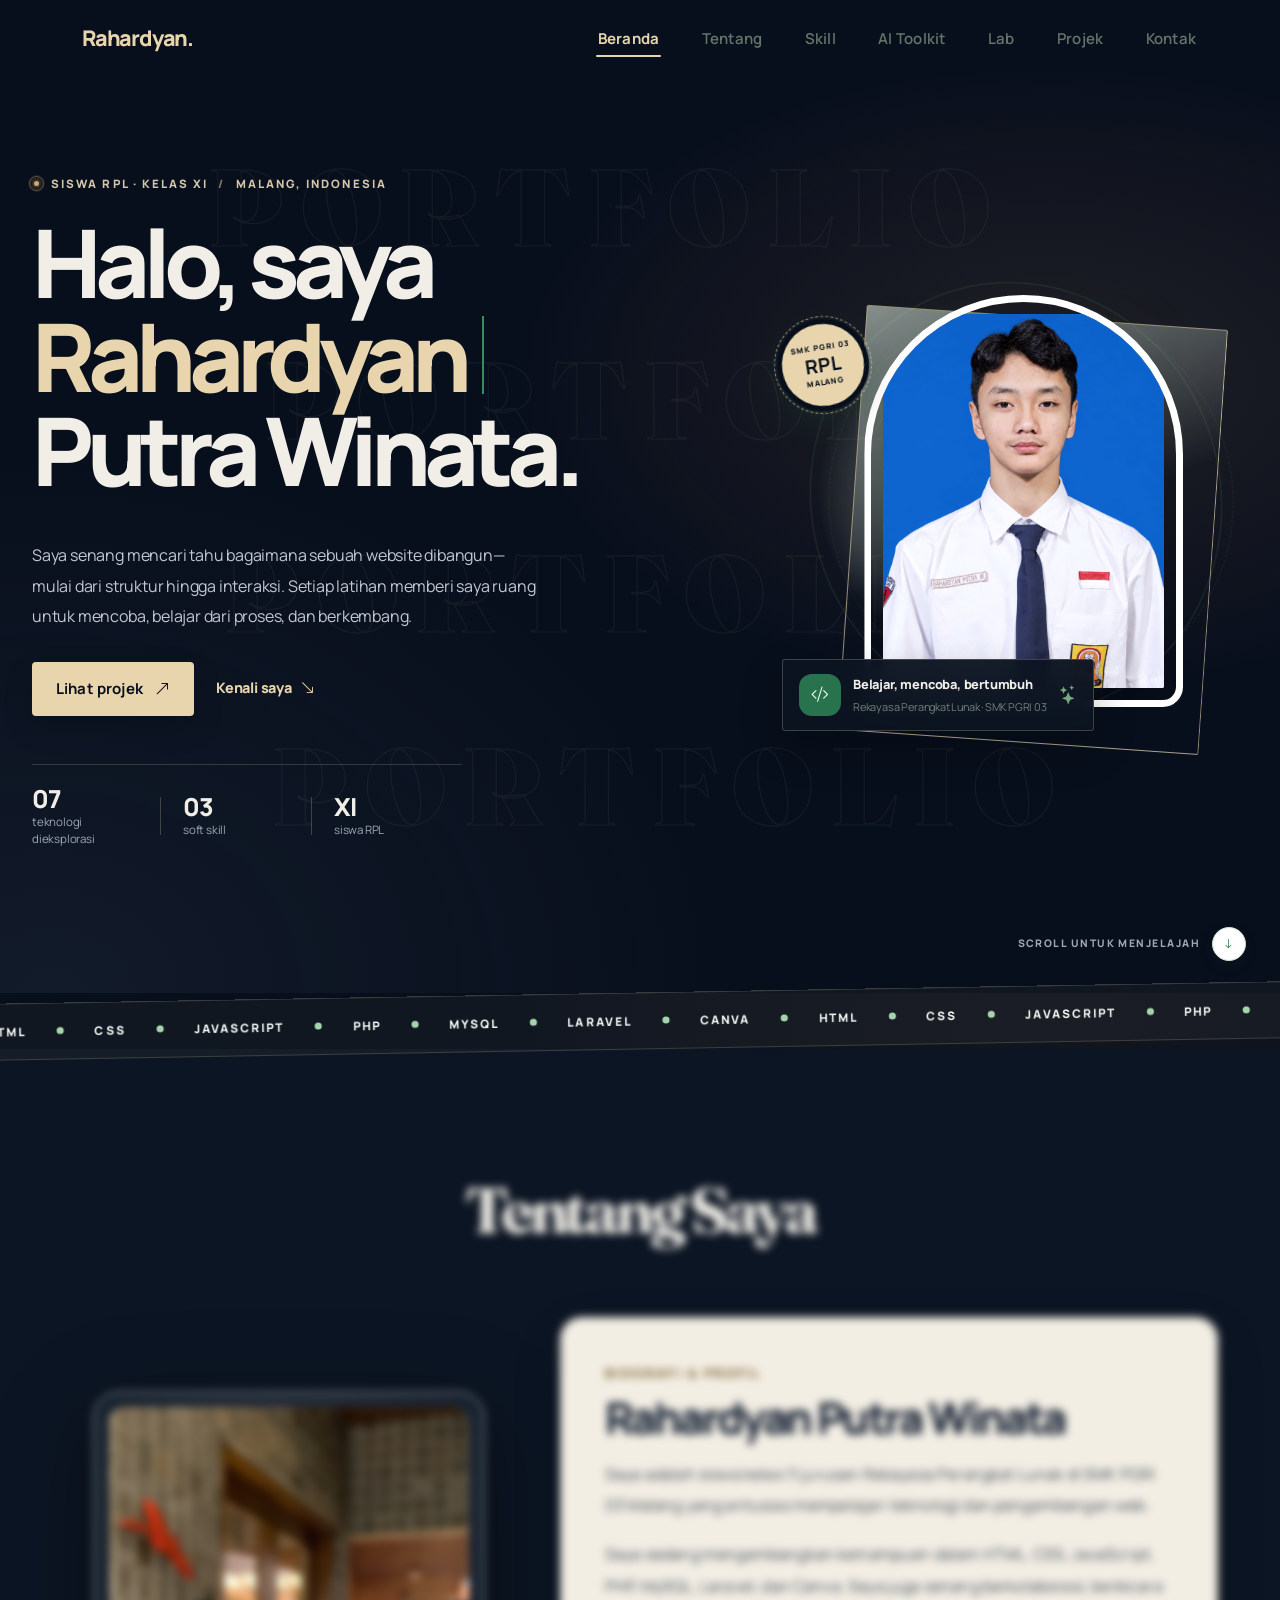
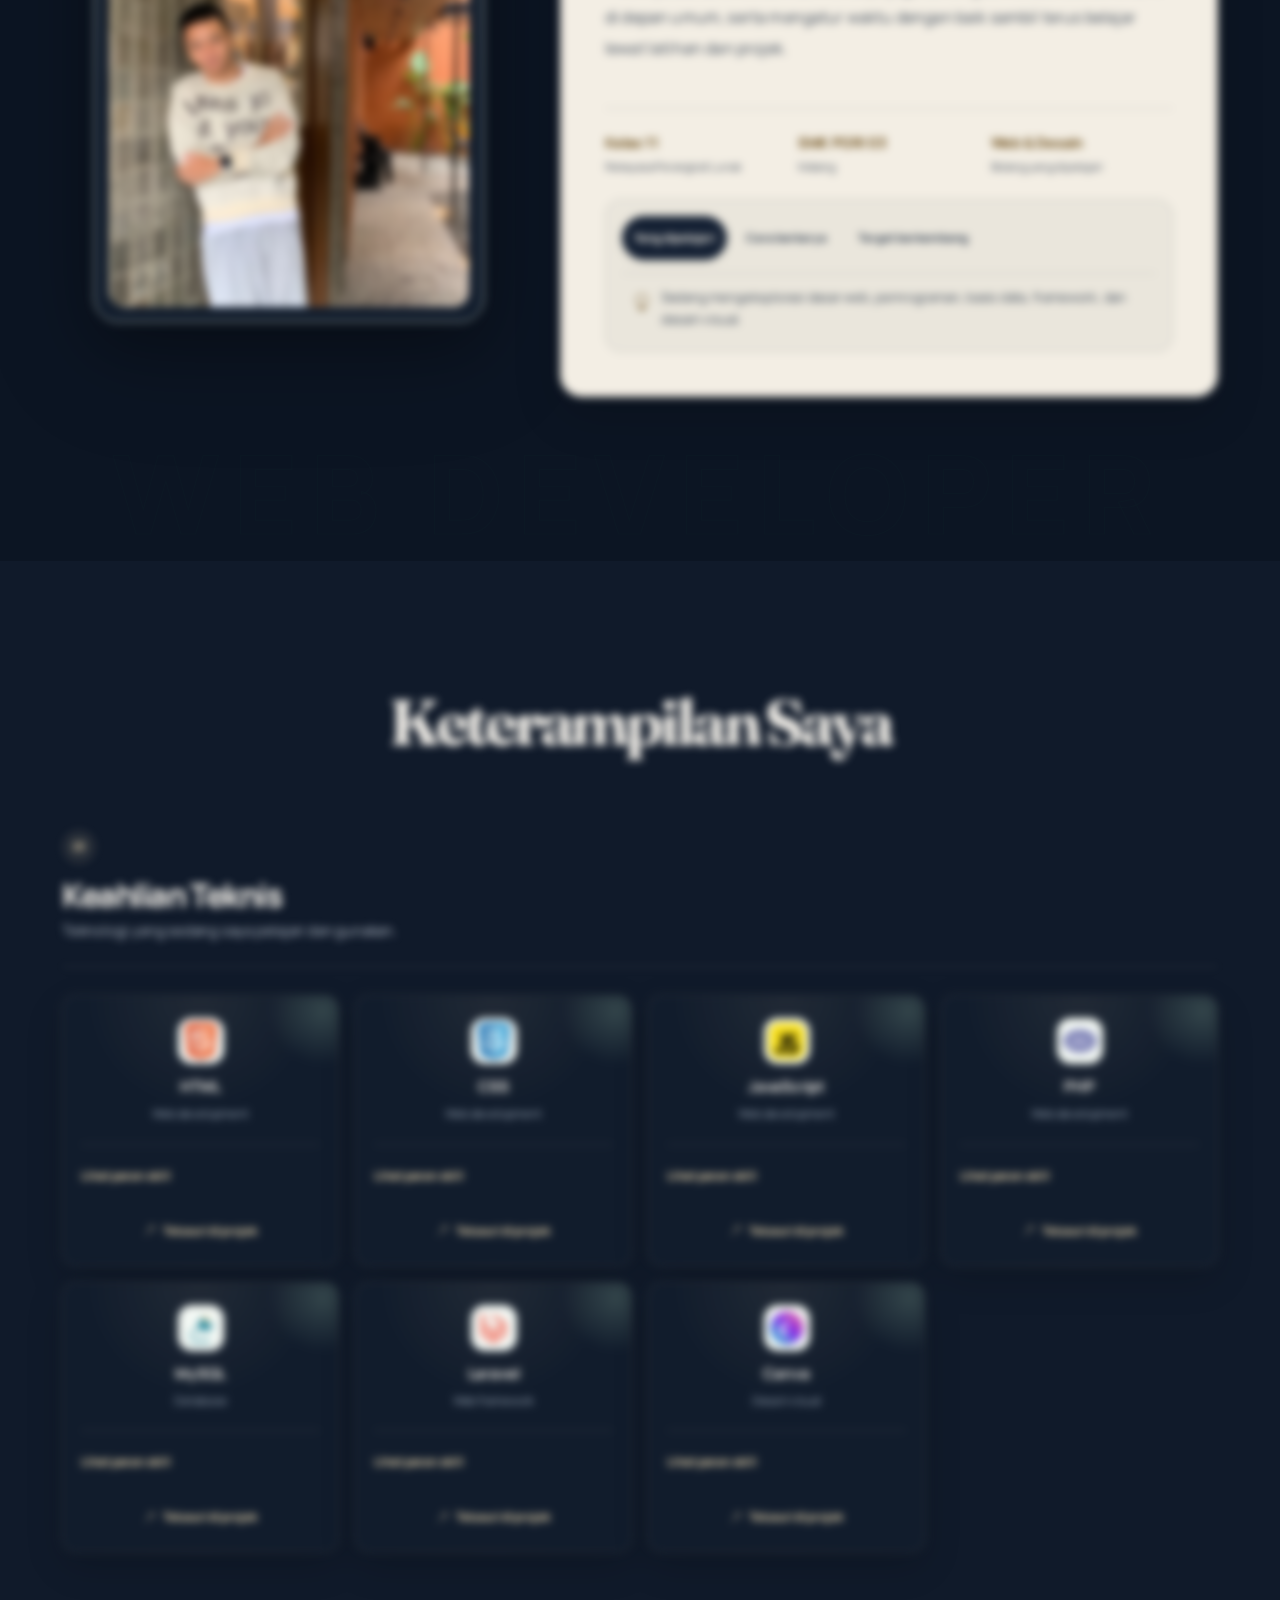
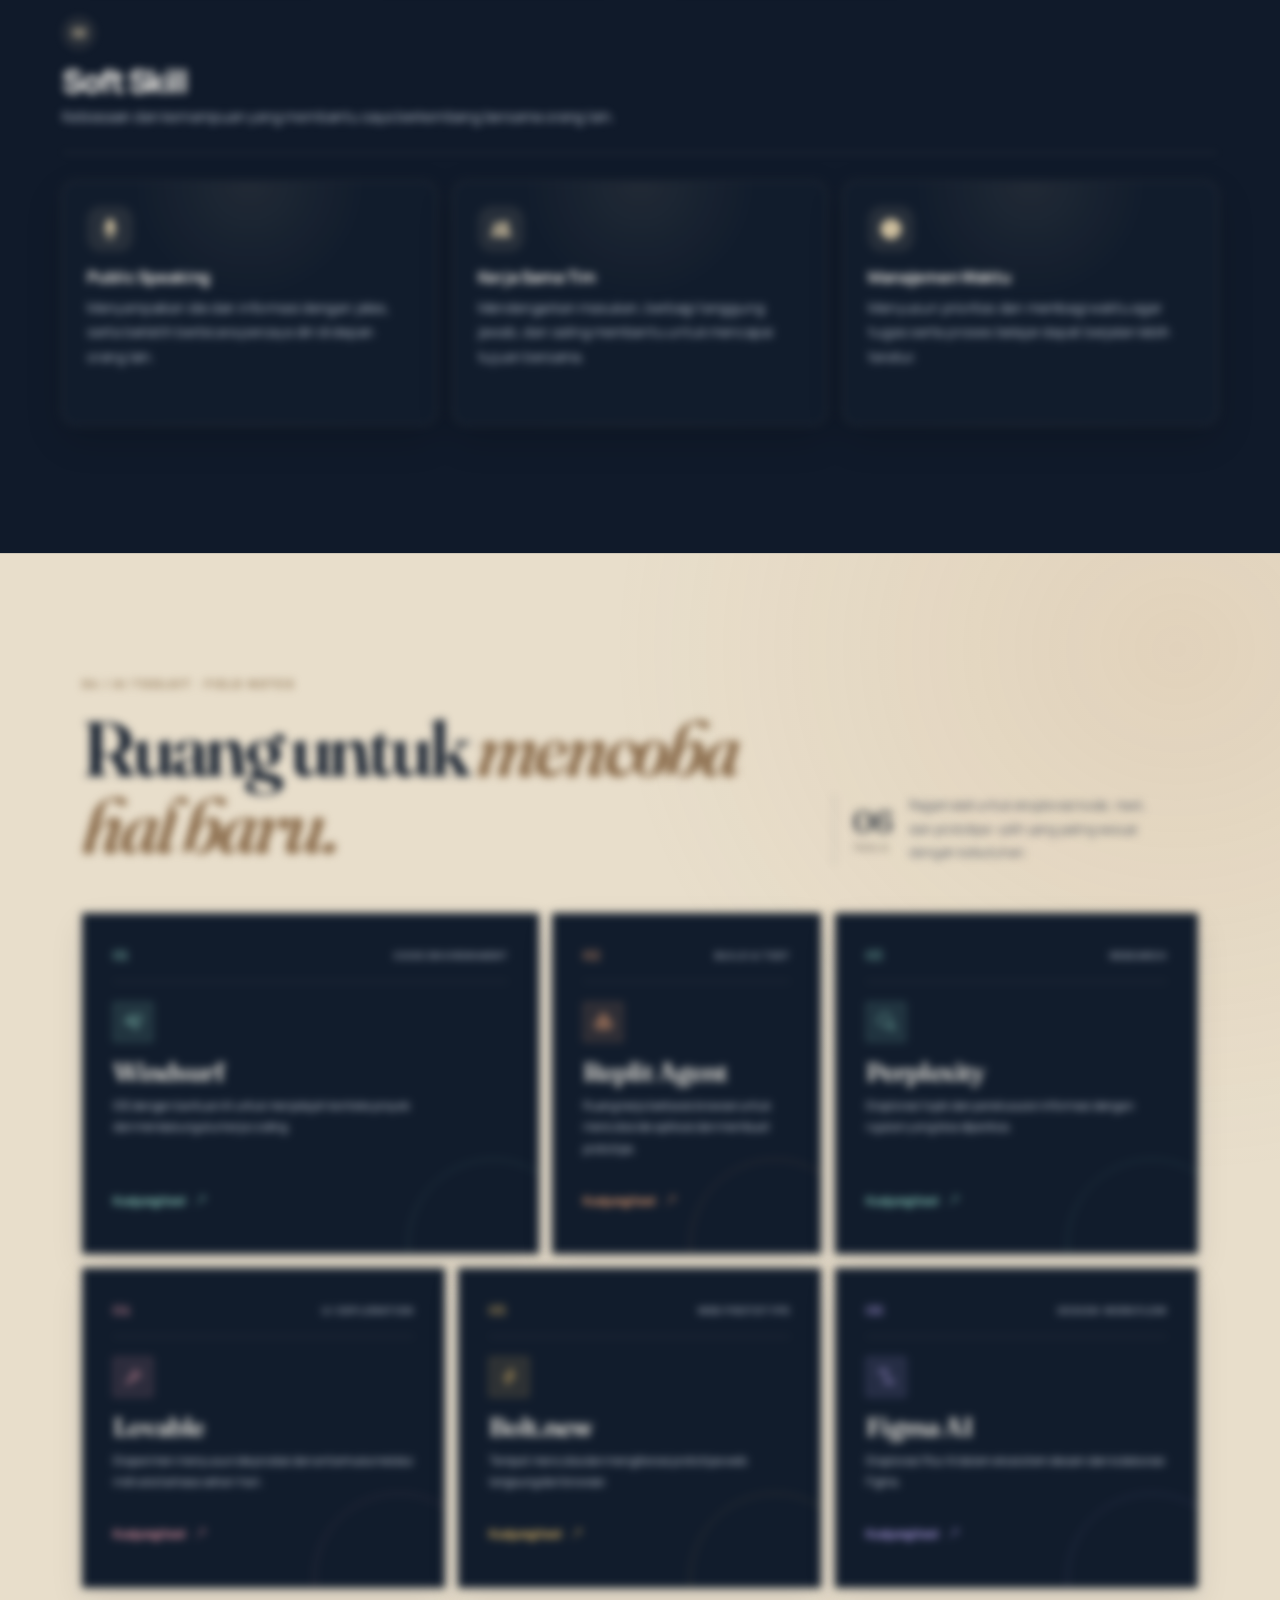
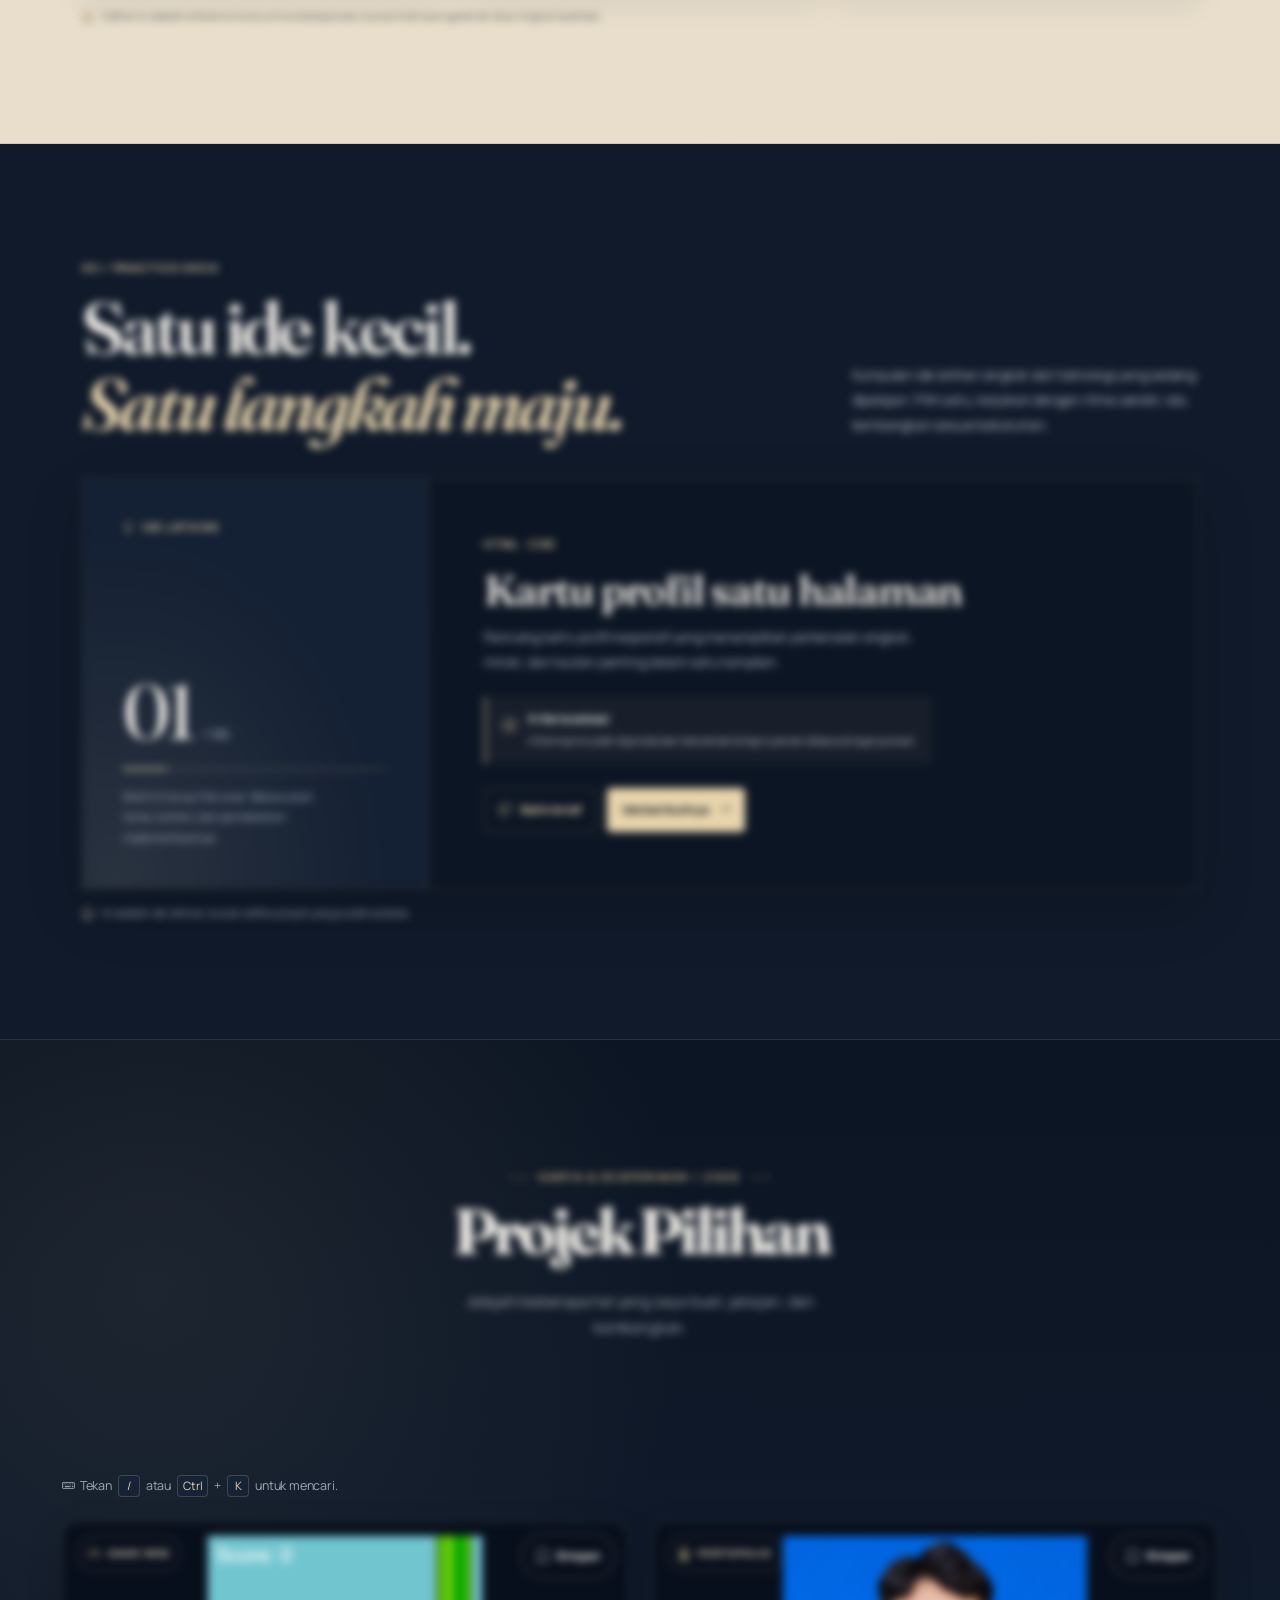
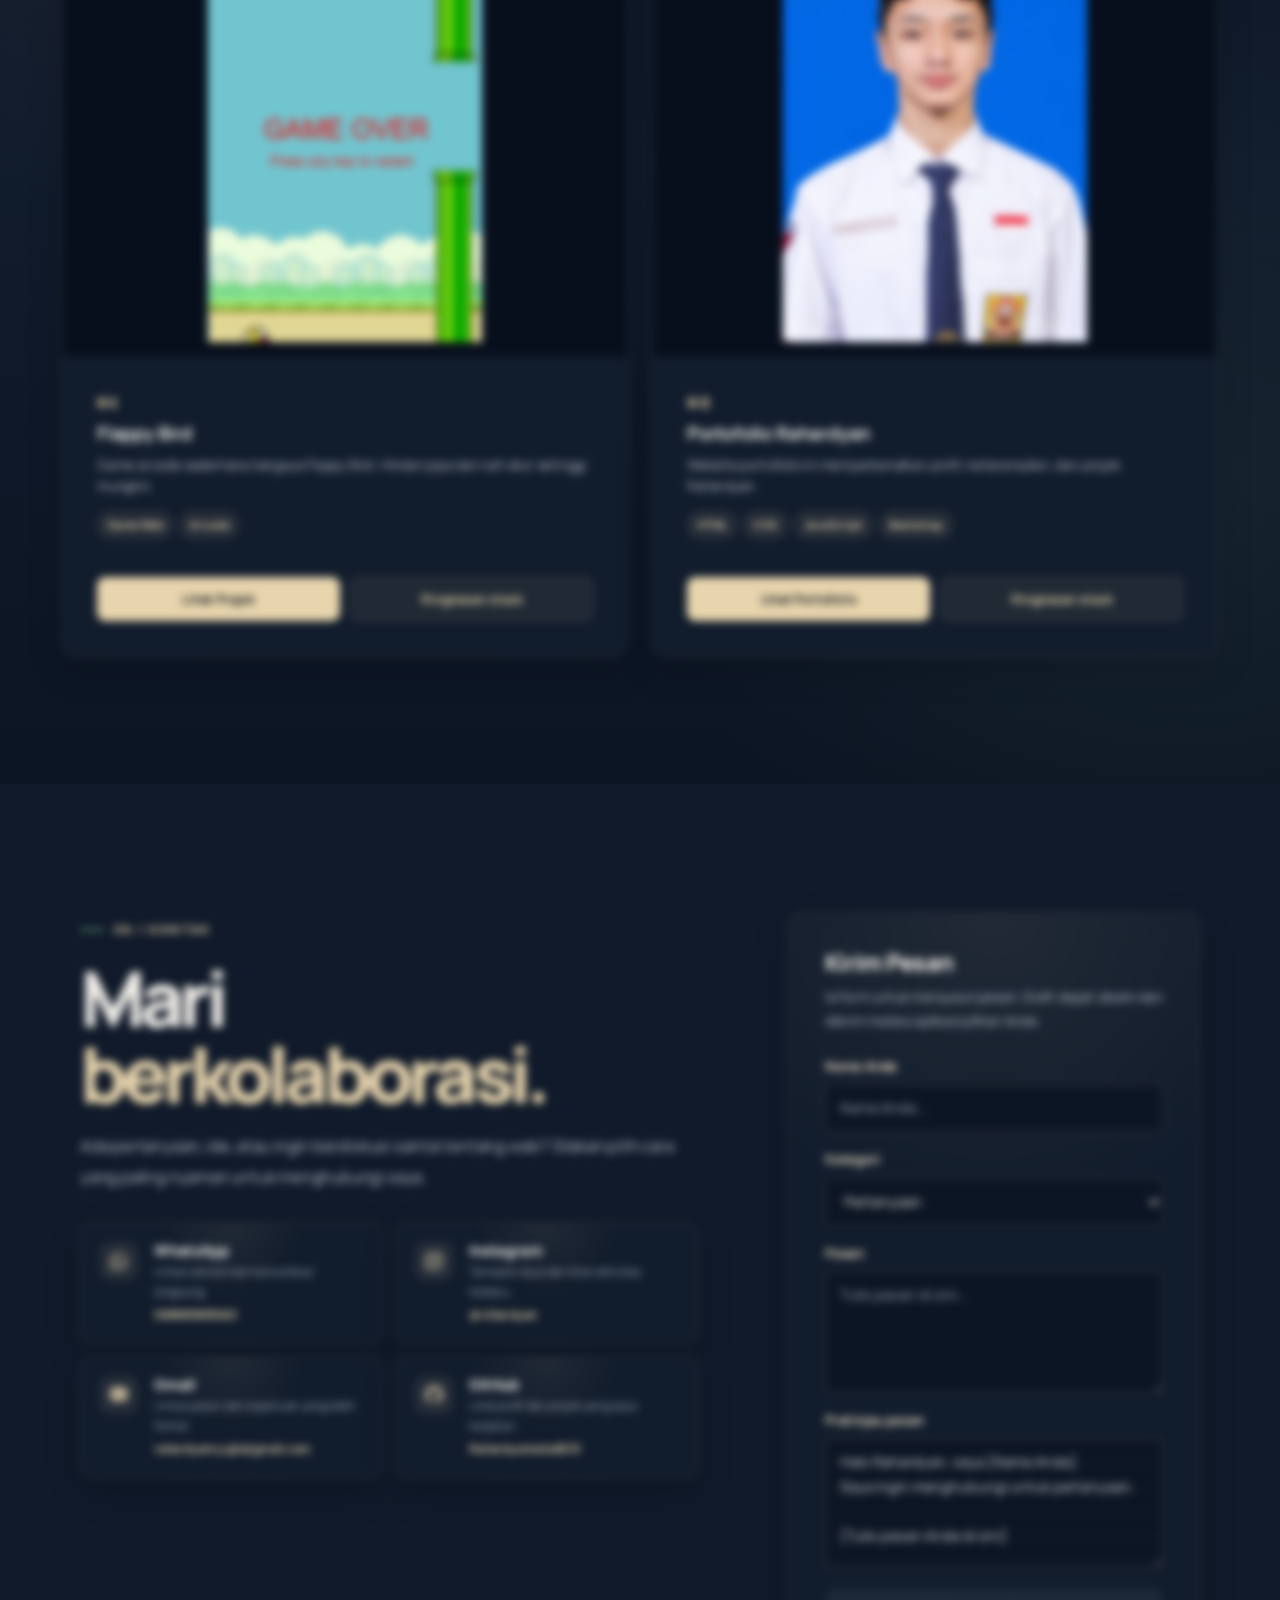
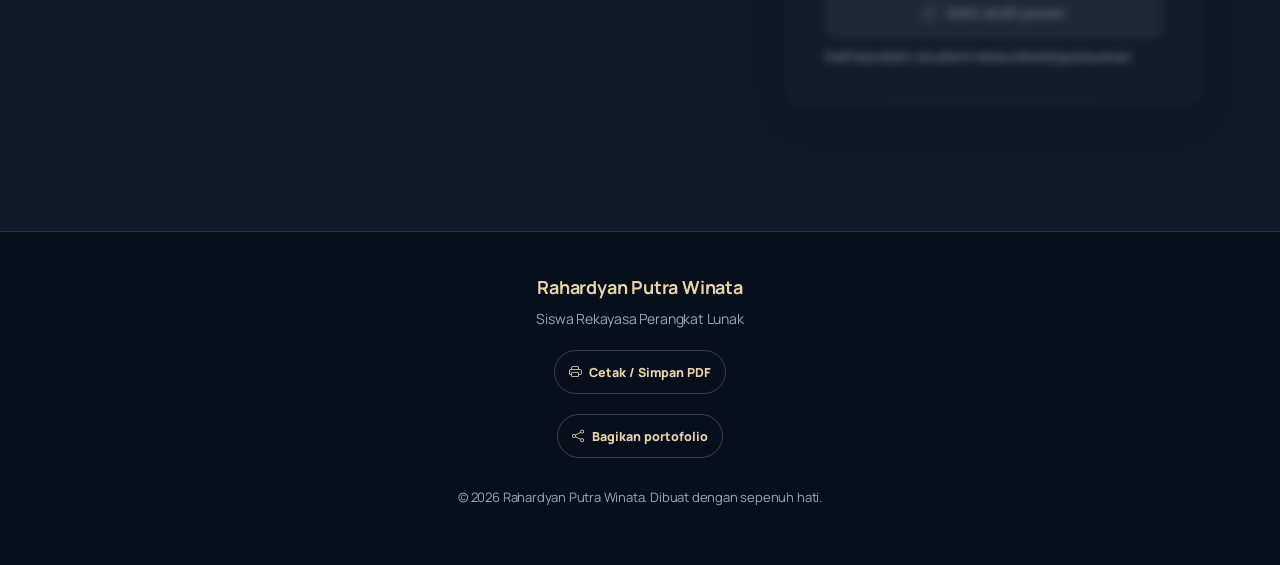
==== commit 1373e32a: "Remove unused project image and update project section details" ====
--- a/index.html
+++ b/index.html
@@ -569,7 +569,7 @@
         </div>
       </section>
 
-      <!-- SECTION: Projek (isinya 3 ARTICLE) -->
+      <!-- SECTION: Projek -->
       <section id="projek" class="section-projek">
         <div class="container">
           <div class="section-header-serif text-center" data-reveal>
@@ -583,7 +583,6 @@
           <div class="row g-4 mt-3">
             <div class="project-filter" role="group" aria-label="Filter projek" data-reveal>
               <button class="project-filter__button is-active" type="button" data-project-filter="all" aria-pressed="true">Semua projek</button>
-              <button class="project-filter__button" type="button" data-project-filter="website" aria-pressed="false">Website &amp; aplikasi</button>
               <button class="project-filter__button" type="button" data-project-filter="game" aria-pressed="false">Game web</button>
               <button class="project-filter__button" type="button" data-project-filter="portfolio" aria-pressed="false">Portofolio</button>
               <button class="project-filter__button project-filter__saved" id="savedProjectsFilter" type="button" data-project-filter="saved" aria-pressed="false">
@@ -597,7 +596,7 @@
                   <i class="bi bi-x-circle-fill" aria-hidden="true"></i>
                 </button>
               </label>
-              <span class="project-filter__count" id="projectCount" aria-live="polite">3 projek</span>
+              <span class="project-filter__count" id="projectCount" aria-live="polite">2 projek</span>
             </div>
             <p class="project-search-hint">
               <i class="bi bi-keyboard" aria-hidden="true"></i>
@@ -610,10 +609,10 @@
               Belum ada projek yang cocok. Coba kata kunci atau filter lain.
             </p>
 
-            <div class="col-lg-12 col-md-12 project-item project-item--featured" data-project-id="flappy-bird" data-project-category="game" data-reveal style="--i: 0">
+            <div class="col-lg-6 col-md-6 project-item" data-project-id="flappy-bird" data-project-category="game" data-reveal style="--i: 0">
               <article class="project">
                 <div class="project__media project__media--portrait" style="--project-image: url('../img/flappy-bird.png')">
-                  <span class="project__label"><i class="bi bi-controller" aria-hidden="true"></i> FEATURED · GAME WEB</span>
+                  <span class="project__label"><i class="bi bi-controller" aria-hidden="true"></i> GAME WEB</span>
                   <button class="project-preview" type="button" data-project-preview data-title="Flappy Bird" aria-label="Perbesar gambar game Flappy Bird">
                     <img src="../assets/img/flappy-bird.png" alt="Screenshot game Flappy Bird dengan pipa hijau dan skor 0" width="503" height="747" loading="lazy" decoding="async" />
                     <span class="project-preview__fallback" hidden>
@@ -656,47 +655,7 @@
               </article>
             </div>
 
-            <div class="col-lg-6 col-md-6 project-item" data-project-id="manajemen-data-sekolah" data-project-category="website" data-reveal style="--i: 1">
-              <article class="project">
-                <div class="project__media project__media--school" style="--project-image: url('../img/manajemen-data-sekolah.png')">
-                  <span class="project__label"><i class="bi bi-database" aria-hidden="true"></i> LARAVEL / PHP</span>
-                  <button class="project-preview" type="button" data-project-preview data-title="Web Manajemen Data Sekolah" aria-label="Perbesar gambar Web Manajemen Data Sekolah">
-                    <img src="../assets/img/manajemen-data-sekolah.png" alt="Tampilan Web Manajemen Data Sekolah dengan tabel data produk" width="449" height="521" loading="lazy" decoding="async" />
-                    <span class="project-preview__fallback" hidden>
-                      <i class="bi bi-image" aria-hidden="true"></i>
-                      <span>Pratinjau gambar belum tersedia</span>
-                    </span>
-                    <span><i class="bi bi-arrows-fullscreen" aria-hidden="true"></i> Lihat pratinjau</span>
-                  </button>
-                  <button class="project-save" type="button" data-project-save aria-label="Simpan Web Manajemen Data Sekolah" aria-pressed="false">
-                    <i class="bi bi-bookmark" aria-hidden="true"></i>
-                    <span>Simpan</span>
-                  </button>
-                </div>
-                <div class="project__body">
-                  <span class="project__no">02</span>
-                  <h3 class="project__title">Web Manajemen Data Sekolah</h3>
-                  <p class="project__desc">
-                    Aplikasi CRUD sederhana untuk mengelola data siswa dan nilai berbasis Laravel.
-                  </p>
-                  <ul class="project__tech list-unstyled">
-                    <li>Laravel</li>
-                    <li>PHP</li>
-                  </ul>
-                  <div class="project__actions">
-                    <button class="btn-project btn-project--details" type="button" aria-expanded="false" aria-controls="projectStack2">
-                      Ringkasan stack
-                    </button>
-                  </div>
-                  <div class="project__extra" id="projectStack2" hidden>
-                    <strong>Teknologi yang dicantumkan</strong>
-                    <span>Laravel dan PHP.</span>
-                  </div>
-                </div>
-              </article>
-            </div>
-
-            <div class="col-lg-6 col-md-6 project-item" data-project-id="rahardyan-portfolio" data-project-category="portfolio" data-reveal style="--i: 2">
+            <div class="col-lg-6 col-md-6 project-item" data-project-id="rahardyan-portfolio" data-project-category="portfolio" data-reveal style="--i: 1">
               <article class="project">
                 <div class="project__media project__media--profile" style="--project-image: url('../img/profil.png')">
                   <span class="project__label"><i class="bi bi-person-badge" aria-hidden="true"></i> PORTOFOLIO</span>
@@ -714,7 +673,7 @@
                   </button>
                 </div>
                 <div class="project__body">
-                  <span class="project__no">03</span>
+                  <span class="project__no">02</span>
                   <h3 class="project__title">Portofolio Rahardyan</h3>
                   <p class="project__desc">
                     Website portofolio ini memperkenalkan profil, keterampilan, dan projek Rahardyan.
@@ -730,11 +689,11 @@
                       href="#home"
                       class="btn-project btn-project--primary"
                     >Lihat Portofolio</a>
-                    <button class="btn-project btn-project--details" type="button" aria-expanded="false" aria-controls="projectStack3">
+                    <button class="btn-project btn-project--details" type="button" aria-expanded="false" aria-controls="projectStack2">
                       Ringkasan stack
                     </button>
                   </div>
-                  <div class="project__extra" id="projectStack3" hidden>
+                  <div class="project__extra" id="projectStack2" hidden>
                     <strong>Teknologi yang dicantumkan</strong>
                     <span>HTML, CSS, JavaScript, dan Bootstrap.</span>
                   </div>
